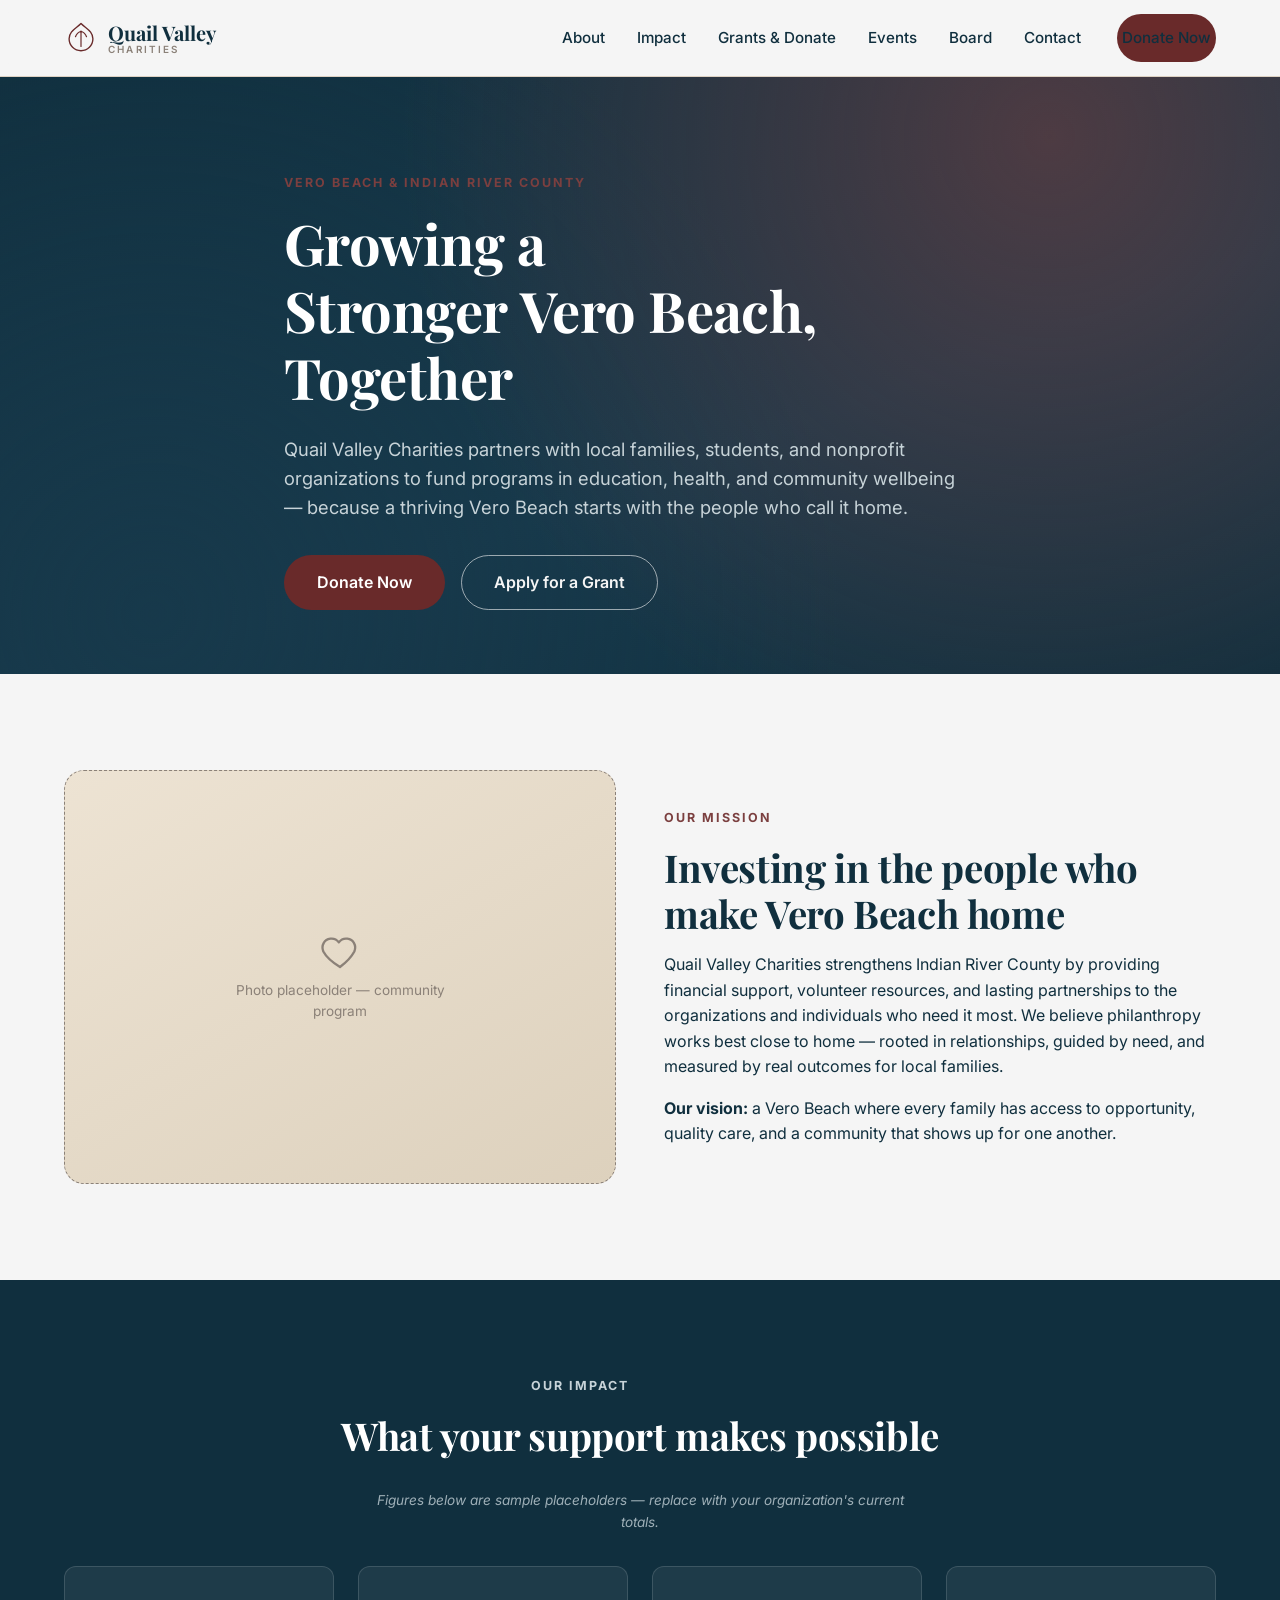
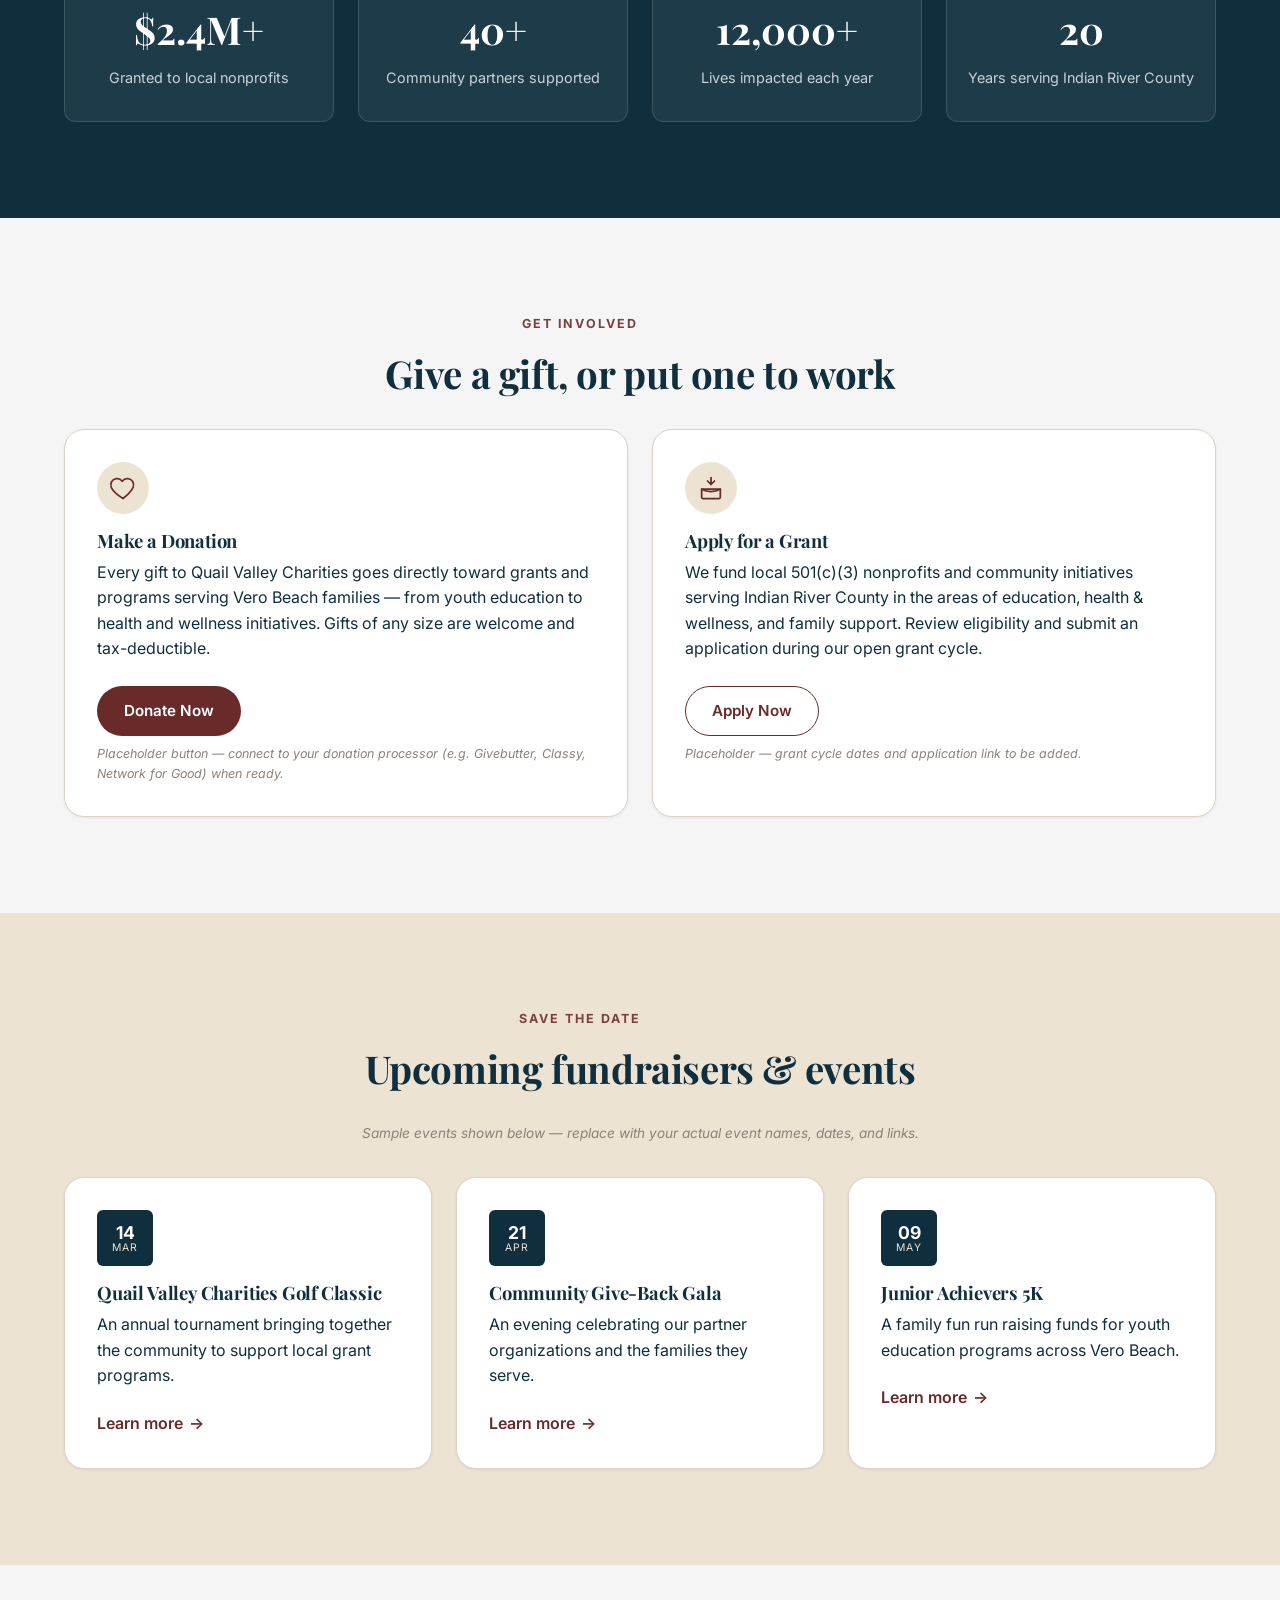
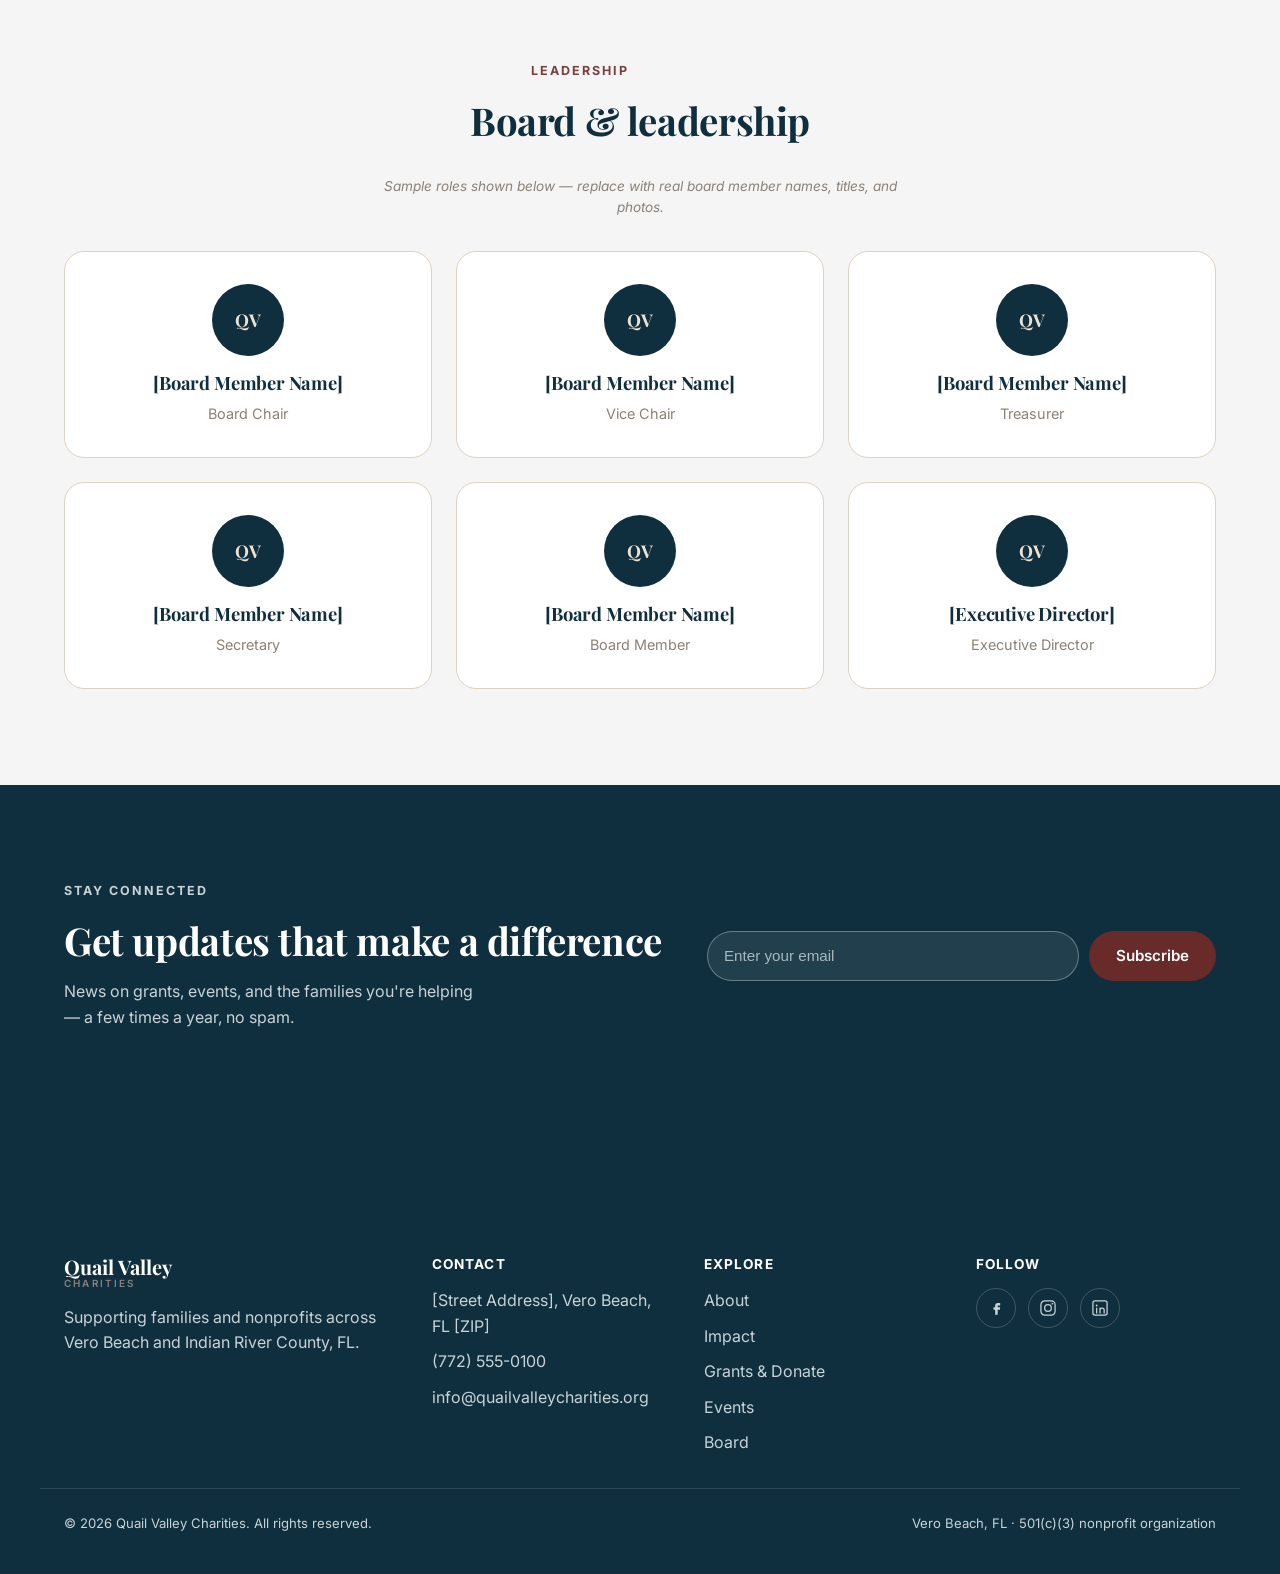
==== index.html @ 6f5a2396 "Add Quail Valley Charities website Static one-page site (hero, mission/vision, impact stats, donate " ====
<!doctype html>
<html lang="en">
<head>
<meta charset="UTF-8">
<meta name="viewport" content="width=device-width, initial-scale=1">
<title>Quail Valley Charities | Vero Beach, FL</title>
<meta name="description" content="Quail Valley Charities partners with families, students, and nonprofits across Vero Beach and Indian River County to fund programs that strengthen our community.">
<link rel="preconnect" href="https://fonts.googleapis.com">
<link rel="preconnect" href="https://fonts.gstatic.com" crossorigin>
<link href="https://fonts.googleapis.com/css2?family=Playfair+Display:ital,wght@0,600;0,700;1,500&family=Inter:wght@400;500;600;700&display=swap" rel="stylesheet">
<link rel="stylesheet" href="css/styles.css">
</head>
<body>
<a class="skip-link" href="#main">Skip to main content</a>

<header class="site-header" id="site-header">
  <div class="wrap header-inner">
    <a class="brand" href="#top" aria-label="Quail Valley Charities home">
      <span class="brand-mark" aria-hidden="true">
        <svg viewBox="0 0 40 40" width="34" height="34"><path d="M20 3c-6 6-14 9-14 18 0 8 6.3 14 14 14s14-6 14-14C34 12 26 9 20 3Z" fill="none" stroke="currentColor" stroke-width="1.6" stroke-linejoin="round"/><path d="M20 12v18M20 12c-3 1-5.5 3.4-6.5 6.5M20 12c3 1 5.5 3.4 6.5 6.5" fill="none" stroke="currentColor" stroke-width="1.4" stroke-linecap="round"/></svg>
      </span>
      <span class="brand-text">
        <span class="brand-name">Quail Valley</span>
        <span class="brand-sub">CHARITIES</span>
      </span>
    </a>

    <button class="nav-toggle" id="navToggle" aria-expanded="false" aria-controls="primaryNav">
      <span class="sr-only">Toggle menu</span>
      <span class="nav-toggle-bar" aria-hidden="true"></span>
    </button>

    <nav class="primary-nav" id="primaryNav" aria-label="Primary">
      <ul>
        <li><a href="#mission">About</a></li>
        <li><a href="#impact">Impact</a></li>
        <li><a href="#grants">Grants &amp; Donate</a></li>
        <li><a href="#events">Events</a></li>
        <li><a href="#board">Board</a></li>
        <li><a href="#contact">Contact</a></li>
      </ul>
      <a class="btn btn-primary nav-cta" href="#donate">Donate Now</a>
    </nav>
  </div>
</header>

<main id="main">

  <!-- HERO -->
  <section class="hero" id="top">
    <div class="hero-bg" aria-hidden="true"></div>
    <div class="wrap hero-inner">
      <p class="eyebrow">Vero Beach &amp; Indian River County</p>
      <h1>Growing a Stronger&nbsp;Vero&nbsp;Beach, Together</h1>
      <p class="hero-lead">
        Quail Valley Charities partners with local families, students, and nonprofit organizations
        to fund programs in education, health, and community wellbeing &mdash; because a thriving
        Vero Beach starts with the people who call it home.
      </p>
      <div class="hero-actions">
        <a class="btn btn-primary btn-lg" href="#donate">Donate Now</a>
        <a class="btn btn-outline-invert btn-lg" href="#grants">Apply for a Grant</a>
      </div>
    </div>
  </section>

  <!-- MISSION & VISION -->
  <section class="section" id="mission">
    <div class="wrap split">
      <div class="split-media">
        <div class="photo-placeholder" role="img" aria-label="Placeholder photo: Quail Valley Charities community program">
          <svg viewBox="0 0 24 24" width="40" height="40" aria-hidden="true"><path d="M12 21s-7.5-4.6-10-9.3C.5 8 2.6 4.5 6.2 4c2-.3 3.9.6 5.1 2.2C12.5 4.6 14.4 3.7 16.4 4c3.6.5 5.7 4 4.2 7.7C18.1 16.4 12 21 12 21Z" fill="none" stroke="currentColor" stroke-width="1.4" stroke-linejoin="round"/></svg>
          <span>Photo placeholder &mdash; community program</span>
        </div>
      </div>
      <div class="split-copy">
        <p class="eyebrow">Our Mission</p>
        <h2>Investing in the people who make Vero Beach home</h2>
        <p>
          Quail Valley Charities strengthens Indian River County by providing financial support,
          volunteer resources, and lasting partnerships to the organizations and individuals who
          need it most. We believe philanthropy works best close to home &mdash; rooted in relationships,
          guided by need, and measured by real outcomes for local families.
        </p>
        <p>
          <strong>Our vision:</strong> a Vero Beach where every family has access to opportunity,
          quality care, and a community that shows up for one another.
        </p>
      </div>
    </div>
  </section>

  <!-- IMPACT STATS -->
  <section class="section section-dark" id="impact">
    <div class="wrap">
      <div class="section-head center">
        <p class="eyebrow eyebrow-invert">Our Impact</p>
        <h2>What your support makes possible</h2>
      </div>
      <p class="placeholder-note center">Figures below are sample placeholders &mdash; replace with your organization's current totals.</p>
      <div class="stats-grid">
        <div class="stat-card">
          <span class="stat-number">$2.4M+</span>
          <span class="stat-label">Granted to local nonprofits</span>
        </div>
        <div class="stat-card">
          <span class="stat-number">40+</span>
          <span class="stat-label">Community partners supported</span>
        </div>
        <div class="stat-card">
          <span class="stat-number">12,000+</span>
          <span class="stat-label">Lives impacted each year</span>
        </div>
        <div class="stat-card">
          <span class="stat-number">20</span>
          <span class="stat-label">Years serving Indian River County</span>
        </div>
      </div>
    </div>
  </section>

  <!-- DONATE + GRANTS -->
  <section class="section" id="grants">
    <div class="wrap">
      <div class="section-head center">
        <p class="eyebrow">Get Involved</p>
        <h2>Give a gift, or put one to work</h2>
      </div>
      <div class="cards-2">
        <article class="action-card" id="donate">
          <span class="action-icon" aria-hidden="true">
            <svg viewBox="0 0 24 24" width="28" height="28"><path d="M12 21s-7.5-4.6-10-9.3C.5 8 2.6 4.5 6.2 4c2-.3 3.9.6 5.1 2.2C12.5 4.6 14.4 3.7 16.4 4c3.6.5 5.7 4 4.2 7.7C18.1 16.4 12 21 12 21Z" fill="none" stroke="currentColor" stroke-width="1.5" stroke-linejoin="round"/></svg>
          </span>
          <h3>Make a Donation</h3>
          <p>
            Every gift to Quail Valley Charities goes directly toward grants and programs serving
            Vero Beach families &mdash; from youth education to health and wellness initiatives.
            Gifts of any size are welcome and tax-deductible.
          </p>
          <a class="btn btn-primary" href="#" data-placeholder-link>Donate Now</a>
          <p class="fine-print">Placeholder button &mdash; connect to your donation processor (e.g. Givebutter, Classy, Network for Good) when ready.</p>
        </article>

        <article class="action-card">
          <span class="action-icon" aria-hidden="true">
            <svg viewBox="0 0 24 24" width="28" height="28"><path d="M12 3v6M9 6l3 3 3-3" fill="none" stroke="currentColor" stroke-width="1.5" stroke-linecap="round" stroke-linejoin="round"/><path d="M4 13h16v7a1 1 0 0 1-1 1H5a1 1 0 0 1-1-1v-7Z" fill="none" stroke="currentColor" stroke-width="1.5" stroke-linejoin="round"/><path d="M4 13c2.5 1.4 5.3 2 8 2s5.5-.6 8-2" fill="none" stroke="currentColor" stroke-width="1.5" stroke-linecap="round"/></svg>
          </span>
          <h3>Apply for a Grant</h3>
          <p>
            We fund local 501(c)(3) nonprofits and community initiatives serving Indian River County
            in the areas of education, health &amp; wellness, and family support. Review eligibility
            and submit an application during our open grant cycle.
          </p>
          <a class="btn btn-outline" href="#" data-placeholder-link>Apply Now</a>
          <p class="fine-print">Placeholder &mdash; grant cycle dates and application link to be added.</p>
        </article>
      </div>
    </div>
  </section>

  <!-- EVENTS -->
  <section class="section section-tint" id="events">
    <div class="wrap">
      <div class="section-head center">
        <p class="eyebrow">Save the Date</p>
        <h2>Upcoming fundraisers &amp; events</h2>
      </div>
      <p class="placeholder-note center">Sample events shown below &mdash; replace with your actual event names, dates, and links.</p>
      <div class="cards-3">
        <article class="event-card">
          <div class="event-date"><span class="event-day">14</span><span class="event-month">MAR</span></div>
          <h3>Quail Valley Charities Golf Classic</h3>
          <p>An annual tournament bringing together the community to support local grant programs.</p>
          <a class="link-arrow" href="#" data-placeholder-link>Learn more <span aria-hidden="true">&rarr;</span></a>
        </article>
        <article class="event-card">
          <div class="event-date"><span class="event-day">21</span><span class="event-month">APR</span></div>
          <h3>Community Give-Back Gala</h3>
          <p>An evening celebrating our partner organizations and the families they serve.</p>
          <a class="link-arrow" href="#" data-placeholder-link>Learn more <span aria-hidden="true">&rarr;</span></a>
        </article>
        <article class="event-card">
          <div class="event-date"><span class="event-day">09</span><span class="event-month">MAY</span></div>
          <h3>Junior Achievers 5K</h3>
          <p>A family fun run raising funds for youth education programs across Vero Beach.</p>
          <a class="link-arrow" href="#" data-placeholder-link>Learn more <span aria-hidden="true">&rarr;</span></a>
        </article>
      </div>
    </div>
  </section>

  <!-- BOARD / LEADERSHIP -->
  <section class="section" id="board">
    <div class="wrap">
      <div class="section-head center">
        <p class="eyebrow">Leadership</p>
        <h2>Board &amp; leadership</h2>
      </div>
      <p class="placeholder-note center">Sample roles shown below &mdash; replace with real board member names, titles, and photos.</p>
      <div class="people-grid">
        <div class="person-card"><span class="person-avatar" aria-hidden="true">QV</span><h3>[Board Member Name]</h3><p>Board Chair</p></div>
        <div class="person-card"><span class="person-avatar" aria-hidden="true">QV</span><h3>[Board Member Name]</h3><p>Vice Chair</p></div>
        <div class="person-card"><span class="person-avatar" aria-hidden="true">QV</span><h3>[Board Member Name]</h3><p>Treasurer</p></div>
        <div class="person-card"><span class="person-avatar" aria-hidden="true">QV</span><h3>[Board Member Name]</h3><p>Secretary</p></div>
        <div class="person-card"><span class="person-avatar" aria-hidden="true">QV</span><h3>[Board Member Name]</h3><p>Board Member</p></div>
        <div class="person-card"><span class="person-avatar" aria-hidden="true">QV</span><h3>[Executive Director]</h3><p>Executive Director</p></div>
      </div>
    </div>
  </section>

  <!-- NEWSLETTER -->
  <section class="section section-dark newsletter" id="newsletter">
    <div class="wrap newsletter-inner">
      <div>
        <p class="eyebrow eyebrow-invert">Stay Connected</p>
        <h2>Get updates that make a difference</h2>
        <p class="newsletter-lead">News on grants, events, and the families you're helping &mdash; a few times a year, no spam.</p>
      </div>
      <form class="newsletter-form" id="newsletterForm" novalidate>
        <label class="sr-only" for="newsletterEmail">Email address</label>
        <input type="email" id="newsletterEmail" name="email" placeholder="Enter your email" autocomplete="email" required>
        <button type="submit" class="btn btn-primary">Subscribe</button>
      </form>
      <p class="form-status" id="newsletterStatus" role="status" aria-live="polite"></p>
    </div>
  </section>

</main>

<footer class="site-footer" id="contact">
  <div class="wrap footer-grid">
    <div class="footer-brand">
      <span class="brand-text">
        <span class="brand-name">Quail Valley</span>
        <span class="brand-sub">CHARITIES</span>
      </span>
      <p>Supporting families and nonprofits across Vero Beach and Indian River County, FL.</p>
    </div>
    <div class="footer-col">
      <h3>Contact</h3>
      <ul>
        <li>[Street Address], Vero Beach, FL [ZIP]</li>
        <li><a href="tel:+17725550100">(772) 555-0100</a></li>
        <li><a href="mailto:info@quailvalleycharities.org">info@quailvalleycharities.org</a></li>
      </ul>
    </div>
    <div class="footer-col">
      <h3>Explore</h3>
      <ul>
        <li><a href="#mission">About</a></li>
        <li><a href="#impact">Impact</a></li>
        <li><a href="#grants">Grants &amp; Donate</a></li>
        <li><a href="#events">Events</a></li>
        <li><a href="#board">Board</a></li>
      </ul>
    </div>
    <div class="footer-col">
      <h3>Follow</h3>
      <ul class="social-list">
        <li><a href="#" data-placeholder-link aria-label="Quail Valley Charities on Facebook"><svg viewBox="0 0 24 24" width="20" height="20" aria-hidden="true"><path d="M14 9h3V6h-3c-1.7 0-3 1.3-3 3v2H9v3h2v6h3v-6h2.6l.4-3H14V9.5c0-.3.2-.5.5-.5Z" fill="currentColor"/></svg></a></li>
        <li><a href="#" data-placeholder-link aria-label="Quail Valley Charities on Instagram"><svg viewBox="0 0 24 24" width="20" height="20" aria-hidden="true"><rect x="3.5" y="3.5" width="17" height="17" rx="4.5" fill="none" stroke="currentColor" stroke-width="1.5"/><circle cx="12" cy="12" r="4" fill="none" stroke="currentColor" stroke-width="1.5"/><circle cx="17.2" cy="6.8" r="1" fill="currentColor"/></svg></a></li>
        <li><a href="#" data-placeholder-link aria-label="Quail Valley Charities on LinkedIn"><svg viewBox="0 0 24 24" width="20" height="20" aria-hidden="true"><rect x="3.5" y="3.5" width="17" height="17" rx="2.5" fill="none" stroke="currentColor" stroke-width="1.5"/><circle cx="8" cy="9" r="1.1" fill="currentColor"/><path d="M8 12v6M12 12v6M12 14.5c0-1.4 1-2.5 2.5-2.5s2.5 1.1 2.5 2.5V18" fill="none" stroke="currentColor" stroke-width="1.5" stroke-linecap="round"/></svg></a></li>
      </ul>
    </div>
  </div>
  <div class="wrap footer-bottom">
    <p>&copy; <span id="year"></span> Quail Valley Charities. All rights reserved.</p>
    <p class="footer-fine">Vero Beach, FL &middot; 501(c)(3) nonprofit organization</p>
  </div>
</footer>

<script src="js/main.js"></script>
</body>
</html>
---- css/styles.css ----
/* ==========================================================================
   Quail Valley Charities — Design Tokens
   ========================================================================== */
:root {
  /* Brand colors (client-supplied) */
  --navy-900: #102f3e;
  --navy-700: #17394b;
  --maroon-700: #692a2a;
  --maroon-500: #7b3f3f;
  --taupe: #8b8178;
  --cream: #ede3d3;
  --offwhite: #f5f5f5;
  --white: #ffffff;

  /* Semantic tokens */
  --color-bg: var(--offwhite);
  --color-bg-tint: var(--cream);
  --color-bg-dark: var(--navy-900);
  --color-surface: var(--white);
  --color-text: var(--navy-900);
  --color-text-muted: #4b5b63;
  --color-text-invert: var(--offwhite);
  --color-text-invert-muted: #c7d3d8;
  --color-border: #ded2c3;
  --color-primary: var(--maroon-700);
  --color-primary-hover: var(--maroon-500);
  --color-accent: var(--navy-700);

  --font-display: "Playfair Display", Georgia, serif;
  --font-body: "Inter", -apple-system, BlinkMacSystemFont, "Segoe UI", sans-serif;

  --space-1: 8px;
  --space-2: 16px;
  --space-3: 24px;
  --space-4: 32px;
  --space-5: 48px;
  --space-6: 64px;
  --space-7: 96px;

  --radius-sm: 6px;
  --radius-md: 12px;
  --radius-lg: 20px;

  --shadow-sm: 0 1px 3px rgba(16, 47, 62, 0.08);
  --shadow-md: 0 8px 24px rgba(16, 47, 62, 0.12);

  --transition: 200ms ease;
  --header-h: 76px;
}

/* ==========================================================================
   Reset & base
   ========================================================================== */
*, *::before, *::after { box-sizing: border-box; }
html { scroll-behavior: smooth; }
@media (prefers-reduced-motion: reduce) {
  html { scroll-behavior: auto; }
  *, *::before, *::after {
    animation-duration: 0.01ms !important;
    animation-iteration-count: 1 !important;
    transition-duration: 0.01ms !important;
    scroll-behavior: auto !important;
  }
}

body {
  margin: 0;
  min-height: 100dvh;
  font-family: var(--font-body);
  font-size: 16px;
  line-height: 1.6;
  color: var(--color-text);
  background: var(--color-bg);
  -webkit-font-smoothing: antialiased;
}

h1, h2, h3, h4 {
  font-family: var(--font-display);
  font-weight: 700;
  line-height: 1.2;
  margin: 0 0 var(--space-2);
  color: var(--navy-900);
  letter-spacing: -0.01em;
}
h1 { font-size: clamp(2.25rem, 4.5vw, 3.5rem); }
h2 { font-size: clamp(1.75rem, 3vw, 2.5rem); }
h3 { font-size: 1.15rem; margin-bottom: var(--space-1); }

p { margin: 0 0 var(--space-2); max-width: 65ch; }
p:last-child { margin-bottom: 0; }

a { color: inherit; }
img { max-width: 100%; display: block; }
button { font: inherit; }

.wrap {
  width: 100%;
  max-width: 1200px;
  margin-inline: auto;
  padding-inline: var(--space-3);
}

.sr-only {
  position: absolute;
  width: 1px; height: 1px;
  padding: 0; margin: -1px;
  overflow: hidden;
  clip: rect(0,0,0,0);
  white-space: nowrap;
  border: 0;
}

.skip-link {
  position: absolute;
  left: var(--space-2);
  top: -60px;
  background: var(--navy-900);
  color: var(--white);
  padding: var(--space-1) var(--space-2);
  border-radius: var(--radius-sm);
  z-index: 1000;
  transition: top var(--transition);
}
.skip-link:focus { top: var(--space-2); }

:focus-visible {
  outline: 3px solid var(--maroon-500);
  outline-offset: 2px;
  border-radius: 4px;
}

/* ==========================================================================
   Buttons
   ========================================================================== */
.btn {
  display: inline-flex;
  align-items: center;
  justify-content: center;
  gap: 8px;
  min-height: 48px;
  padding: 12px 26px;
  border-radius: 999px;
  font-weight: 600;
  font-size: 0.95rem;
  text-decoration: none;
  border: 1.5px solid transparent;
  cursor: pointer;
  transition: background-color var(--transition), border-color var(--transition), color var(--transition), transform var(--transition);
}
.btn:active { transform: translateY(1px); }

.btn-primary {
  background: var(--color-primary);
  color: var(--white);
}
.btn-primary:hover { background: var(--color-primary-hover); }

.btn-outline {
  background: transparent;
  border-color: var(--maroon-700);
  color: var(--maroon-700);
}
.btn-outline:hover { background: var(--maroon-700); color: var(--white); }

.btn-outline-invert {
  background: transparent;
  border-color: rgba(245, 245, 245, 0.6);
  color: var(--offwhite);
}
.btn-outline-invert:hover { background: rgba(245, 245, 245, 0.12); border-color: var(--offwhite); }

.btn-lg { padding: 14px 32px; font-size: 1rem; }

/* ==========================================================================
   Header
   ========================================================================== */
.site-header {
  position: sticky;
  top: 0;
  z-index: 100;
  border-bottom: 1px solid var(--color-border);
}
/* Blur lives on a pseudo-element (not .site-header itself) so the header
   doesn't become the containing block for its fixed-position mobile nav —
   backdrop-filter on an ancestor otherwise traps fixed descendants inside it. */
.site-header::before {
  content: "";
  position: absolute;
  inset: 0;
  z-index: -1;
  background: rgba(245, 245, 245, 0.92);
  backdrop-filter: saturate(160%) blur(10px);
}
.header-inner {
  display: flex;
  align-items: center;
  justify-content: space-between;
  min-height: var(--header-h);
  gap: var(--space-3);
}

.brand {
  display: inline-flex;
  align-items: center;
  gap: 10px;
  text-decoration: none;
  color: var(--navy-900);
}
.brand-mark { color: var(--maroon-700); display: inline-flex; }
.brand-text { display: flex; flex-direction: column; line-height: 1.1; }
.brand-name { font-family: var(--font-display); font-weight: 700; font-size: 1.25rem; }
.brand-sub { font-size: 0.62rem; letter-spacing: 0.22em; color: var(--taupe); font-weight: 600; }

.primary-nav {
  display: flex;
  align-items: center;
  gap: var(--space-4);
}
.primary-nav ul {
  list-style: none;
  display: flex;
  gap: var(--space-3);
  margin: 0;
  padding: 0;
}
.primary-nav a {
  text-decoration: none;
  font-weight: 500;
  font-size: 0.95rem;
  color: var(--navy-900);
  padding: 8px 4px;
  position: relative;
}
.primary-nav a::after {
  content: "";
  position: absolute;
  left: 0; right: 0; bottom: 0;
  height: 2px;
  background: var(--maroon-700);
  transform: scaleX(0);
  transition: transform var(--transition);
}
.primary-nav a:hover::after { transform: scaleX(1); }
.nav-cta { white-space: nowrap; }

.nav-toggle {
  display: none;
  width: 44px;
  height: 44px;
  align-items: center;
  justify-content: center;
  background: transparent;
  border: 1px solid var(--color-border);
  border-radius: var(--radius-sm);
  cursor: pointer;
}
.nav-toggle-bar,
.nav-toggle-bar::before,
.nav-toggle-bar::after {
  content: "";
  display: block;
  width: 20px;
  height: 2px;
  background: var(--navy-900);
  position: relative;
  transition: transform var(--transition), opacity var(--transition);
}
.nav-toggle-bar::before { position: absolute; top: -6px; }
.nav-toggle-bar::after { position: absolute; top: 6px; }
.nav-toggle[aria-expanded="true"] .nav-toggle-bar { background: transparent; }
.nav-toggle[aria-expanded="true"] .nav-toggle-bar::before { transform: translateY(6px) rotate(45deg); }
.nav-toggle[aria-expanded="true"] .nav-toggle-bar::after { transform: translateY(-6px) rotate(-45deg); }

/* ==========================================================================
   Hero
   ========================================================================== */
.hero {
  position: relative;
  overflow: hidden;
  color: var(--offwhite);
  padding-block: var(--space-7) var(--space-6);
}
.hero-bg {
  position: absolute;
  inset: 0;
  background:
    radial-gradient(circle at 82% 10%, rgba(123, 63, 63, 0.55), transparent 55%),
    radial-gradient(circle at 12% 90%, rgba(23, 57, 75, 0.7), transparent 55%),
    linear-gradient(160deg, var(--navy-900) 0%, var(--navy-700) 60%, var(--navy-900) 100%);
}
.hero-inner { position: relative; max-width: 760px; }
.eyebrow {
  text-transform: uppercase;
  letter-spacing: 0.16em;
  font-size: 0.78rem;
  font-weight: 700;
  color: var(--maroon-500);
  margin: 0 0 var(--space-2);
}
.eyebrow-invert { color: var(--cream); }
.hero h1 { color: var(--white); margin-bottom: var(--space-3); }
.hero-lead {
  font-size: 1.15rem;
  color: var(--color-text-invert-muted);
  max-width: 56ch;
  margin-bottom: var(--space-4);
}
.hero-actions {
  display: flex;
  flex-wrap: wrap;
  gap: var(--space-2);
}

/* ==========================================================================
   Sections
   ========================================================================== */
.section {
  padding-block: var(--space-7);
}
.section-tint { background: var(--color-bg-tint); }
.section-dark {
  background: var(--color-bg-dark);
  color: var(--color-text-invert);
}
.section-dark h2 { color: var(--white); }
.section-dark p { color: var(--color-text-invert-muted); }

.section-head { max-width: 640px; margin-bottom: var(--space-4); }
.section-head.center { margin-inline: auto; text-align: center; }

.placeholder-note {
  font-size: 0.85rem;
  color: var(--taupe);
  font-style: italic;
  max-width: 560px;
  margin-bottom: var(--space-4);
}
.section-dark .placeholder-note { color: #9fb0b8; }
.placeholder-note.center { margin-inline: auto; text-align: center; }

/* Split (mission) */
.split {
  display: grid;
  grid-template-columns: 1fr 1fr;
  gap: var(--space-5);
  align-items: center;
}
.photo-placeholder {
  aspect-ratio: 4 / 3;
  border-radius: var(--radius-lg);
  background: linear-gradient(150deg, var(--cream), #ddd1bd);
  border: 1px dashed var(--taupe);
  display: flex;
  flex-direction: column;
  align-items: center;
  justify-content: center;
  gap: var(--space-1);
  color: var(--taupe);
  text-align: center;
  padding: var(--space-3);
}
.photo-placeholder span { font-size: 0.85rem; max-width: 220px; }

/* Stats */
.stats-grid {
  display: grid;
  grid-template-columns: repeat(4, 1fr);
  gap: var(--space-3);
}
.stat-card {
  background: rgba(245, 245, 245, 0.06);
  border: 1px solid rgba(245, 245, 245, 0.14);
  border-radius: var(--radius-md);
  padding: var(--space-4) var(--space-2);
  text-align: center;
}
.stat-number {
  display: block;
  font-family: var(--font-display);
  font-size: clamp(1.75rem, 3vw, 2.4rem);
  font-weight: 700;
  color: var(--white);
  font-variant-numeric: tabular-nums;
}
.stat-label {
  display: block;
  margin-top: 6px;
  font-size: 0.9rem;
  color: var(--color-text-invert-muted);
}

/* Cards: donate/grants */
.cards-2 {
  display: grid;
  grid-template-columns: 1fr 1fr;
  gap: var(--space-3);
}
.action-card {
  background: var(--color-surface);
  border: 1px solid var(--color-border);
  border-radius: var(--radius-lg);
  padding: var(--space-4);
  box-shadow: var(--shadow-sm);
}
.action-icon {
  display: inline-flex;
  align-items: center;
  justify-content: center;
  width: 52px;
  height: 52px;
  border-radius: 50%;
  background: var(--cream);
  color: var(--maroon-700);
  margin-bottom: var(--space-2);
}
.action-card .btn { margin-top: var(--space-1); }
.fine-print {
  font-size: 0.78rem;
  color: var(--taupe);
  font-style: italic;
  margin-top: var(--space-1);
}

/* Cards: events */
.cards-3 {
  display: grid;
  grid-template-columns: repeat(3, 1fr);
  gap: var(--space-3);
}
.event-card {
  background: var(--color-surface);
  border: 1px solid var(--color-border);
  border-radius: var(--radius-lg);
  padding: var(--space-4);
  box-shadow: var(--shadow-sm);
}
.event-date {
  display: inline-flex;
  flex-direction: column;
  align-items: center;
  justify-content: center;
  width: 56px;
  height: 56px;
  border-radius: var(--radius-sm);
  background: var(--navy-900);
  color: var(--white);
  margin-bottom: var(--space-2);
  line-height: 1.1;
}
.event-day { font-weight: 700; font-size: 1.1rem; }
.event-month { font-size: 0.65rem; letter-spacing: 0.1em; color: var(--cream); }
.link-arrow {
  display: inline-flex;
  align-items: center;
  gap: 6px;
  text-decoration: none;
  font-weight: 600;
  color: var(--maroon-700);
  margin-top: 6px;
}
.link-arrow span { transition: transform var(--transition); }
.link-arrow:hover span { transform: translateX(3px); }

/* People / board */
.people-grid {
  display: grid;
  grid-template-columns: repeat(3, 1fr);
  gap: var(--space-3);
}
.person-card {
  text-align: center;
  background: var(--color-surface);
  border: 1px solid var(--color-border);
  border-radius: var(--radius-lg);
  padding: var(--space-4) var(--space-2);
}
.person-avatar {
  display: inline-flex;
  align-items: center;
  justify-content: center;
  width: 72px;
  height: 72px;
  border-radius: 50%;
  background: var(--navy-900);
  color: var(--cream);
  font-family: var(--font-display);
  font-weight: 700;
  font-size: 1.1rem;
  margin-bottom: var(--space-2);
}
.person-card p { color: var(--taupe); font-size: 0.9rem; }

/* Newsletter */
.newsletter-inner {
  display: grid;
  grid-template-columns: 1.2fr 1fr;
  gap: var(--space-4);
  align-items: center;
}
.newsletter-lead { max-width: 42ch; }
.newsletter-form {
  display: flex;
  gap: 10px;
  flex-wrap: wrap;
}
.newsletter-form input[type="email"] {
  flex: 1 1 220px;
  min-height: 48px;
  padding: 0 var(--space-2);
  border-radius: 999px;
  border: 1.5px solid rgba(245, 245, 245, 0.35);
  background: rgba(245, 245, 245, 0.08);
  color: var(--white);
  font-size: 0.95rem;
}
.newsletter-form input[type="email"]::placeholder { color: #a9b7bd; }
.newsletter-form input[type="email"]:focus-visible { outline-color: var(--cream); }
.form-status {
  grid-column: 1 / -1;
  min-height: 1.2em;
  font-size: 0.9rem;
  color: var(--cream);
  margin: var(--space-2) 0 0;
}

/* ==========================================================================
   Footer
   ========================================================================== */
.site-footer {
  background: var(--navy-900);
  color: var(--color-text-invert-muted);
  padding-block: var(--space-6) var(--space-3);
}
.footer-grid {
  display: grid;
  grid-template-columns: 1.4fr 1fr 1fr 1fr;
  gap: var(--space-4);
  padding-bottom: var(--space-4);
  border-bottom: 1px solid rgba(245, 245, 245, 0.12);
}
.footer-brand .brand-name { color: var(--white); }
.footer-brand .brand-sub { color: var(--taupe); }
.footer-brand p { margin-top: var(--space-2); max-width: 32ch; }
.footer-col h3 {
  color: var(--white);
  font-family: var(--font-body);
  font-size: 0.85rem;
  text-transform: uppercase;
  letter-spacing: 0.08em;
  margin-bottom: var(--space-2);
}
.footer-col ul { list-style: none; margin: 0; padding: 0; display: flex; flex-direction: column; gap: 10px; }
.footer-col a { text-decoration: none; }
.footer-col a:hover { color: var(--white); }
.social-list { flex-direction: row !important; gap: 12px !important; }
.social-list a {
  display: inline-flex;
  align-items: center;
  justify-content: center;
  width: 40px;
  height: 40px;
  border-radius: 50%;
  border: 1px solid rgba(245, 245, 245, 0.2);
  color: var(--color-text-invert-muted);
}
.social-list a:hover { border-color: var(--white); color: var(--white); }

.footer-bottom {
  display: flex;
  justify-content: space-between;
  flex-wrap: wrap;
  gap: var(--space-1);
  padding-top: var(--space-3);
  font-size: 0.82rem;
}

/* ==========================================================================
   Responsive
   ========================================================================== */
@media (max-width: 1023px) {
  .stats-grid { grid-template-columns: repeat(2, 1fr); }
  .cards-3 { grid-template-columns: 1fr 1fr; }
  .people-grid { grid-template-columns: 1fr 1fr; }
  .footer-grid { grid-template-columns: 1fr 1fr; }
}

@media (max-width: 767px) {
  :root { --header-h: 64px; }

  .nav-toggle { display: inline-flex; }
  .primary-nav {
    position: fixed;
    inset: var(--header-h) 0 0 0;
    flex-direction: column;
    align-items: stretch;
    background: var(--offwhite);
    padding: var(--space-3);
    gap: var(--space-3);
    overflow-y: auto;
    transform: translateY(-8px);
    opacity: 0;
    pointer-events: none;
    transition: transform var(--transition), opacity var(--transition);
  }
  .primary-nav.is-open {
    transform: translateY(0);
    opacity: 1;
    pointer-events: auto;
  }
  body.nav-open { overflow: hidden; }
  .primary-nav ul { flex-direction: column; gap: var(--space-1); }
  .primary-nav a { display: block; padding: 12px 4px; }
  .nav-cta { align-self: flex-start; }

  .split { grid-template-columns: 1fr; }
  .split-media { order: -1; }

  .stats-grid { grid-template-columns: 1fr 1fr; }
  .cards-2 { grid-template-columns: 1fr; }
  .cards-3 { grid-template-columns: 1fr; }
  .people-grid { grid-template-columns: 1fr; }

  .newsletter-inner { grid-template-columns: 1fr; }
  .footer-grid { grid-template-columns: 1fr; }
  .footer-bottom { flex-direction: column; }
}

@media (max-width: 400px) {
  .stats-grid { grid-template-columns: 1fr; }
}

/* ==========================================================================
   Motion (respects prefers-reduced-motion via global rule above)
   ========================================================================== */
.reveal {
  opacity: 0;
  transform: translateY(16px);
  transition: opacity 500ms ease, transform 500ms ease;
}
.reveal.is-visible {
  opacity: 1;
  transform: translateY(0);
}
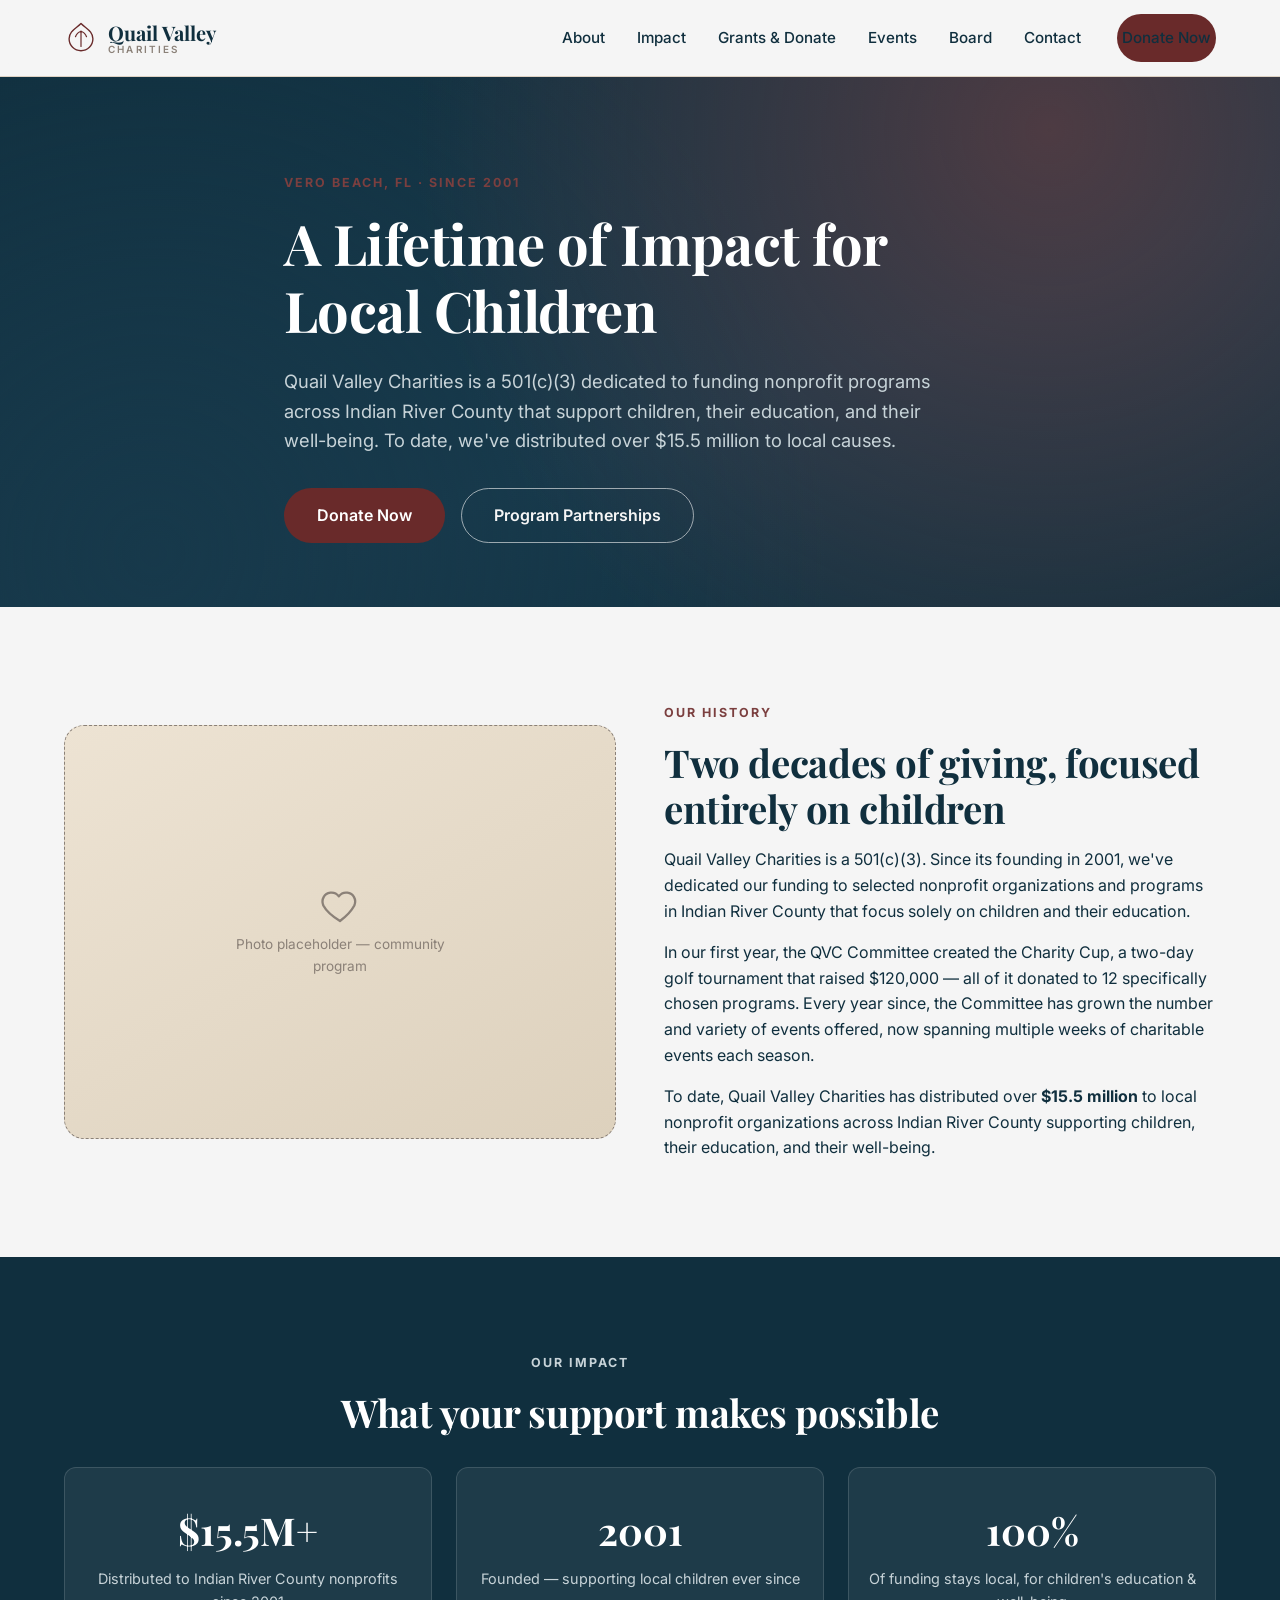
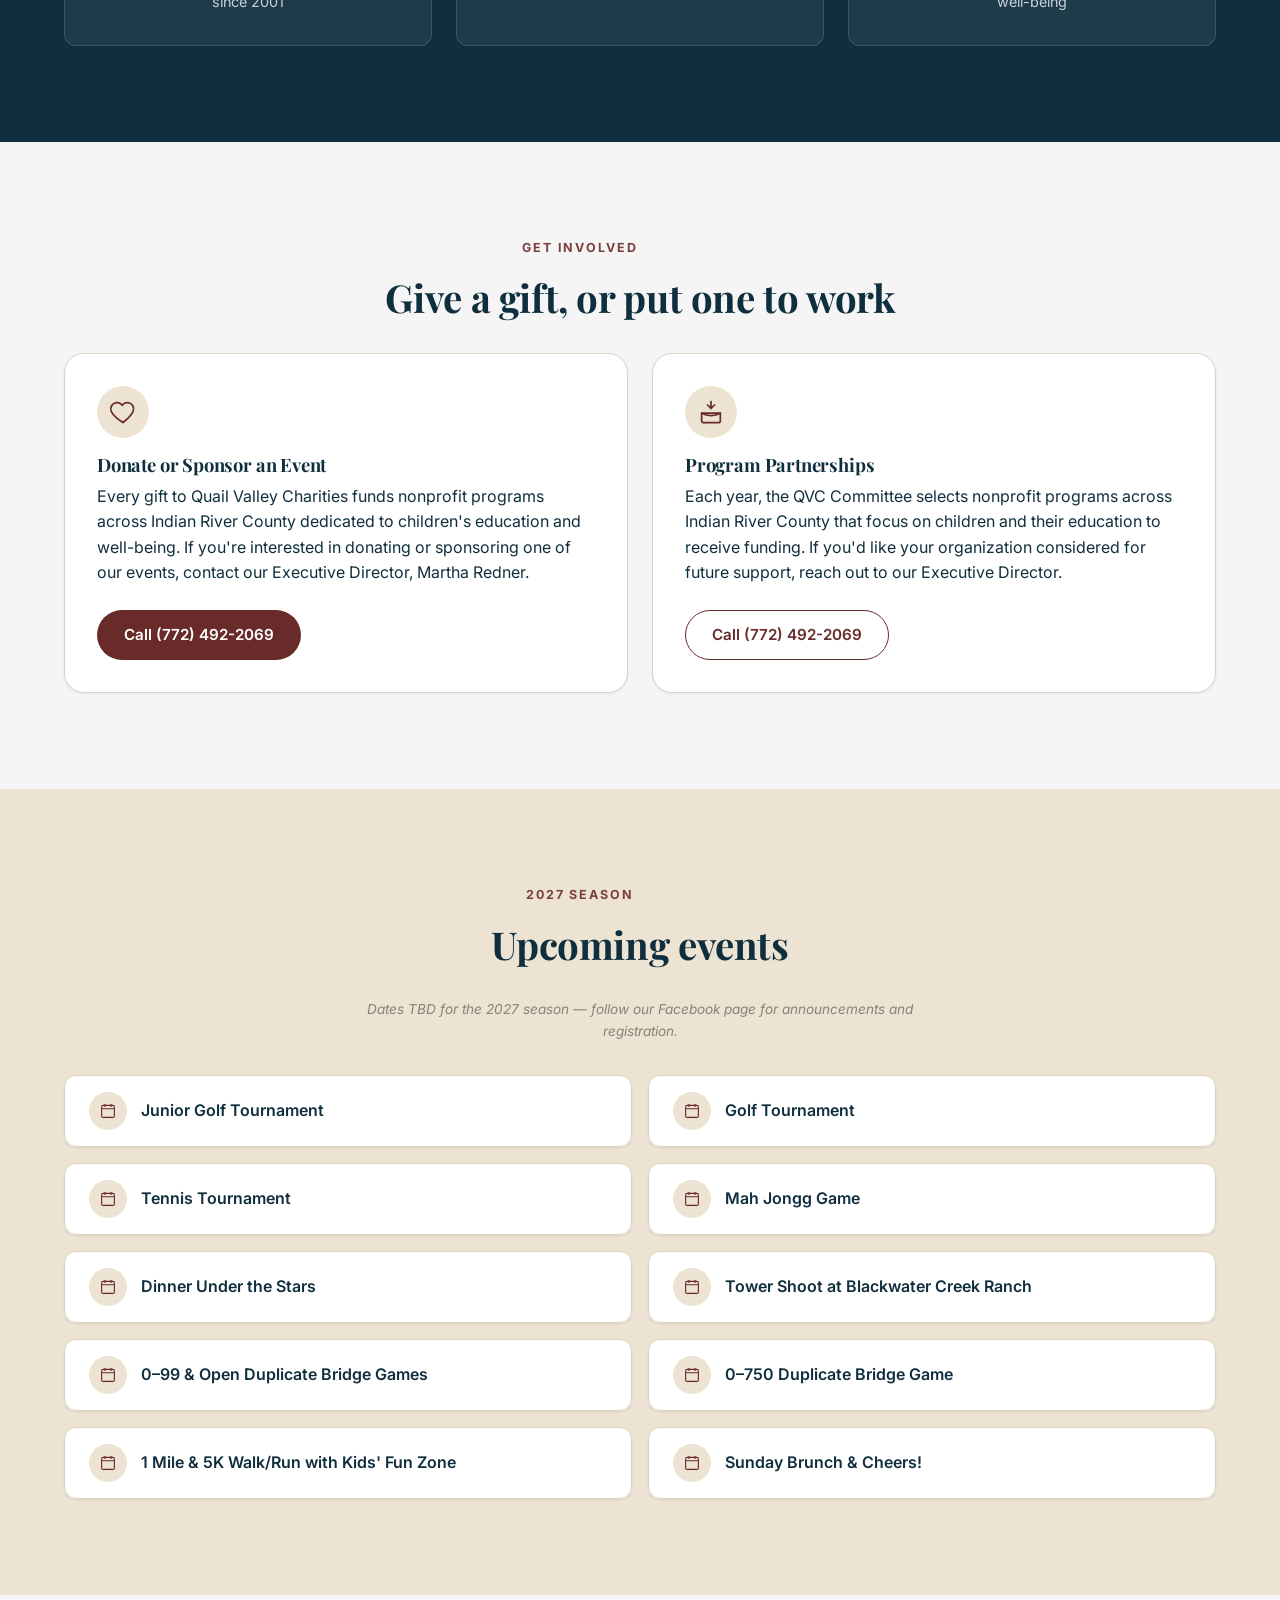
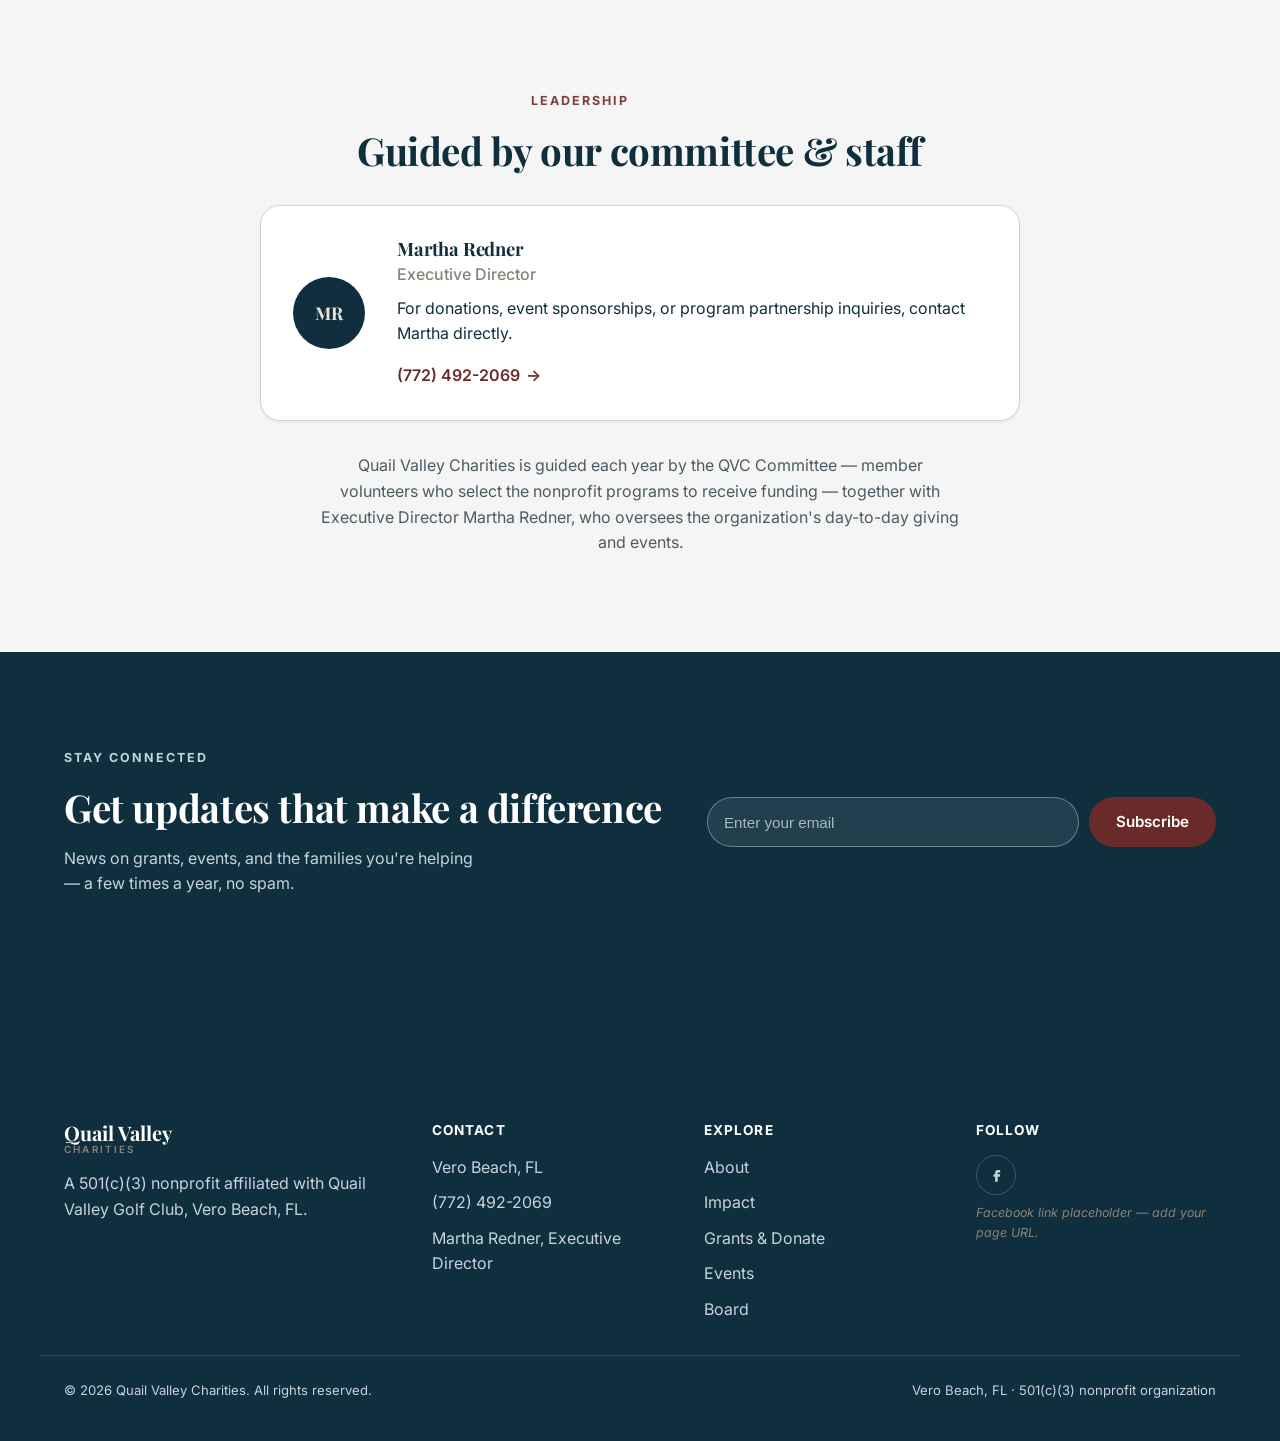
==== commit 805c79e4: "Replace placeholder content with real Quail Valley Charities info Pulled from the org's existing cha" ====
--- a/index.html
+++ b/index.html
@@ -4,7 +4,7 @@
 <meta charset="UTF-8">
 <meta name="viewport" content="width=device-width, initial-scale=1">
 <title>Quail Valley Charities | Vero Beach, FL</title>
-<meta name="description" content="Quail Valley Charities partners with families, students, and nonprofits across Vero Beach and Indian River County to fund programs that strengthen our community.">
+<meta name="description" content="Quail Valley Charities is a 501(c)(3) that has distributed over $15.5 million since 2001 to nonprofit programs across Indian River County supporting children, their education, and their well-being.">
 <link rel="preconnect" href="https://fonts.googleapis.com">
 <link rel="preconnect" href="https://fonts.gstatic.com" crossorigin>
 <link href="https://fonts.googleapis.com/css2?family=Playfair+Display:ital,wght@0,600;0,700;1,500&family=Inter:wght@400;500;600;700&display=swap" rel="stylesheet">
@@ -39,7 +39,7 @@
         <li><a href="#board">Board</a></li>
         <li><a href="#contact">Contact</a></li>
       </ul>
-      <a class="btn btn-primary nav-cta" href="#donate">Donate Now</a>
+      <a class="btn btn-primary nav-cta" href="tel:+17724922069">Donate Now</a>
     </nav>
   </div>
 </header>
@@ -50,16 +50,16 @@
   <section class="hero" id="top">
     <div class="hero-bg" aria-hidden="true"></div>
     <div class="wrap hero-inner">
-      <p class="eyebrow">Vero Beach &amp; Indian River County</p>
-      <h1>Growing a Stronger&nbsp;Vero&nbsp;Beach, Together</h1>
+      <p class="eyebrow">Vero Beach, FL &middot; Since 2001</p>
+      <h1>A Lifetime of Impact for Local Children</h1>
       <p class="hero-lead">
-        Quail Valley Charities partners with local families, students, and nonprofit organizations
-        to fund programs in education, health, and community wellbeing &mdash; because a thriving
-        Vero Beach starts with the people who call it home.
+        Quail Valley Charities is a 501(c)(3) dedicated to funding nonprofit programs across
+        Indian River County that support children, their education, and their well-being.
+        To date, we've distributed over $15.5 million to local causes.
       </p>
       <div class="hero-actions">
-        <a class="btn btn-primary btn-lg" href="#donate">Donate Now</a>
-        <a class="btn btn-outline-invert btn-lg" href="#grants">Apply for a Grant</a>
+        <a class="btn btn-primary btn-lg" href="tel:+17724922069">Donate Now</a>
+        <a class="btn btn-outline-invert btn-lg" href="#grants">Program Partnerships</a>
       </div>
     </div>
   </section>
@@ -74,17 +74,23 @@
         </div>
       </div>
       <div class="split-copy">
-        <p class="eyebrow">Our Mission</p>
-        <h2>Investing in the people who make Vero Beach home</h2>
+        <p class="eyebrow">Our History</p>
+        <h2>Two decades of giving, focused entirely on children</h2>
         <p>
-          Quail Valley Charities strengthens Indian River County by providing financial support,
-          volunteer resources, and lasting partnerships to the organizations and individuals who
-          need it most. We believe philanthropy works best close to home &mdash; rooted in relationships,
-          guided by need, and measured by real outcomes for local families.
+          Quail Valley Charities is a 501(c)(3). Since its founding in 2001, we've dedicated our
+          funding to selected nonprofit organizations and programs in Indian River County that
+          focus solely on children and their education.
         </p>
         <p>
-          <strong>Our vision:</strong> a Vero Beach where every family has access to opportunity,
-          quality care, and a community that shows up for one another.
+          In our first year, the QVC Committee created the Charity Cup, a two-day golf tournament
+          that raised $120,000 &mdash; all of it donated to 12 specifically chosen programs. Every
+          year since, the Committee has grown the number and variety of events offered, now
+          spanning multiple weeks of charitable events each season.
+        </p>
+        <p>
+          To date, Quail Valley Charities has distributed over <strong>$15.5 million</strong> to
+          local nonprofit organizations across Indian River County supporting children, their
+          education, and their well-being.
         </p>
       </div>
     </div>
@@ -97,23 +103,18 @@
         <p class="eyebrow eyebrow-invert">Our Impact</p>
         <h2>What your support makes possible</h2>
       </div>
-      <p class="placeholder-note center">Figures below are sample placeholders &mdash; replace with your organization's current totals.</p>
       <div class="stats-grid">
         <div class="stat-card">
-          <span class="stat-number">$2.4M+</span>
-          <span class="stat-label">Granted to local nonprofits</span>
+          <span class="stat-number">$15.5M+</span>
+          <span class="stat-label">Distributed to Indian River County nonprofits since 2001</span>
         </div>
         <div class="stat-card">
-          <span class="stat-number">40+</span>
-          <span class="stat-label">Community partners supported</span>
+          <span class="stat-number">2001</span>
+          <span class="stat-label">Founded &mdash; supporting local children ever since</span>
         </div>
         <div class="stat-card">
-          <span class="stat-number">12,000+</span>
-          <span class="stat-label">Lives impacted each year</span>
-        </div>
-        <div class="stat-card">
-          <span class="stat-number">20</span>
-          <span class="stat-label">Years serving Indian River County</span>
+          <span class="stat-number">100%</span>
+          <span class="stat-label">Of funding stays local, for children's education &amp; well-being</span>
         </div>
       </div>
     </div>
@@ -131,28 +132,26 @@
           <span class="action-icon" aria-hidden="true">
             <svg viewBox="0 0 24 24" width="28" height="28"><path d="M12 21s-7.5-4.6-10-9.3C.5 8 2.6 4.5 6.2 4c2-.3 3.9.6 5.1 2.2C12.5 4.6 14.4 3.7 16.4 4c3.6.5 5.7 4 4.2 7.7C18.1 16.4 12 21 12 21Z" fill="none" stroke="currentColor" stroke-width="1.5" stroke-linejoin="round"/></svg>
           </span>
-          <h3>Make a Donation</h3>
+          <h3>Donate or Sponsor an Event</h3>
           <p>
-            Every gift to Quail Valley Charities goes directly toward grants and programs serving
-            Vero Beach families &mdash; from youth education to health and wellness initiatives.
-            Gifts of any size are welcome and tax-deductible.
+            Every gift to Quail Valley Charities funds nonprofit programs across Indian River County
+            dedicated to children's education and well-being. If you're interested in donating or
+            sponsoring one of our events, contact our Executive Director, Martha Redner.
           </p>
-          <a class="btn btn-primary" href="#" data-placeholder-link>Donate Now</a>
-          <p class="fine-print">Placeholder button &mdash; connect to your donation processor (e.g. Givebutter, Classy, Network for Good) when ready.</p>
+          <a class="btn btn-primary" href="tel:+17724922069">Call (772) 492-2069</a>
         </article>
 
         <article class="action-card">
           <span class="action-icon" aria-hidden="true">
             <svg viewBox="0 0 24 24" width="28" height="28"><path d="M12 3v6M9 6l3 3 3-3" fill="none" stroke="currentColor" stroke-width="1.5" stroke-linecap="round" stroke-linejoin="round"/><path d="M4 13h16v7a1 1 0 0 1-1 1H5a1 1 0 0 1-1-1v-7Z" fill="none" stroke="currentColor" stroke-width="1.5" stroke-linejoin="round"/><path d="M4 13c2.5 1.4 5.3 2 8 2s5.5-.6 8-2" fill="none" stroke="currentColor" stroke-width="1.5" stroke-linecap="round"/></svg>
           </span>
-          <h3>Apply for a Grant</h3>
+          <h3>Program Partnerships</h3>
           <p>
-            We fund local 501(c)(3) nonprofits and community initiatives serving Indian River County
-            in the areas of education, health &amp; wellness, and family support. Review eligibility
-            and submit an application during our open grant cycle.
+            Each year, the QVC Committee selects nonprofit programs across Indian River County that
+            focus on children and their education to receive funding. If you'd like your
+            organization considered for future support, reach out to our Executive Director.
           </p>
-          <a class="btn btn-outline" href="#" data-placeholder-link>Apply Now</a>
-          <p class="fine-print">Placeholder &mdash; grant cycle dates and application link to be added.</p>
+          <a class="btn btn-outline" href="tel:+17724922069">Call (772) 492-2069</a>
         </article>
       </div>
     </div>
@@ -162,30 +161,22 @@
   <section class="section section-tint" id="events">
     <div class="wrap">
       <div class="section-head center">
-        <p class="eyebrow">Save the Date</p>
-        <h2>Upcoming fundraisers &amp; events</h2>
-      </div>
-      <p class="placeholder-note center">Sample events shown below &mdash; replace with your actual event names, dates, and links.</p>
-      <div class="cards-3">
-        <article class="event-card">
-          <div class="event-date"><span class="event-day">14</span><span class="event-month">MAR</span></div>
-          <h3>Quail Valley Charities Golf Classic</h3>
-          <p>An annual tournament bringing together the community to support local grant programs.</p>
-          <a class="link-arrow" href="#" data-placeholder-link>Learn more <span aria-hidden="true">&rarr;</span></a>
-        </article>
-        <article class="event-card">
-          <div class="event-date"><span class="event-day">21</span><span class="event-month">APR</span></div>
-          <h3>Community Give-Back Gala</h3>
-          <p>An evening celebrating our partner organizations and the families they serve.</p>
-          <a class="link-arrow" href="#" data-placeholder-link>Learn more <span aria-hidden="true">&rarr;</span></a>
-        </article>
-        <article class="event-card">
-          <div class="event-date"><span class="event-day">09</span><span class="event-month">MAY</span></div>
-          <h3>Junior Achievers 5K</h3>
-          <p>A family fun run raising funds for youth education programs across Vero Beach.</p>
-          <a class="link-arrow" href="#" data-placeholder-link>Learn more <span aria-hidden="true">&rarr;</span></a>
-        </article>
-      </div>
+        <p class="eyebrow">2027 Season</p>
+        <h2>Upcoming events</h2>
+      </div>
+      <p class="placeholder-note center">Dates TBD for the 2027 season &mdash; follow our Facebook page for announcements and registration.</p>
+      <ul class="event-list">
+        <li><span class="event-icon" aria-hidden="true"><svg viewBox="0 0 24 24" width="18" height="18"><rect x="3.5" y="4.5" width="17" height="16" rx="2" fill="none" stroke="currentColor" stroke-width="1.5"/><path d="M3.5 9h17M8 3v3M16 3v3" stroke="currentColor" stroke-width="1.5" stroke-linecap="round"/></svg></span><span>Junior Golf Tournament</span></li>
+        <li><span class="event-icon" aria-hidden="true"><svg viewBox="0 0 24 24" width="18" height="18"><rect x="3.5" y="4.5" width="17" height="16" rx="2" fill="none" stroke="currentColor" stroke-width="1.5"/><path d="M3.5 9h17M8 3v3M16 3v3" stroke="currentColor" stroke-width="1.5" stroke-linecap="round"/></svg></span><span>Golf Tournament</span></li>
+        <li><span class="event-icon" aria-hidden="true"><svg viewBox="0 0 24 24" width="18" height="18"><rect x="3.5" y="4.5" width="17" height="16" rx="2" fill="none" stroke="currentColor" stroke-width="1.5"/><path d="M3.5 9h17M8 3v3M16 3v3" stroke="currentColor" stroke-width="1.5" stroke-linecap="round"/></svg></span><span>Tennis Tournament</span></li>
+        <li><span class="event-icon" aria-hidden="true"><svg viewBox="0 0 24 24" width="18" height="18"><rect x="3.5" y="4.5" width="17" height="16" rx="2" fill="none" stroke="currentColor" stroke-width="1.5"/><path d="M3.5 9h17M8 3v3M16 3v3" stroke="currentColor" stroke-width="1.5" stroke-linecap="round"/></svg></span><span>Mah Jongg Game</span></li>
+        <li><span class="event-icon" aria-hidden="true"><svg viewBox="0 0 24 24" width="18" height="18"><rect x="3.5" y="4.5" width="17" height="16" rx="2" fill="none" stroke="currentColor" stroke-width="1.5"/><path d="M3.5 9h17M8 3v3M16 3v3" stroke="currentColor" stroke-width="1.5" stroke-linecap="round"/></svg></span><span>Dinner Under the Stars</span></li>
+        <li><span class="event-icon" aria-hidden="true"><svg viewBox="0 0 24 24" width="18" height="18"><rect x="3.5" y="4.5" width="17" height="16" rx="2" fill="none" stroke="currentColor" stroke-width="1.5"/><path d="M3.5 9h17M8 3v3M16 3v3" stroke="currentColor" stroke-width="1.5" stroke-linecap="round"/></svg></span><span>Tower Shoot at Blackwater Creek Ranch</span></li>
+        <li><span class="event-icon" aria-hidden="true"><svg viewBox="0 0 24 24" width="18" height="18"><rect x="3.5" y="4.5" width="17" height="16" rx="2" fill="none" stroke="currentColor" stroke-width="1.5"/><path d="M3.5 9h17M8 3v3M16 3v3" stroke="currentColor" stroke-width="1.5" stroke-linecap="round"/></svg></span><span>0&ndash;99 &amp; Open Duplicate Bridge Games</span></li>
+        <li><span class="event-icon" aria-hidden="true"><svg viewBox="0 0 24 24" width="18" height="18"><rect x="3.5" y="4.5" width="17" height="16" rx="2" fill="none" stroke="currentColor" stroke-width="1.5"/><path d="M3.5 9h17M8 3v3M16 3v3" stroke="currentColor" stroke-width="1.5" stroke-linecap="round"/></svg></span><span>0&ndash;750 Duplicate Bridge Game</span></li>
+        <li><span class="event-icon" aria-hidden="true"><svg viewBox="0 0 24 24" width="18" height="18"><rect x="3.5" y="4.5" width="17" height="16" rx="2" fill="none" stroke="currentColor" stroke-width="1.5"/><path d="M3.5 9h17M8 3v3M16 3v3" stroke="currentColor" stroke-width="1.5" stroke-linecap="round"/></svg></span><span>1 Mile &amp; 5K Walk/Run with Kids' Fun Zone</span></li>
+        <li><span class="event-icon" aria-hidden="true"><svg viewBox="0 0 24 24" width="18" height="18"><rect x="3.5" y="4.5" width="17" height="16" rx="2" fill="none" stroke="currentColor" stroke-width="1.5"/><path d="M3.5 9h17M8 3v3M16 3v3" stroke="currentColor" stroke-width="1.5" stroke-linecap="round"/></svg></span><span>Sunday Brunch &amp; Cheers!</span></li>
+      </ul>
     </div>
   </section>
 
@@ -194,17 +185,22 @@
     <div class="wrap">
       <div class="section-head center">
         <p class="eyebrow">Leadership</p>
-        <h2>Board &amp; leadership</h2>
-      </div>
-      <p class="placeholder-note center">Sample roles shown below &mdash; replace with real board member names, titles, and photos.</p>
-      <div class="people-grid">
-        <div class="person-card"><span class="person-avatar" aria-hidden="true">QV</span><h3>[Board Member Name]</h3><p>Board Chair</p></div>
-        <div class="person-card"><span class="person-avatar" aria-hidden="true">QV</span><h3>[Board Member Name]</h3><p>Vice Chair</p></div>
-        <div class="person-card"><span class="person-avatar" aria-hidden="true">QV</span><h3>[Board Member Name]</h3><p>Treasurer</p></div>
-        <div class="person-card"><span class="person-avatar" aria-hidden="true">QV</span><h3>[Board Member Name]</h3><p>Secretary</p></div>
-        <div class="person-card"><span class="person-avatar" aria-hidden="true">QV</span><h3>[Board Member Name]</h3><p>Board Member</p></div>
-        <div class="person-card"><span class="person-avatar" aria-hidden="true">QV</span><h3>[Executive Director]</h3><p>Executive Director</p></div>
-      </div>
+        <h2>Guided by our committee &amp; staff</h2>
+      </div>
+      <div class="leadership">
+        <span class="person-avatar" aria-hidden="true">MR</span>
+        <div>
+          <h3>Martha Redner</h3>
+          <p class="role">Executive Director</p>
+          <p>For donations, event sponsorships, or program partnership inquiries, contact Martha directly.</p>
+          <a class="link-arrow" href="tel:+17724922069">(772) 492-2069 <span aria-hidden="true">&rarr;</span></a>
+        </div>
+      </div>
+      <p class="committee-note">
+        Quail Valley Charities is guided each year by the QVC Committee &mdash; member volunteers
+        who select the nonprofit programs to receive funding &mdash; together with Executive
+        Director Martha Redner, who oversees the organization's day-to-day giving and events.
+      </p>
     </div>
   </section>
 
@@ -234,14 +230,14 @@
         <span class="brand-name">Quail Valley</span>
         <span class="brand-sub">CHARITIES</span>
       </span>
-      <p>Supporting families and nonprofits across Vero Beach and Indian River County, FL.</p>
+      <p>A 501(c)(3) nonprofit affiliated with Quail Valley Golf Club, Vero Beach, FL.</p>
     </div>
     <div class="footer-col">
       <h3>Contact</h3>
       <ul>
-        <li>[Street Address], Vero Beach, FL [ZIP]</li>
-        <li><a href="tel:+17725550100">(772) 555-0100</a></li>
-        <li><a href="mailto:info@quailvalleycharities.org">info@quailvalleycharities.org</a></li>
+        <li>Vero Beach, FL</li>
+        <li><a href="tel:+17724922069">(772) 492-2069</a></li>
+        <li>Martha Redner, Executive Director</li>
       </ul>
     </div>
     <div class="footer-col">
@@ -258,9 +254,8 @@
       <h3>Follow</h3>
       <ul class="social-list">
         <li><a href="#" data-placeholder-link aria-label="Quail Valley Charities on Facebook"><svg viewBox="0 0 24 24" width="20" height="20" aria-hidden="true"><path d="M14 9h3V6h-3c-1.7 0-3 1.3-3 3v2H9v3h2v6h3v-6h2.6l.4-3H14V9.5c0-.3.2-.5.5-.5Z" fill="currentColor"/></svg></a></li>
-        <li><a href="#" data-placeholder-link aria-label="Quail Valley Charities on Instagram"><svg viewBox="0 0 24 24" width="20" height="20" aria-hidden="true"><rect x="3.5" y="3.5" width="17" height="17" rx="4.5" fill="none" stroke="currentColor" stroke-width="1.5"/><circle cx="12" cy="12" r="4" fill="none" stroke="currentColor" stroke-width="1.5"/><circle cx="17.2" cy="6.8" r="1" fill="currentColor"/></svg></a></li>
-        <li><a href="#" data-placeholder-link aria-label="Quail Valley Charities on LinkedIn"><svg viewBox="0 0 24 24" width="20" height="20" aria-hidden="true"><rect x="3.5" y="3.5" width="17" height="17" rx="2.5" fill="none" stroke="currentColor" stroke-width="1.5"/><circle cx="8" cy="9" r="1.1" fill="currentColor"/><path d="M8 12v6M12 12v6M12 14.5c0-1.4 1-2.5 2.5-2.5s2.5 1.1 2.5 2.5V18" fill="none" stroke="currentColor" stroke-width="1.5" stroke-linecap="round"/></svg></a></li>
-      </ul>
+      </ul>
+      <p class="fine-print">Facebook link placeholder &mdash; add your page URL.</p>
     </div>
   </div>
   <div class="wrap footer-bottom">
--- a/css/styles.css
+++ b/css/styles.css
@@ -364,7 +364,7 @@
 /* Stats */
 .stats-grid {
   display: grid;
-  grid-template-columns: repeat(4, 1fr);
+  grid-template-columns: repeat(auto-fit, minmax(220px, 1fr));
   gap: var(--space-3);
 }
 .stat-card {
@@ -421,58 +421,51 @@
   margin-top: var(--space-1);
 }
 
-/* Cards: events */
-.cards-3 {
+/* Events list (names only — dates announced closer to each event) */
+.event-list {
+  list-style: none;
+  margin: 0;
+  padding: 0;
   display: grid;
-  grid-template-columns: repeat(3, 1fr);
-  gap: var(--space-3);
-}
-.event-card {
+  grid-template-columns: repeat(2, 1fr);
+  gap: var(--space-2);
+}
+.event-list li {
+  display: flex;
+  align-items: center;
+  gap: 14px;
+  background: var(--color-surface);
+  border: 1px solid var(--color-border);
+  border-radius: var(--radius-md);
+  padding: var(--space-2) var(--space-3);
+  box-shadow: var(--shadow-sm);
+}
+.event-list .event-icon {
+  flex: none;
+  display: inline-flex;
+  align-items: center;
+  justify-content: center;
+  width: 38px;
+  height: 38px;
+  border-radius: 50%;
+  background: var(--cream);
+  color: var(--maroon-700);
+}
+.event-list span:last-child { font-weight: 600; color: var(--navy-900); }
+
+/* Leadership */
+.leadership {
+  display: grid;
+  grid-template-columns: auto 1fr;
+  gap: var(--space-4);
+  align-items: center;
+  max-width: 760px;
+  margin-inline: auto;
   background: var(--color-surface);
   border: 1px solid var(--color-border);
   border-radius: var(--radius-lg);
   padding: var(--space-4);
   box-shadow: var(--shadow-sm);
-}
-.event-date {
-  display: inline-flex;
-  flex-direction: column;
-  align-items: center;
-  justify-content: center;
-  width: 56px;
-  height: 56px;
-  border-radius: var(--radius-sm);
-  background: var(--navy-900);
-  color: var(--white);
-  margin-bottom: var(--space-2);
-  line-height: 1.1;
-}
-.event-day { font-weight: 700; font-size: 1.1rem; }
-.event-month { font-size: 0.65rem; letter-spacing: 0.1em; color: var(--cream); }
-.link-arrow {
-  display: inline-flex;
-  align-items: center;
-  gap: 6px;
-  text-decoration: none;
-  font-weight: 600;
-  color: var(--maroon-700);
-  margin-top: 6px;
-}
-.link-arrow span { transition: transform var(--transition); }
-.link-arrow:hover span { transform: translateX(3px); }
-
-/* People / board */
-.people-grid {
-  display: grid;
-  grid-template-columns: repeat(3, 1fr);
-  gap: var(--space-3);
-}
-.person-card {
-  text-align: center;
-  background: var(--color-surface);
-  border: 1px solid var(--color-border);
-  border-radius: var(--radius-lg);
-  padding: var(--space-4) var(--space-2);
 }
 .person-avatar {
   display: inline-flex;
@@ -486,9 +479,26 @@
   font-family: var(--font-display);
   font-weight: 700;
   font-size: 1.1rem;
-  margin-bottom: var(--space-2);
-}
-.person-card p { color: var(--taupe); font-size: 0.9rem; }
+  flex: none;
+}
+.leadership h3 { margin-bottom: 2px; }
+.leadership .role { color: var(--taupe); font-weight: 500; margin-bottom: 8px; }
+.link-arrow {
+  display: inline-flex;
+  align-items: center;
+  gap: 6px;
+  text-decoration: none;
+  font-weight: 600;
+  color: var(--maroon-700);
+}
+.link-arrow span { transition: transform var(--transition); }
+.link-arrow:hover span { transform: translateX(3px); }
+.committee-note {
+  max-width: 640px;
+  margin: var(--space-4) auto 0;
+  text-align: center;
+  color: var(--color-text-muted);
+}
 
 /* Newsletter */
 .newsletter-inner {
@@ -578,9 +588,6 @@
    Responsive
    ========================================================================== */
 @media (max-width: 1023px) {
-  .stats-grid { grid-template-columns: repeat(2, 1fr); }
-  .cards-3 { grid-template-columns: 1fr 1fr; }
-  .people-grid { grid-template-columns: 1fr 1fr; }
   .footer-grid { grid-template-columns: 1fr 1fr; }
 }
 
@@ -615,18 +622,13 @@
   .split { grid-template-columns: 1fr; }
   .split-media { order: -1; }
 
-  .stats-grid { grid-template-columns: 1fr 1fr; }
   .cards-2 { grid-template-columns: 1fr; }
-  .cards-3 { grid-template-columns: 1fr; }
-  .people-grid { grid-template-columns: 1fr; }
+  .event-list { grid-template-columns: 1fr; }
+  .leadership { grid-template-columns: 1fr; text-align: center; justify-items: center; }
 
   .newsletter-inner { grid-template-columns: 1fr; }
   .footer-grid { grid-template-columns: 1fr; }
   .footer-bottom { flex-direction: column; }
-}
-
-@media (max-width: 400px) {
-  .stats-grid { grid-template-columns: 1fr; }
 }
 
 /* ==========================================================================
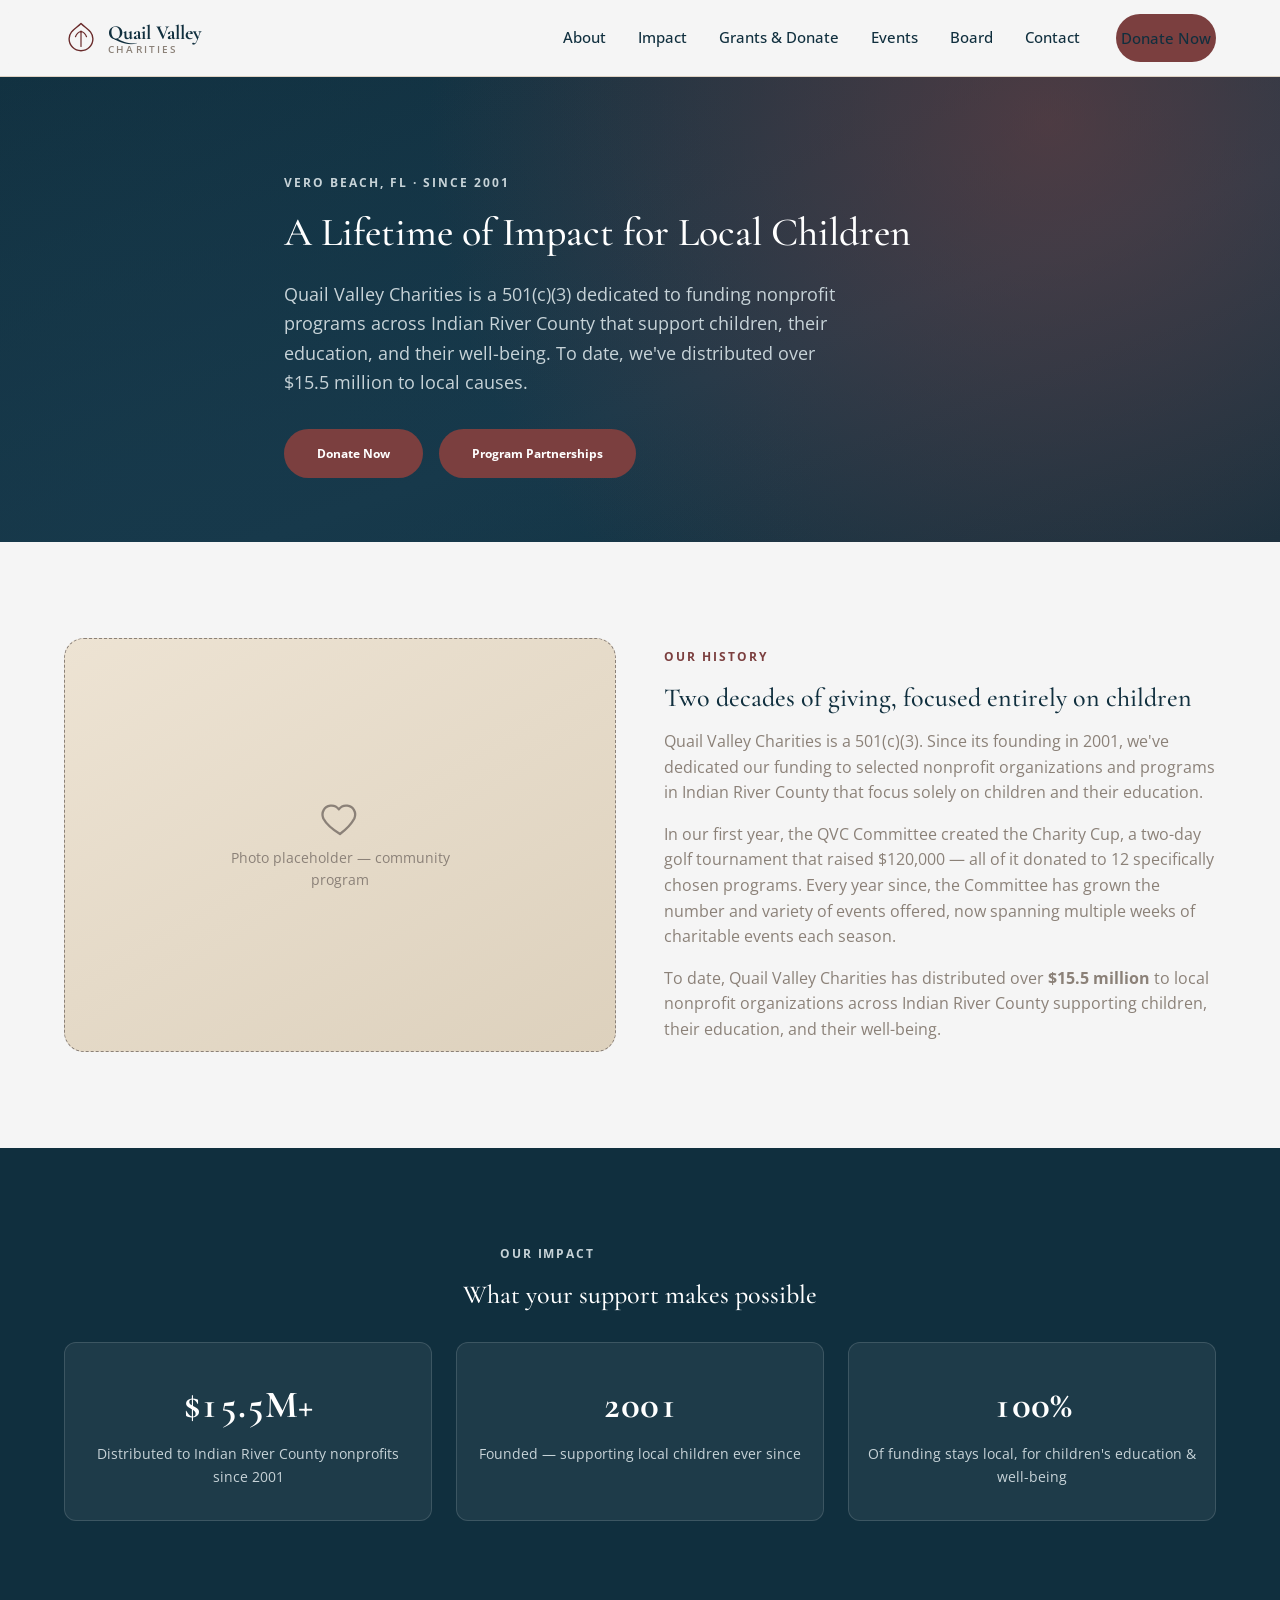
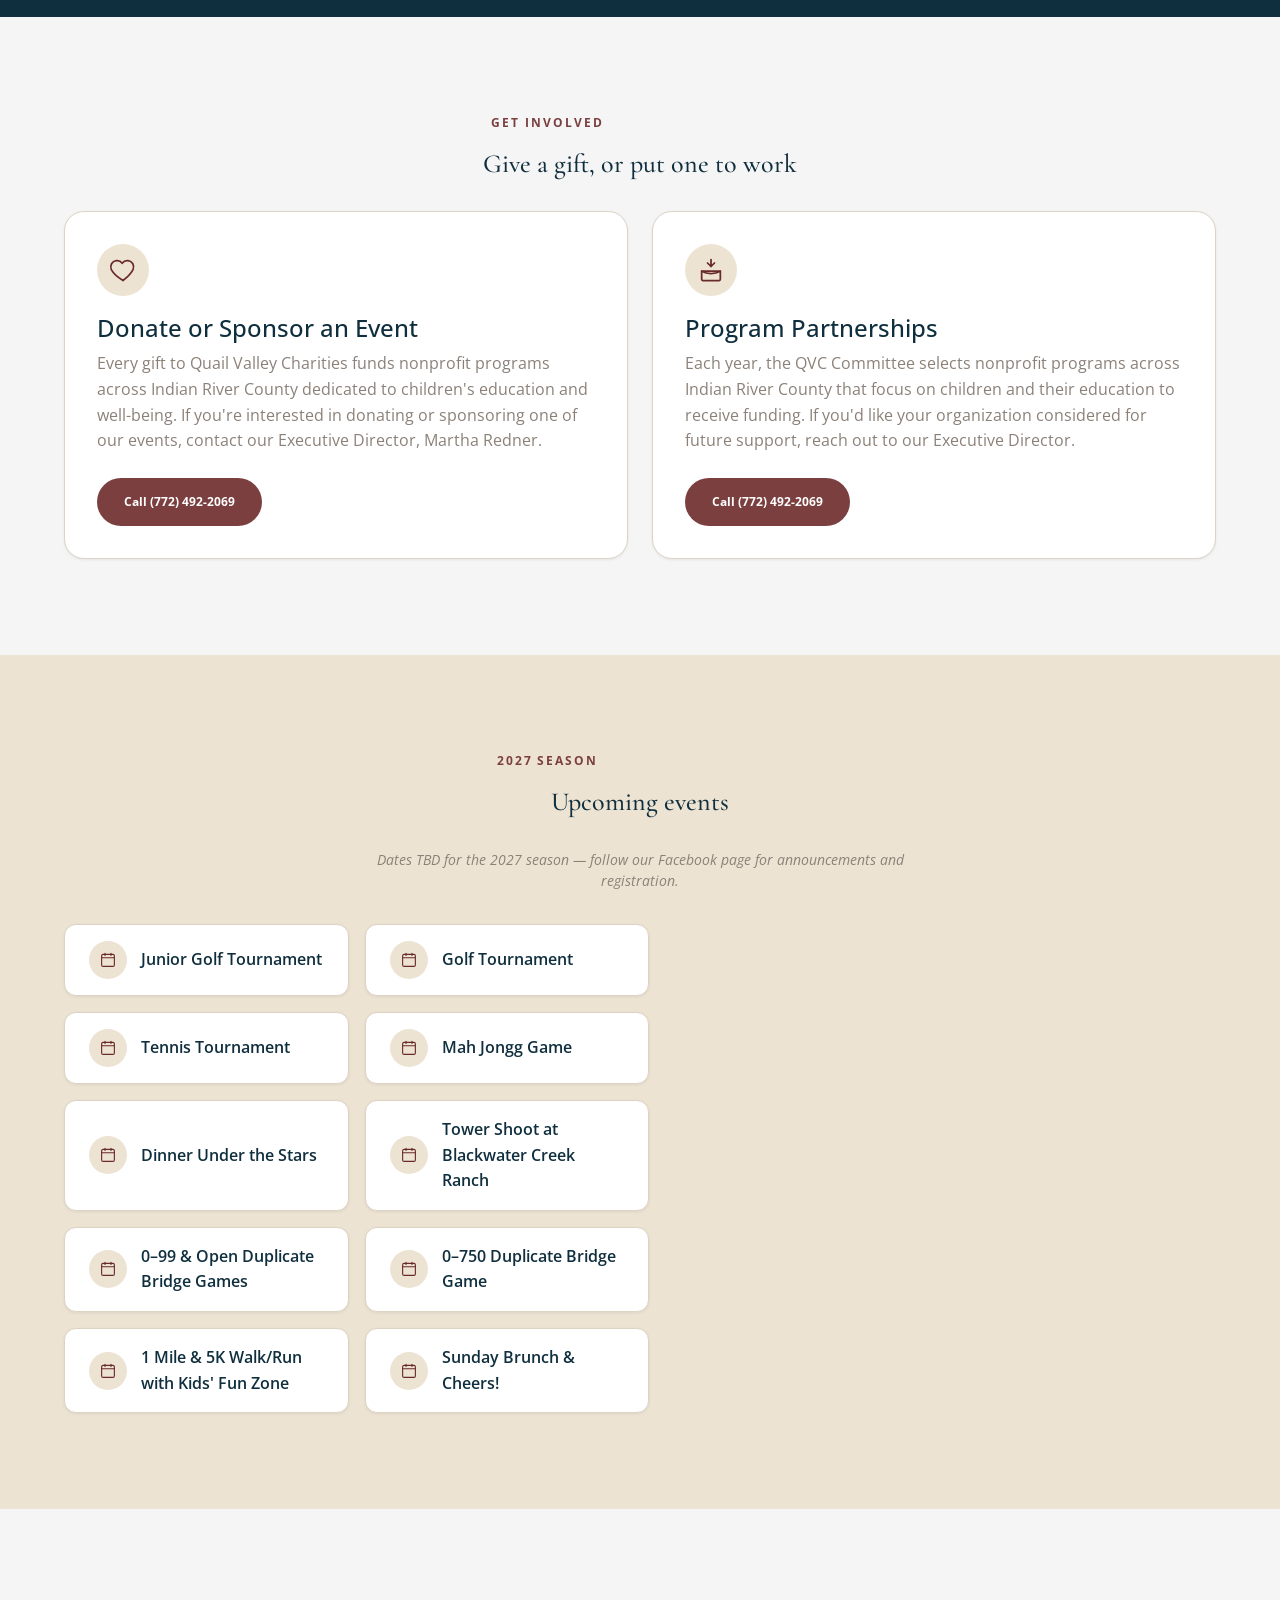
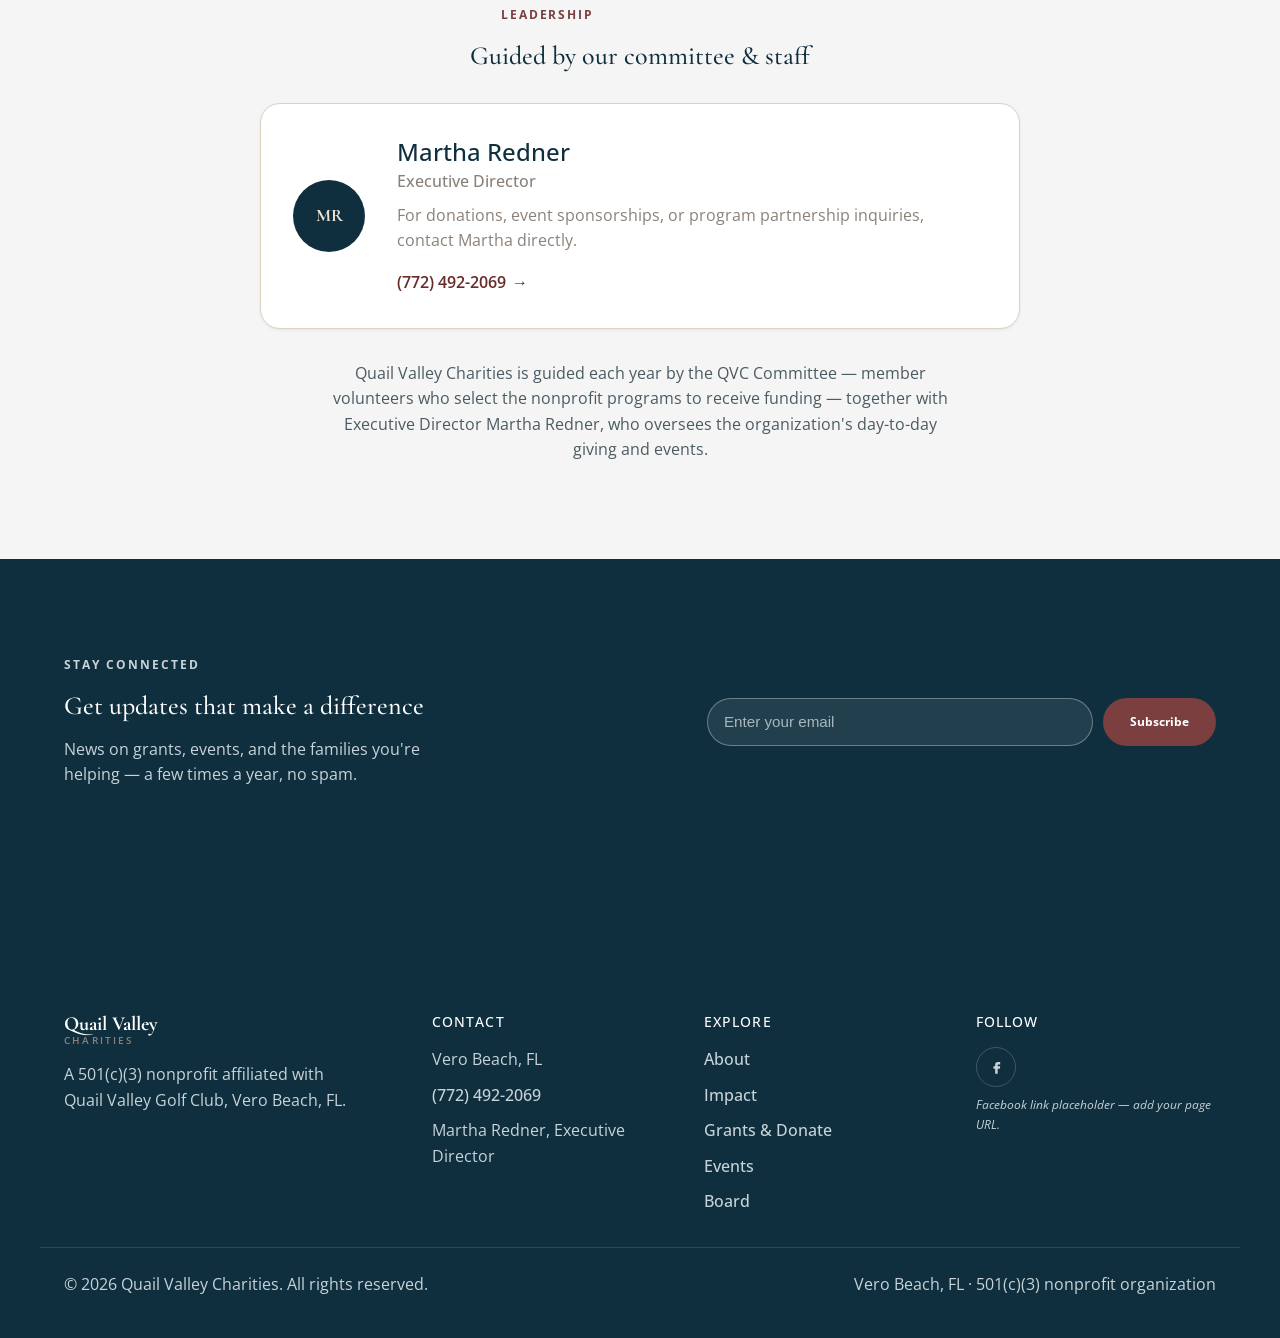
==== commit 9c838329: "Apply sitewide typography, color, and button style guide - Fonts: Cormorant Garamond (H1/H2) + Open " ====
--- a/index.html
+++ b/index.html
@@ -7,7 +7,7 @@
 <meta name="description" content="Quail Valley Charities is a 501(c)(3) that has distributed over $15.5 million since 2001 to nonprofit programs across Indian River County supporting children, their education, and their well-being.">
 <link rel="preconnect" href="https://fonts.googleapis.com">
 <link rel="preconnect" href="https://fonts.gstatic.com" crossorigin>
-<link href="https://fonts.googleapis.com/css2?family=Playfair+Display:ital,wght@0,600;0,700;1,500&family=Inter:wght@400;500;600;700&display=swap" rel="stylesheet">
+<link href="https://fonts.googleapis.com/css2?family=Cormorant+Garamond:wght@500;600&family=Open+Sans:wght@400;500;600;700&display=swap" rel="stylesheet">
 <link rel="stylesheet" href="css/styles.css">
 </head>
 <body>
@@ -59,7 +59,7 @@
       </p>
       <div class="hero-actions">
         <a class="btn btn-primary btn-lg" href="tel:+17724922069">Donate Now</a>
-        <a class="btn btn-outline-invert btn-lg" href="#grants">Program Partnerships</a>
+        <a class="btn btn-secondary btn-lg" href="#grants">Program Partnerships</a>
       </div>
     </div>
   </section>
@@ -151,7 +151,7 @@
             focus on children and their education to receive funding. If you'd like your
             organization considered for future support, reach out to our Executive Director.
           </p>
-          <a class="btn btn-outline" href="tel:+17724922069">Call (772) 492-2069</a>
+          <a class="btn btn-secondary" href="tel:+17724922069">Call (772) 492-2069</a>
         </article>
       </div>
     </div>
--- a/css/styles.css
+++ b/css/styles.css
@@ -22,12 +22,12 @@
   --color-text-invert: var(--offwhite);
   --color-text-invert-muted: #c7d3d8;
   --color-border: #ded2c3;
-  --color-primary: var(--maroon-700);
-  --color-primary-hover: var(--maroon-500);
+  --color-primary: var(--maroon-500);
+  --color-primary-hover: var(--maroon-700);
   --color-accent: var(--navy-700);
 
-  --font-display: "Playfair Display", Georgia, serif;
-  --font-body: "Inter", -apple-system, BlinkMacSystemFont, "Segoe UI", sans-serif;
+  --font-display: "Cormorant Garamond", Georgia, serif;
+  --font-body: "Open Sans", -apple-system, BlinkMacSystemFont, "Segoe UI", sans-serif;
 
   --space-1: 8px;
   --space-2: 16px;
@@ -74,24 +74,61 @@
   -webkit-font-smoothing: antialiased;
 }
 
-h1, h2, h3, h4 {
+/* Sitewide type styles (per brand style guide) */
+h1, h2 {
   font-family: var(--font-display);
-  font-weight: 700;
-  line-height: 1.2;
+  font-weight: 500;
+  line-height: 1.15;
   margin: 0 0 var(--space-2);
   color: var(--navy-900);
-  letter-spacing: -0.01em;
-}
-h1 { font-size: clamp(2.25rem, 4.5vw, 3.5rem); }
-h2 { font-size: clamp(1.75rem, 3vw, 2.5rem); }
-h3 { font-size: 1.15rem; margin-bottom: var(--space-1); }
-
-p { margin: 0 0 var(--space-2); max-width: 65ch; }
-p:last-child { margin-bottom: 0; }
-
-a { color: inherit; }
+}
+h3, h4, h5, h6 {
+  font-family: var(--font-body);
+  line-height: 1.3;
+  margin: 0 0 var(--space-1);
+  color: var(--navy-900);
+}
+h1 { font-size: 40px; }
+h2 { font-size: 26px; }
+h3 { font-size: 24px; font-weight: 500; }
+h4 { font-size: 23px; font-weight: 600; color: var(--cream); }
+h5 { font-size: 14px; font-weight: 600; color: var(--maroon-500); }
+h6 { font-size: 16px; font-weight: 500; }
+
+p, ul, ol {
+  font-size: 16px;
+  font-weight: 400;
+  color: var(--taupe);
+  margin: 0 0 var(--space-2);
+  max-width: 65ch;
+}
+p:last-child, ul:last-child, ol:last-child { margin-bottom: 0; }
+
+a {
+  font-size: 16px;
+  font-weight: 500;
+  color: var(--taupe);
+  text-decoration: none;
+  transition: color var(--transition);
+}
+a:hover { color: var(--navy-900); }
+
 img { max-width: 100%; display: block; }
 button { font: inherit; }
+
+/* Dark-background sections keep light text/links — the sitewide defaults
+   above (taupe body copy, navy links) assume a light surface. */
+.section-dark p, .section-dark ul, .section-dark ol,
+.site-footer p, .site-footer ul, .site-footer ol,
+.hero p, .hero ul, .hero ol {
+  color: var(--color-text-invert-muted);
+}
+.section-dark a:not(.btn), .site-footer a:not(.btn), .hero a:not(.btn) {
+  color: var(--color-text-invert-muted);
+}
+.section-dark a:not(.btn):hover, .site-footer a:not(.btn):hover, .hero a:not(.btn):hover {
+  color: var(--white);
+}
 
 .wrap {
   width: 100%;
@@ -140,8 +177,9 @@
   min-height: 48px;
   padding: 12px 26px;
   border-radius: 999px;
-  font-weight: 600;
-  font-size: 0.95rem;
+  font-family: var(--font-body);
+  font-weight: 700;
+  font-size: 12px;
   text-decoration: none;
   border: 1.5px solid transparent;
   cursor: pointer;
@@ -155,21 +193,13 @@
 }
 .btn-primary:hover { background: var(--color-primary-hover); }
 
-.btn-outline {
-  background: transparent;
-  border-color: var(--maroon-700);
-  color: var(--maroon-700);
-}
-.btn-outline:hover { background: var(--maroon-700); color: var(--white); }
-
-.btn-outline-invert {
-  background: transparent;
-  border-color: rgba(245, 245, 245, 0.6);
-  color: var(--offwhite);
-}
-.btn-outline-invert:hover { background: rgba(245, 245, 245, 0.12); border-color: var(--offwhite); }
-
-.btn-lg { padding: 14px 32px; font-size: 1rem; }
+.btn-secondary {
+  background: var(--maroon-500);
+  color: var(--white);
+}
+.btn-secondary:hover { background: var(--maroon-500); }
+
+.btn-lg { padding: 14px 32px; }
 
 /* ==========================================================================
    Header
@@ -323,7 +353,6 @@
   color: var(--color-text-invert);
 }
 .section-dark h2 { color: var(--white); }
-.section-dark p { color: var(--color-text-invert-muted); }
 
 .section-head { max-width: 640px; margin-bottom: var(--space-4); }
 .section-head.center { margin-inline: auto; text-align: center; }
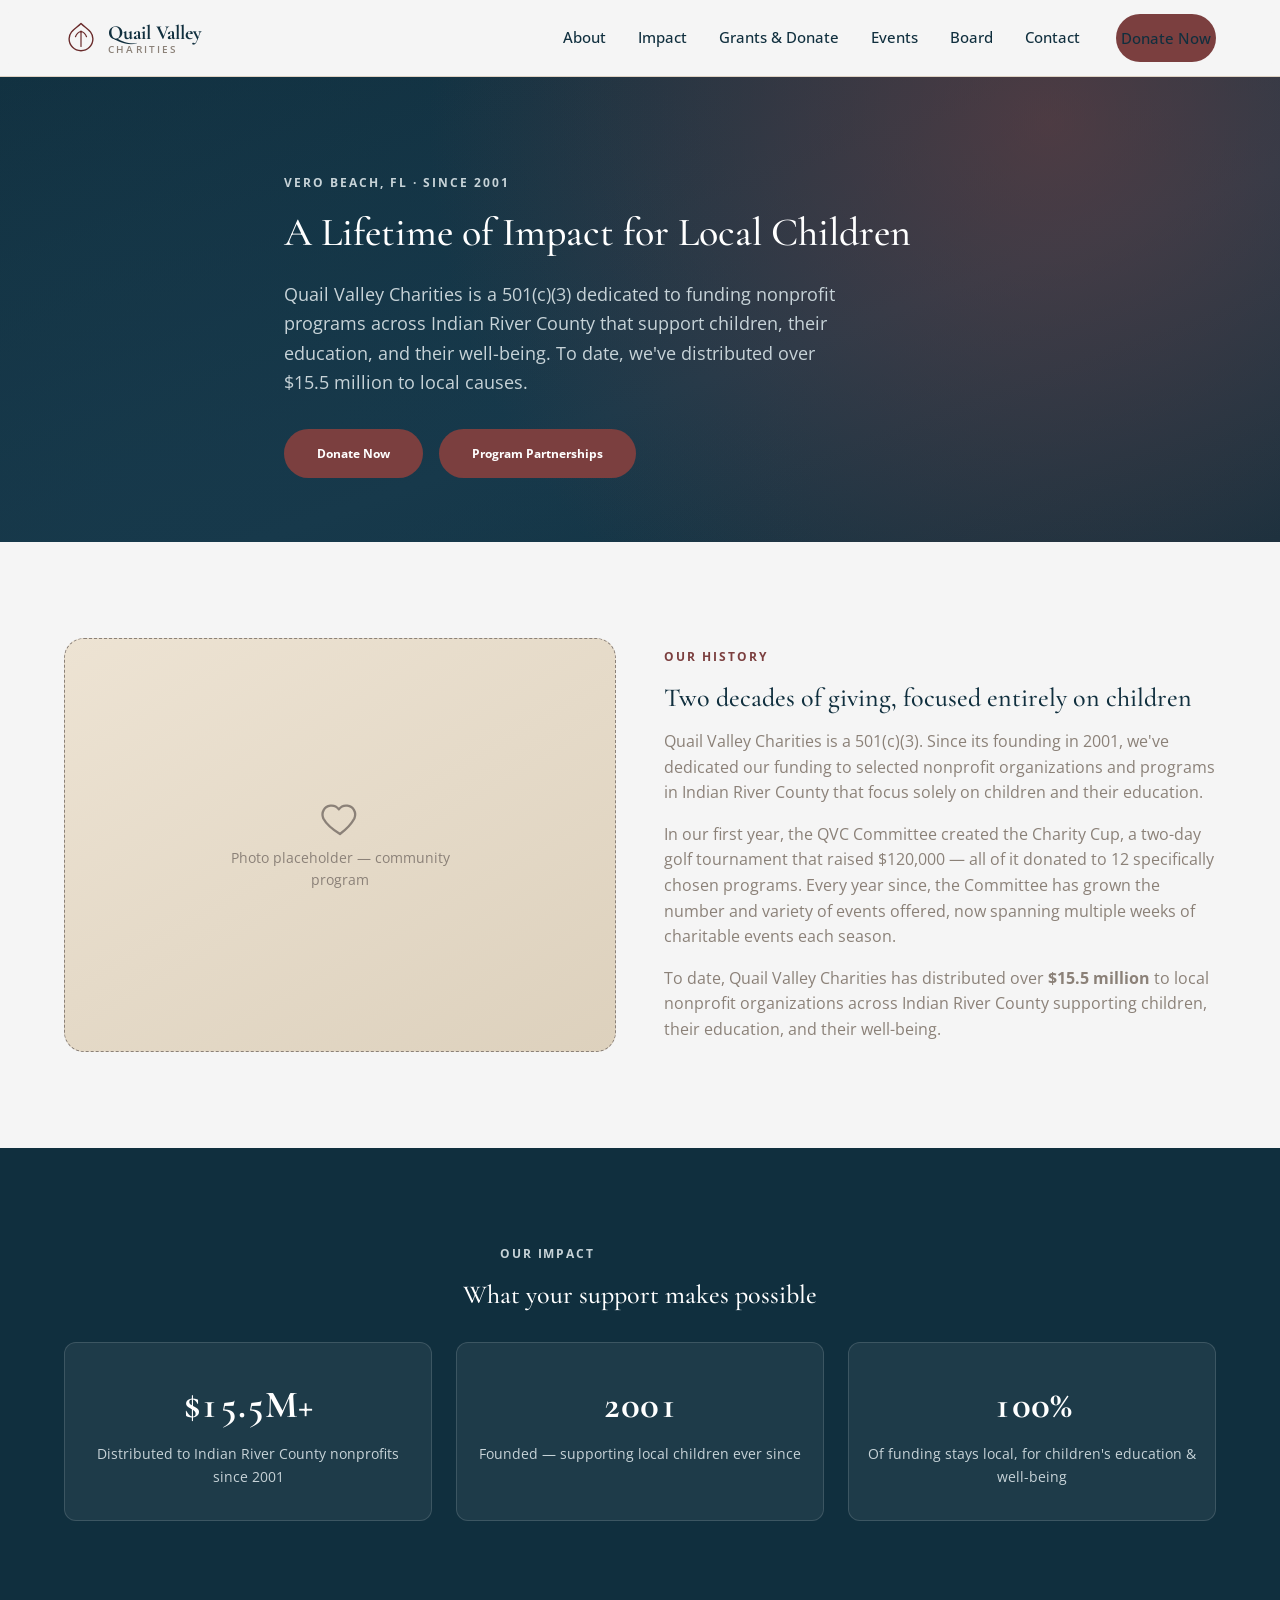
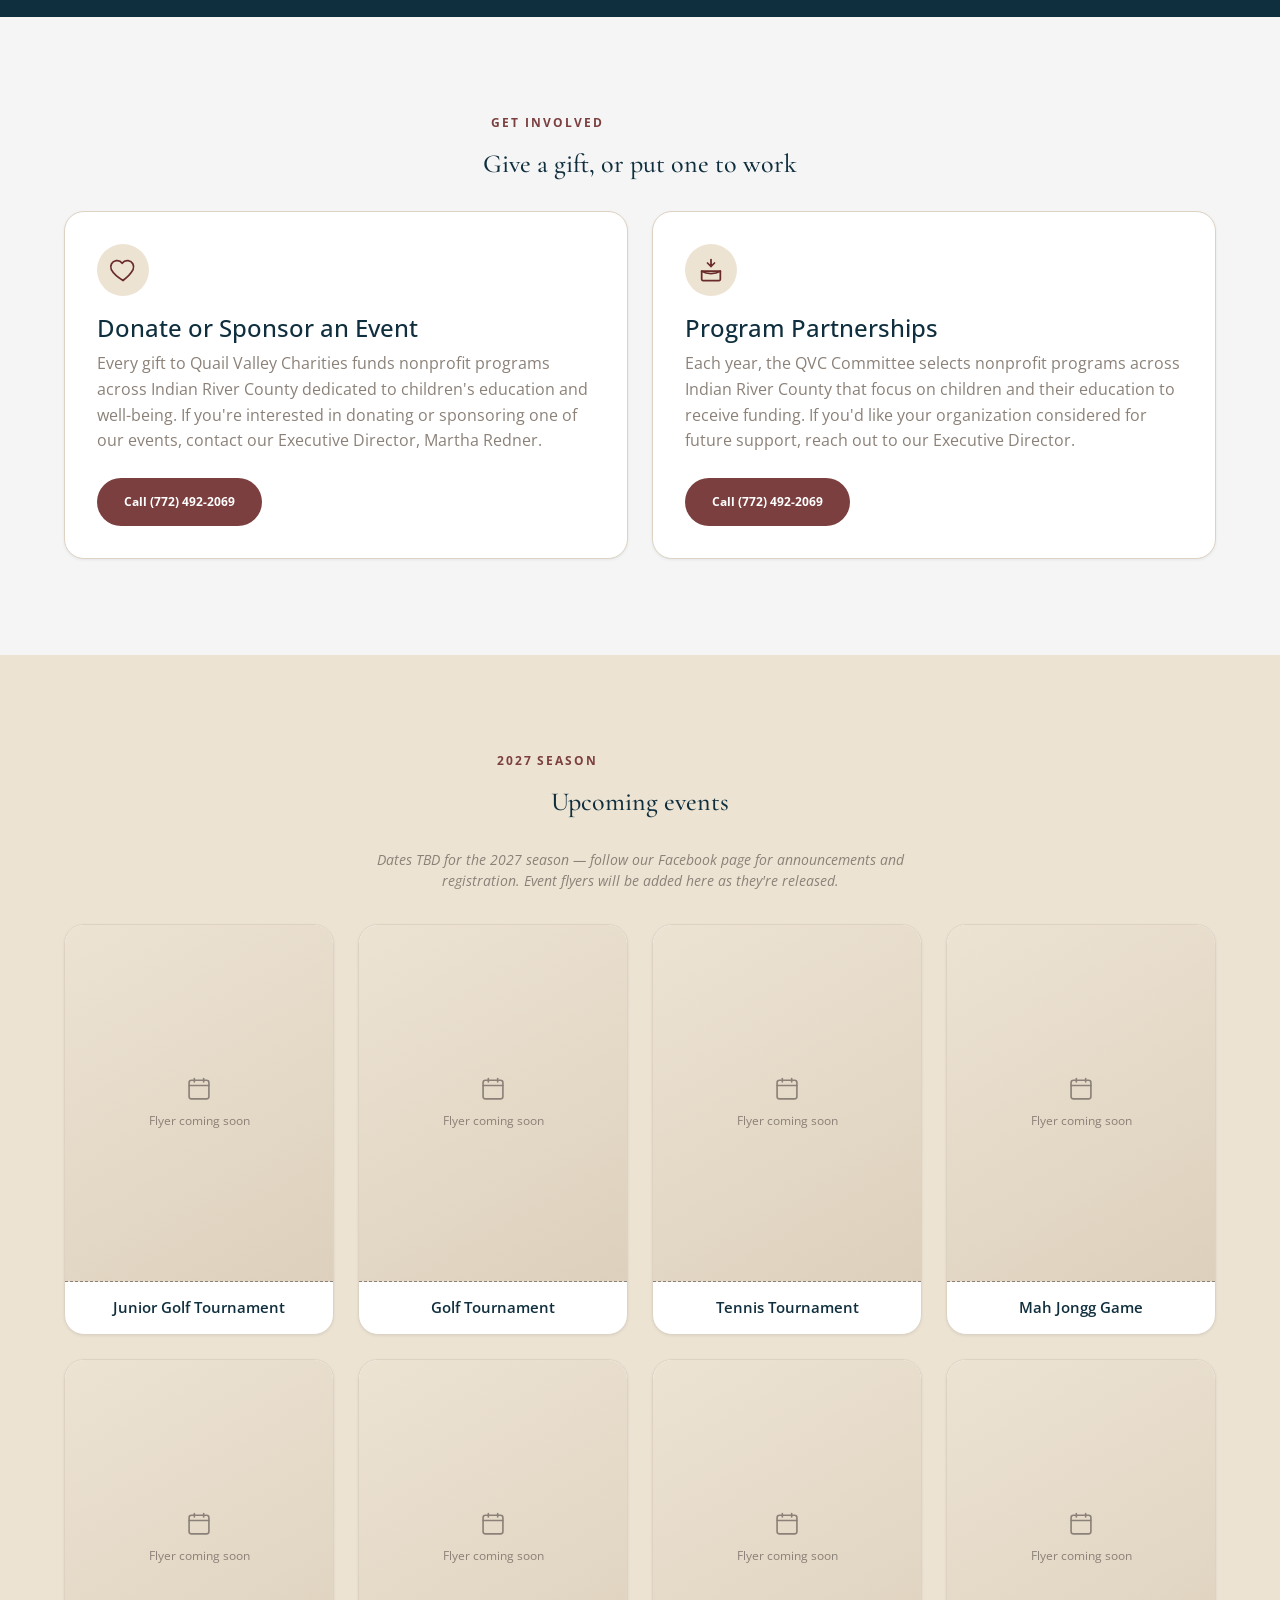
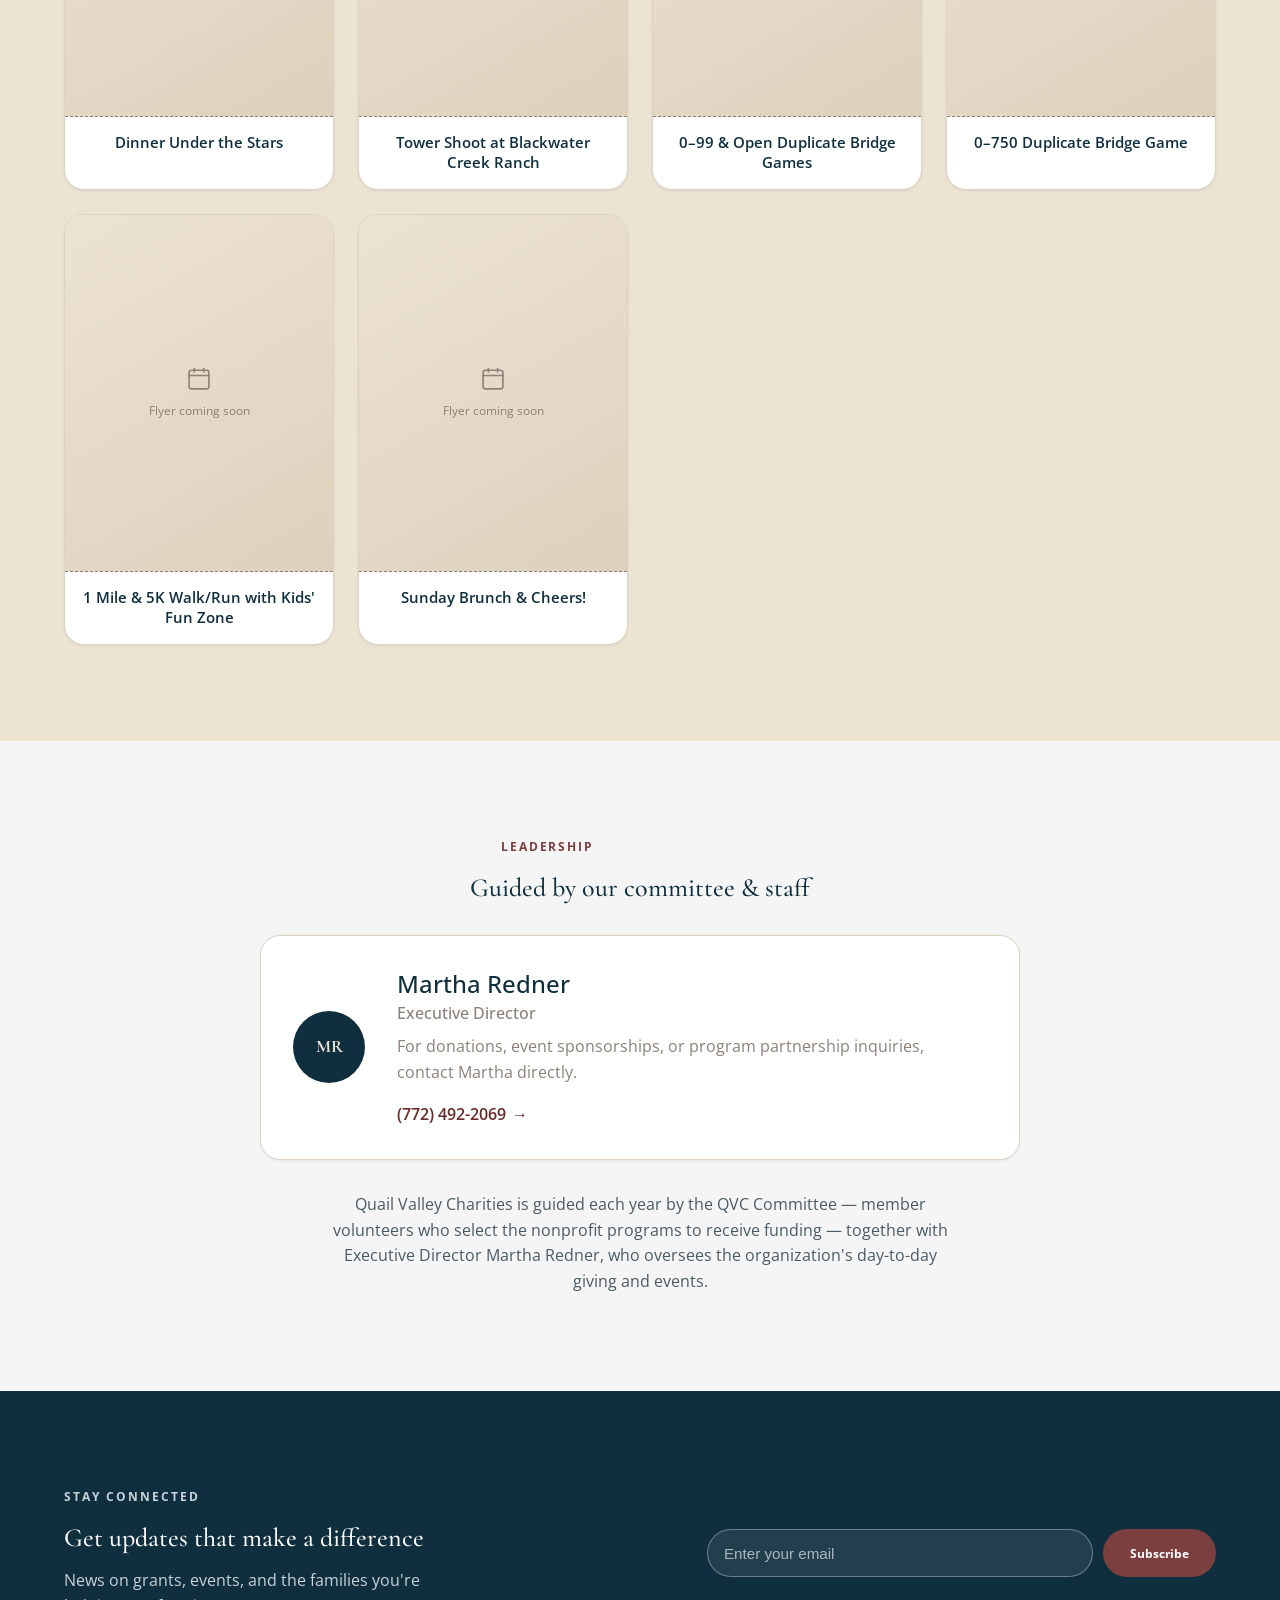
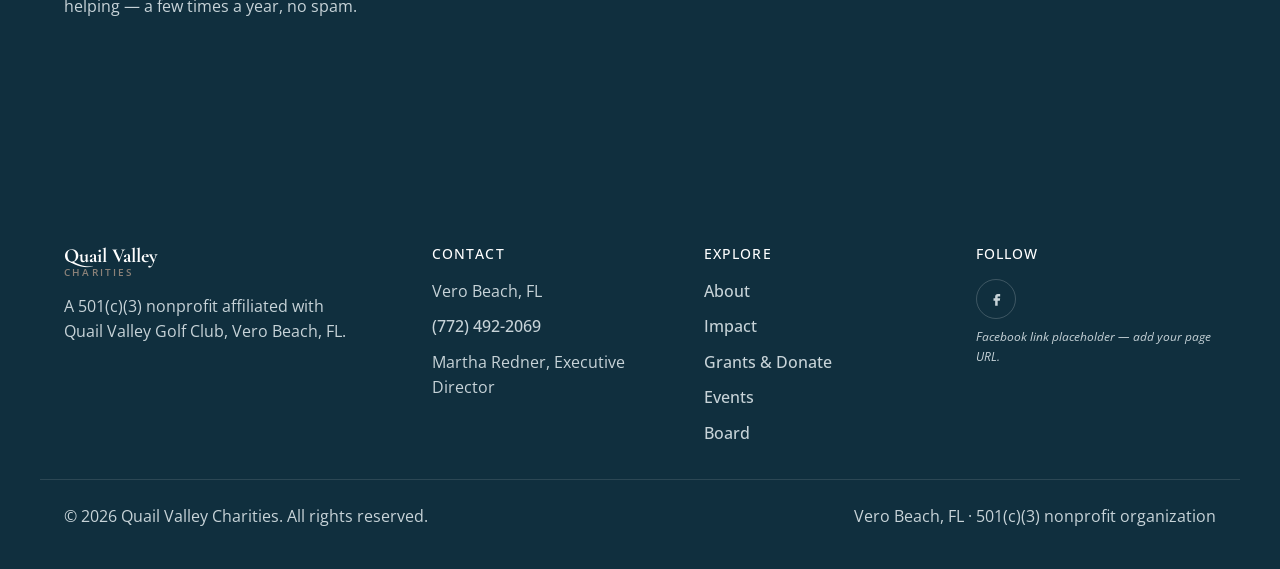
==== commit 7a5fdf78: "Redesign events section as a flyer-ready card grid Replace the flat two-column event list with a res" ====
--- a/index.html
+++ b/index.html
@@ -164,19 +164,79 @@
         <p class="eyebrow">2027 Season</p>
         <h2>Upcoming events</h2>
       </div>
-      <p class="placeholder-note center">Dates TBD for the 2027 season &mdash; follow our Facebook page for announcements and registration.</p>
-      <ul class="event-list">
-        <li><span class="event-icon" aria-hidden="true"><svg viewBox="0 0 24 24" width="18" height="18"><rect x="3.5" y="4.5" width="17" height="16" rx="2" fill="none" stroke="currentColor" stroke-width="1.5"/><path d="M3.5 9h17M8 3v3M16 3v3" stroke="currentColor" stroke-width="1.5" stroke-linecap="round"/></svg></span><span>Junior Golf Tournament</span></li>
-        <li><span class="event-icon" aria-hidden="true"><svg viewBox="0 0 24 24" width="18" height="18"><rect x="3.5" y="4.5" width="17" height="16" rx="2" fill="none" stroke="currentColor" stroke-width="1.5"/><path d="M3.5 9h17M8 3v3M16 3v3" stroke="currentColor" stroke-width="1.5" stroke-linecap="round"/></svg></span><span>Golf Tournament</span></li>
-        <li><span class="event-icon" aria-hidden="true"><svg viewBox="0 0 24 24" width="18" height="18"><rect x="3.5" y="4.5" width="17" height="16" rx="2" fill="none" stroke="currentColor" stroke-width="1.5"/><path d="M3.5 9h17M8 3v3M16 3v3" stroke="currentColor" stroke-width="1.5" stroke-linecap="round"/></svg></span><span>Tennis Tournament</span></li>
-        <li><span class="event-icon" aria-hidden="true"><svg viewBox="0 0 24 24" width="18" height="18"><rect x="3.5" y="4.5" width="17" height="16" rx="2" fill="none" stroke="currentColor" stroke-width="1.5"/><path d="M3.5 9h17M8 3v3M16 3v3" stroke="currentColor" stroke-width="1.5" stroke-linecap="round"/></svg></span><span>Mah Jongg Game</span></li>
-        <li><span class="event-icon" aria-hidden="true"><svg viewBox="0 0 24 24" width="18" height="18"><rect x="3.5" y="4.5" width="17" height="16" rx="2" fill="none" stroke="currentColor" stroke-width="1.5"/><path d="M3.5 9h17M8 3v3M16 3v3" stroke="currentColor" stroke-width="1.5" stroke-linecap="round"/></svg></span><span>Dinner Under the Stars</span></li>
-        <li><span class="event-icon" aria-hidden="true"><svg viewBox="0 0 24 24" width="18" height="18"><rect x="3.5" y="4.5" width="17" height="16" rx="2" fill="none" stroke="currentColor" stroke-width="1.5"/><path d="M3.5 9h17M8 3v3M16 3v3" stroke="currentColor" stroke-width="1.5" stroke-linecap="round"/></svg></span><span>Tower Shoot at Blackwater Creek Ranch</span></li>
-        <li><span class="event-icon" aria-hidden="true"><svg viewBox="0 0 24 24" width="18" height="18"><rect x="3.5" y="4.5" width="17" height="16" rx="2" fill="none" stroke="currentColor" stroke-width="1.5"/><path d="M3.5 9h17M8 3v3M16 3v3" stroke="currentColor" stroke-width="1.5" stroke-linecap="round"/></svg></span><span>0&ndash;99 &amp; Open Duplicate Bridge Games</span></li>
-        <li><span class="event-icon" aria-hidden="true"><svg viewBox="0 0 24 24" width="18" height="18"><rect x="3.5" y="4.5" width="17" height="16" rx="2" fill="none" stroke="currentColor" stroke-width="1.5"/><path d="M3.5 9h17M8 3v3M16 3v3" stroke="currentColor" stroke-width="1.5" stroke-linecap="round"/></svg></span><span>0&ndash;750 Duplicate Bridge Game</span></li>
-        <li><span class="event-icon" aria-hidden="true"><svg viewBox="0 0 24 24" width="18" height="18"><rect x="3.5" y="4.5" width="17" height="16" rx="2" fill="none" stroke="currentColor" stroke-width="1.5"/><path d="M3.5 9h17M8 3v3M16 3v3" stroke="currentColor" stroke-width="1.5" stroke-linecap="round"/></svg></span><span>1 Mile &amp; 5K Walk/Run with Kids' Fun Zone</span></li>
-        <li><span class="event-icon" aria-hidden="true"><svg viewBox="0 0 24 24" width="18" height="18"><rect x="3.5" y="4.5" width="17" height="16" rx="2" fill="none" stroke="currentColor" stroke-width="1.5"/><path d="M3.5 9h17M8 3v3M16 3v3" stroke="currentColor" stroke-width="1.5" stroke-linecap="round"/></svg></span><span>Sunday Brunch &amp; Cheers!</span></li>
-      </ul>
+      <p class="placeholder-note center">Dates TBD for the 2027 season &mdash; follow our Facebook page for announcements and registration. Event flyers will be added here as they're released.</p>
+      <div class="event-grid">
+        <article class="event-card">
+          <div class="event-card__media" role="img" aria-label="Flyer placeholder: Junior Golf Tournament">
+            <svg viewBox="0 0 24 24" width="28" height="28" aria-hidden="true"><rect x="3.5" y="4.5" width="17" height="16" rx="2" fill="none" stroke="currentColor" stroke-width="1.4"/><path d="M3.5 9h17M8 3v3M16 3v3" stroke="currentColor" stroke-width="1.4" stroke-linecap="round"/></svg>
+            <span>Flyer coming soon</span>
+          </div>
+          <h3 class="event-card__name">Junior Golf Tournament</h3>
+        </article>
+        <article class="event-card">
+          <div class="event-card__media" role="img" aria-label="Flyer placeholder: Golf Tournament">
+            <svg viewBox="0 0 24 24" width="28" height="28" aria-hidden="true"><rect x="3.5" y="4.5" width="17" height="16" rx="2" fill="none" stroke="currentColor" stroke-width="1.4"/><path d="M3.5 9h17M8 3v3M16 3v3" stroke="currentColor" stroke-width="1.4" stroke-linecap="round"/></svg>
+            <span>Flyer coming soon</span>
+          </div>
+          <h3 class="event-card__name">Golf Tournament</h3>
+        </article>
+        <article class="event-card">
+          <div class="event-card__media" role="img" aria-label="Flyer placeholder: Tennis Tournament">
+            <svg viewBox="0 0 24 24" width="28" height="28" aria-hidden="true"><rect x="3.5" y="4.5" width="17" height="16" rx="2" fill="none" stroke="currentColor" stroke-width="1.4"/><path d="M3.5 9h17M8 3v3M16 3v3" stroke="currentColor" stroke-width="1.4" stroke-linecap="round"/></svg>
+            <span>Flyer coming soon</span>
+          </div>
+          <h3 class="event-card__name">Tennis Tournament</h3>
+        </article>
+        <article class="event-card">
+          <div class="event-card__media" role="img" aria-label="Flyer placeholder: Mah Jongg Game">
+            <svg viewBox="0 0 24 24" width="28" height="28" aria-hidden="true"><rect x="3.5" y="4.5" width="17" height="16" rx="2" fill="none" stroke="currentColor" stroke-width="1.4"/><path d="M3.5 9h17M8 3v3M16 3v3" stroke="currentColor" stroke-width="1.4" stroke-linecap="round"/></svg>
+            <span>Flyer coming soon</span>
+          </div>
+          <h3 class="event-card__name">Mah Jongg Game</h3>
+        </article>
+        <article class="event-card">
+          <div class="event-card__media" role="img" aria-label="Flyer placeholder: Dinner Under the Stars">
+            <svg viewBox="0 0 24 24" width="28" height="28" aria-hidden="true"><rect x="3.5" y="4.5" width="17" height="16" rx="2" fill="none" stroke="currentColor" stroke-width="1.4"/><path d="M3.5 9h17M8 3v3M16 3v3" stroke="currentColor" stroke-width="1.4" stroke-linecap="round"/></svg>
+            <span>Flyer coming soon</span>
+          </div>
+          <h3 class="event-card__name">Dinner Under the Stars</h3>
+        </article>
+        <article class="event-card">
+          <div class="event-card__media" role="img" aria-label="Flyer placeholder: Tower Shoot at Blackwater Creek Ranch">
+            <svg viewBox="0 0 24 24" width="28" height="28" aria-hidden="true"><rect x="3.5" y="4.5" width="17" height="16" rx="2" fill="none" stroke="currentColor" stroke-width="1.4"/><path d="M3.5 9h17M8 3v3M16 3v3" stroke="currentColor" stroke-width="1.4" stroke-linecap="round"/></svg>
+            <span>Flyer coming soon</span>
+          </div>
+          <h3 class="event-card__name">Tower Shoot at Blackwater Creek Ranch</h3>
+        </article>
+        <article class="event-card">
+          <div class="event-card__media" role="img" aria-label="Flyer placeholder: 0&ndash;99 and Open Duplicate Bridge Games">
+            <svg viewBox="0 0 24 24" width="28" height="28" aria-hidden="true"><rect x="3.5" y="4.5" width="17" height="16" rx="2" fill="none" stroke="currentColor" stroke-width="1.4"/><path d="M3.5 9h17M8 3v3M16 3v3" stroke="currentColor" stroke-width="1.4" stroke-linecap="round"/></svg>
+            <span>Flyer coming soon</span>
+          </div>
+          <h3 class="event-card__name">0&ndash;99 &amp; Open Duplicate Bridge Games</h3>
+        </article>
+        <article class="event-card">
+          <div class="event-card__media" role="img" aria-label="Flyer placeholder: 0&ndash;750 Duplicate Bridge Game">
+            <svg viewBox="0 0 24 24" width="28" height="28" aria-hidden="true"><rect x="3.5" y="4.5" width="17" height="16" rx="2" fill="none" stroke="currentColor" stroke-width="1.4"/><path d="M3.5 9h17M8 3v3M16 3v3" stroke="currentColor" stroke-width="1.4" stroke-linecap="round"/></svg>
+            <span>Flyer coming soon</span>
+          </div>
+          <h3 class="event-card__name">0&ndash;750 Duplicate Bridge Game</h3>
+        </article>
+        <article class="event-card">
+          <div class="event-card__media" role="img" aria-label="Flyer placeholder: 1 Mile and 5K Walk/Run with Kids' Fun Zone">
+            <svg viewBox="0 0 24 24" width="28" height="28" aria-hidden="true"><rect x="3.5" y="4.5" width="17" height="16" rx="2" fill="none" stroke="currentColor" stroke-width="1.4"/><path d="M3.5 9h17M8 3v3M16 3v3" stroke="currentColor" stroke-width="1.4" stroke-linecap="round"/></svg>
+            <span>Flyer coming soon</span>
+          </div>
+          <h3 class="event-card__name">1 Mile &amp; 5K Walk/Run with Kids' Fun Zone</h3>
+        </article>
+        <article class="event-card">
+          <div class="event-card__media" role="img" aria-label="Flyer placeholder: Sunday Brunch and Cheers">
+            <svg viewBox="0 0 24 24" width="28" height="28" aria-hidden="true"><rect x="3.5" y="4.5" width="17" height="16" rx="2" fill="none" stroke="currentColor" stroke-width="1.4"/><path d="M3.5 9h17M8 3v3M16 3v3" stroke="currentColor" stroke-width="1.4" stroke-linecap="round"/></svg>
+            <span>Flyer coming soon</span>
+          </div>
+          <h3 class="event-card__name">Sunday Brunch &amp; Cheers!</h3>
+        </article>
+      </div>
     </div>
   </section>
 
--- a/css/styles.css
+++ b/css/styles.css
@@ -450,37 +450,50 @@
   margin-top: var(--space-1);
 }
 
-/* Events list (names only — dates announced closer to each event) */
-.event-list {
-  list-style: none;
-  margin: 0;
-  padding: 0;
+/* Events grid — each card reserves a flyer-shaped slot (image goes in
+   .event-card__media once flyers are available; placeholder shows until then) */
+.event-grid {
   display: grid;
-  grid-template-columns: repeat(2, 1fr);
-  gap: var(--space-2);
-}
-.event-list li {
-  display: flex;
-  align-items: center;
-  gap: 14px;
+  grid-template-columns: repeat(auto-fit, minmax(220px, 1fr));
+  gap: var(--space-3);
+}
+.event-card {
   background: var(--color-surface);
   border: 1px solid var(--color-border);
-  border-radius: var(--radius-md);
-  padding: var(--space-2) var(--space-3);
+  border-radius: var(--radius-lg);
   box-shadow: var(--shadow-sm);
-}
-.event-list .event-icon {
-  flex: none;
-  display: inline-flex;
+  overflow: hidden;
+  display: flex;
+  flex-direction: column;
+}
+.event-card__media {
+  aspect-ratio: 3 / 4;
+  background: linear-gradient(150deg, var(--cream), #ddd1bd);
+  border-bottom: 1px dashed var(--taupe);
+  display: flex;
+  flex-direction: column;
   align-items: center;
   justify-content: center;
-  width: 38px;
-  height: 38px;
-  border-radius: 50%;
-  background: var(--cream);
-  color: var(--maroon-700);
-}
-.event-list span:last-child { font-weight: 600; color: var(--navy-900); }
+  gap: var(--space-1);
+  color: var(--taupe);
+  text-align: center;
+  padding: var(--space-2);
+}
+.event-card__media img {
+  width: 100%;
+  height: 100%;
+  object-fit: cover;
+}
+.event-card__media span { font-size: 0.78rem; }
+.event-card__name {
+  font-family: var(--font-body);
+  font-size: 0.95rem;
+  font-weight: 600;
+  color: var(--navy-900);
+  padding: var(--space-2) var(--space-2);
+  margin: 0;
+  text-align: center;
+}
 
 /* Leadership */
 .leadership {
@@ -652,7 +665,7 @@
   .split-media { order: -1; }
 
   .cards-2 { grid-template-columns: 1fr; }
-  .event-list { grid-template-columns: 1fr; }
+  .event-grid { grid-template-columns: repeat(2, 1fr); }
   .leadership { grid-template-columns: 1fr; text-align: center; justify-items: center; }
 
   .newsletter-inner { grid-template-columns: 1fr; }
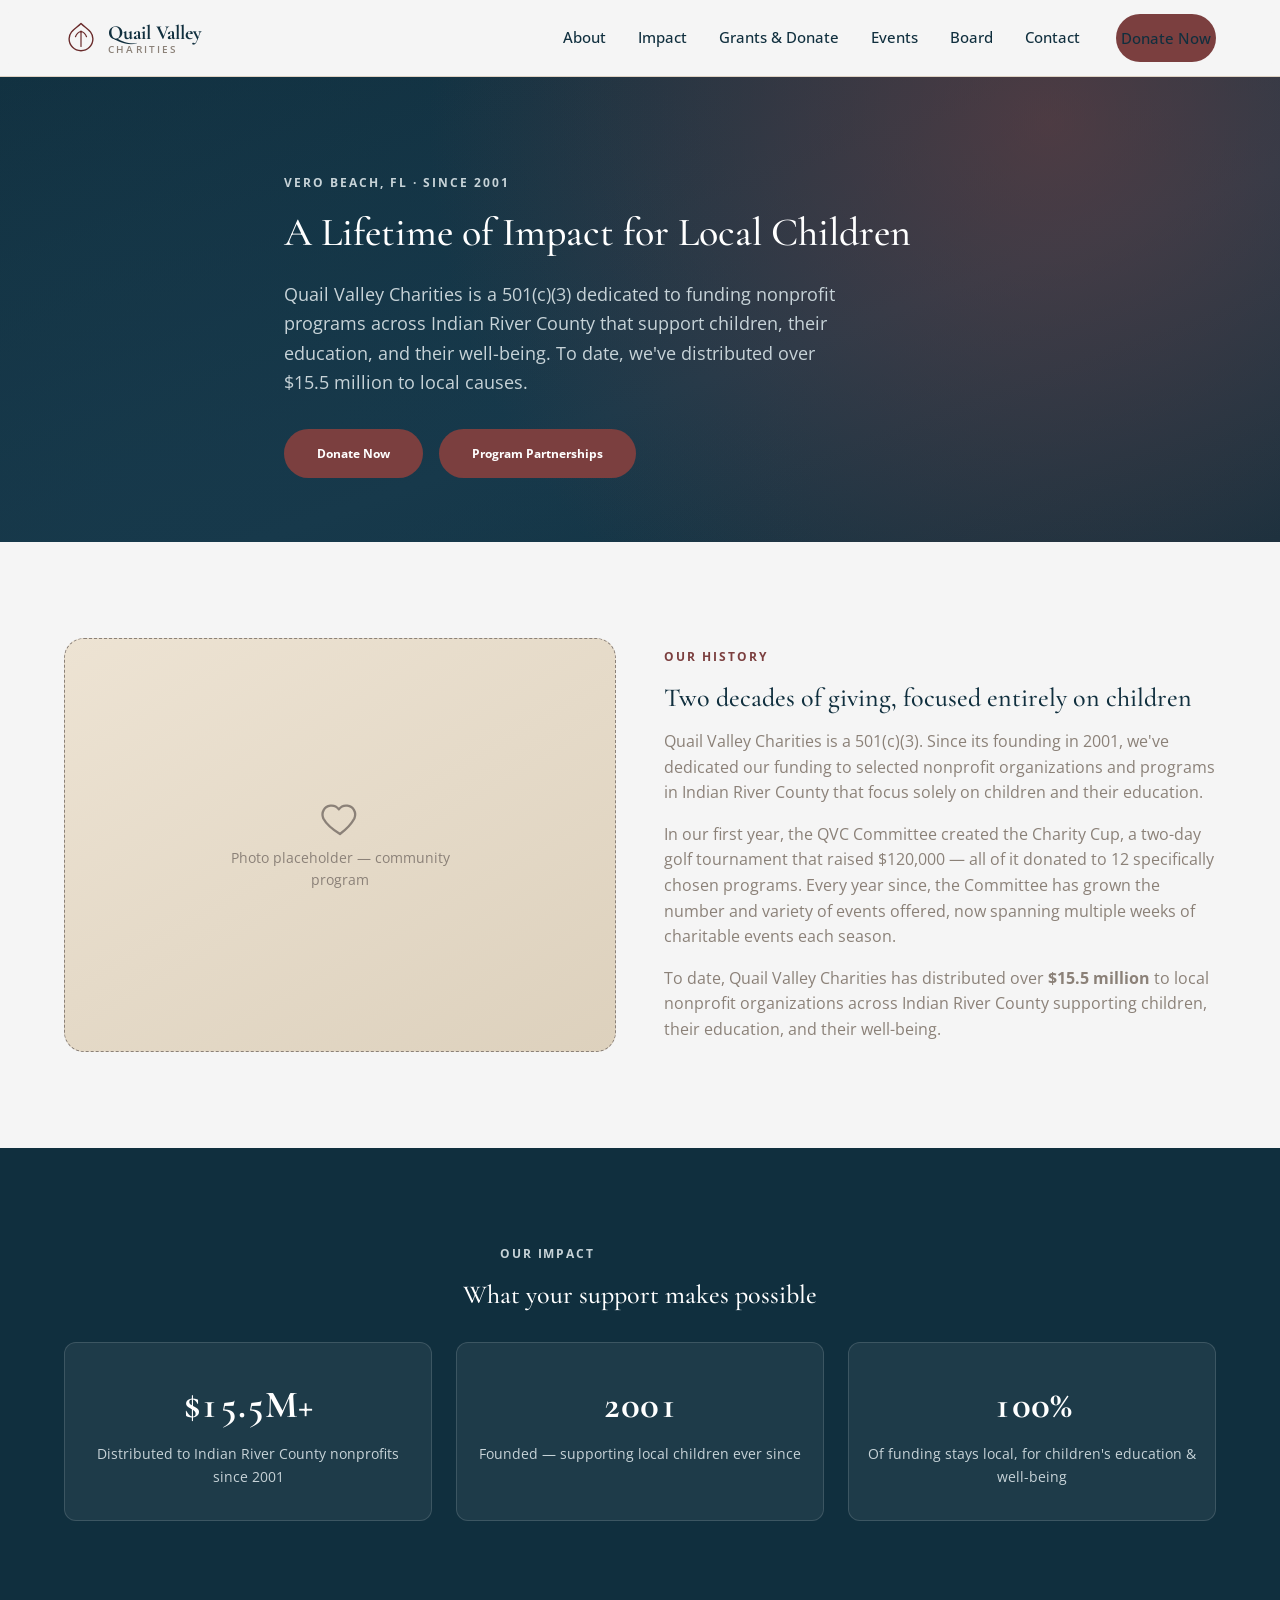
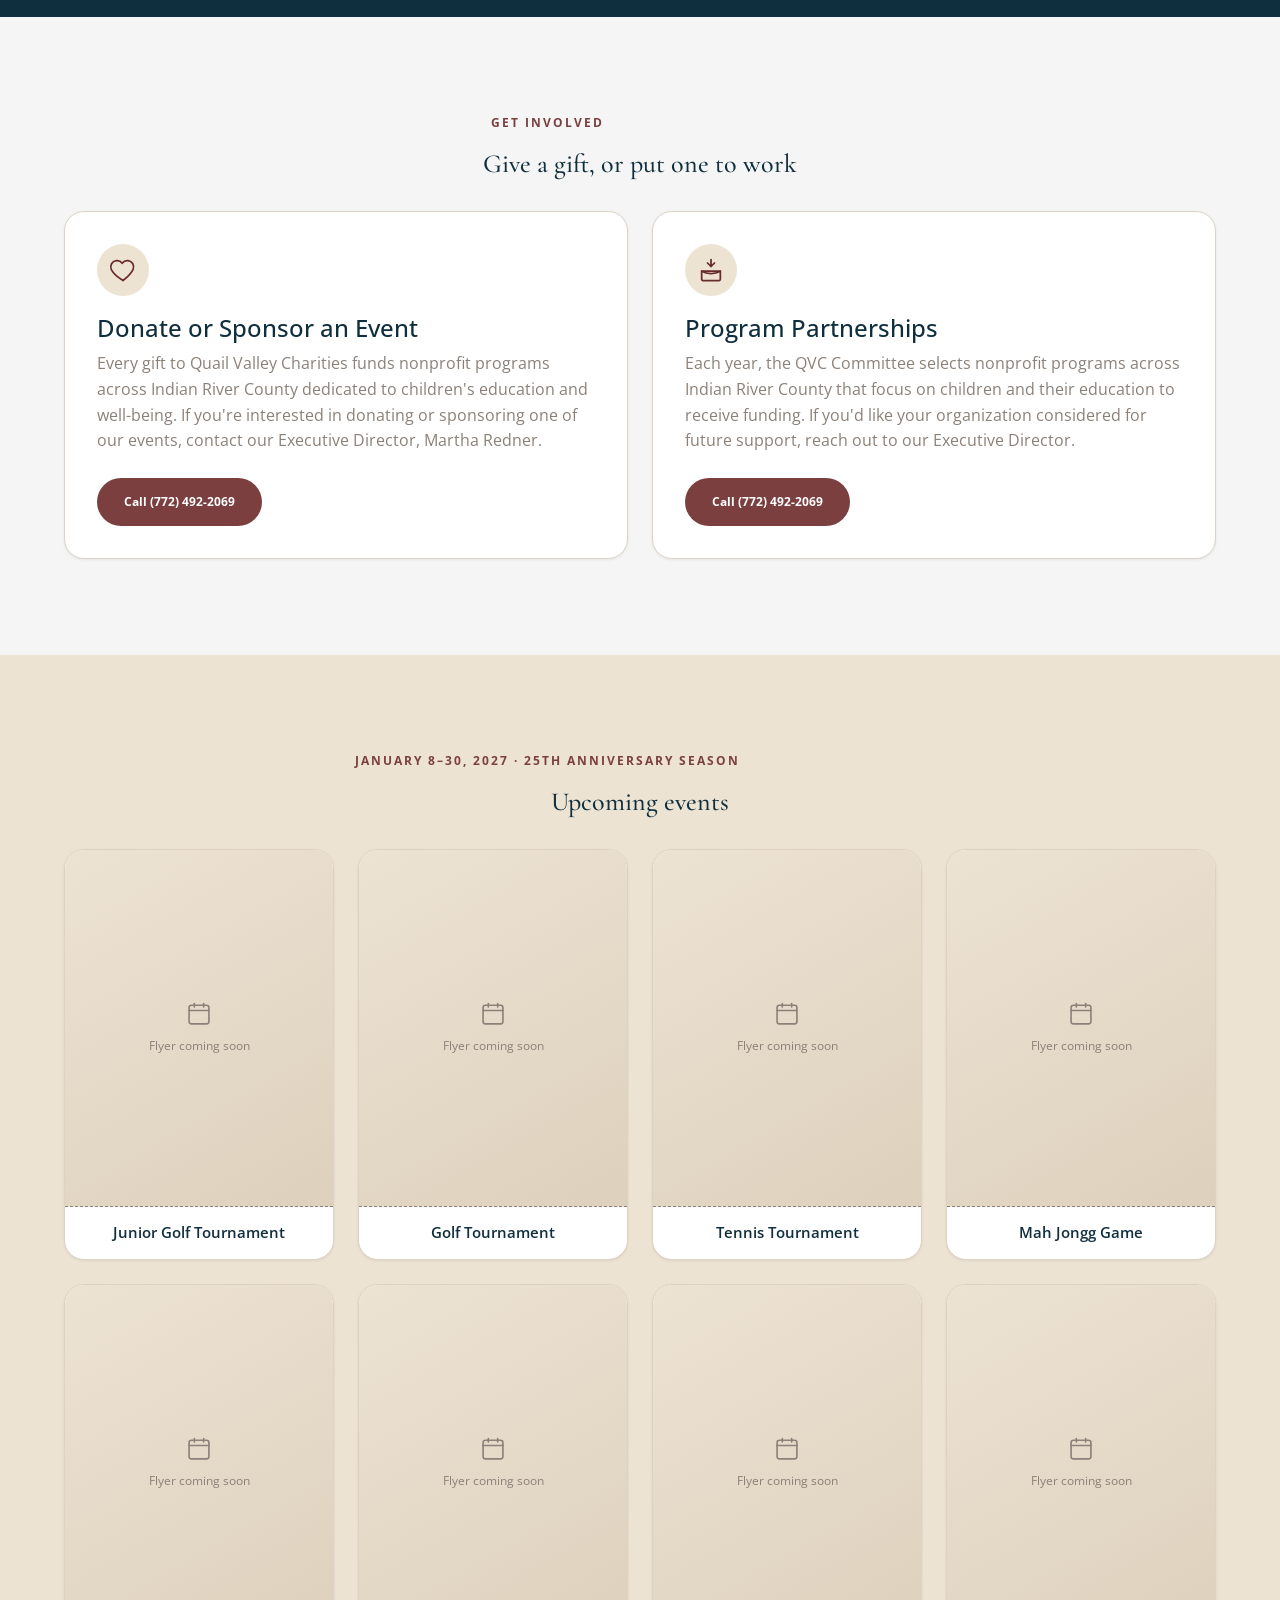
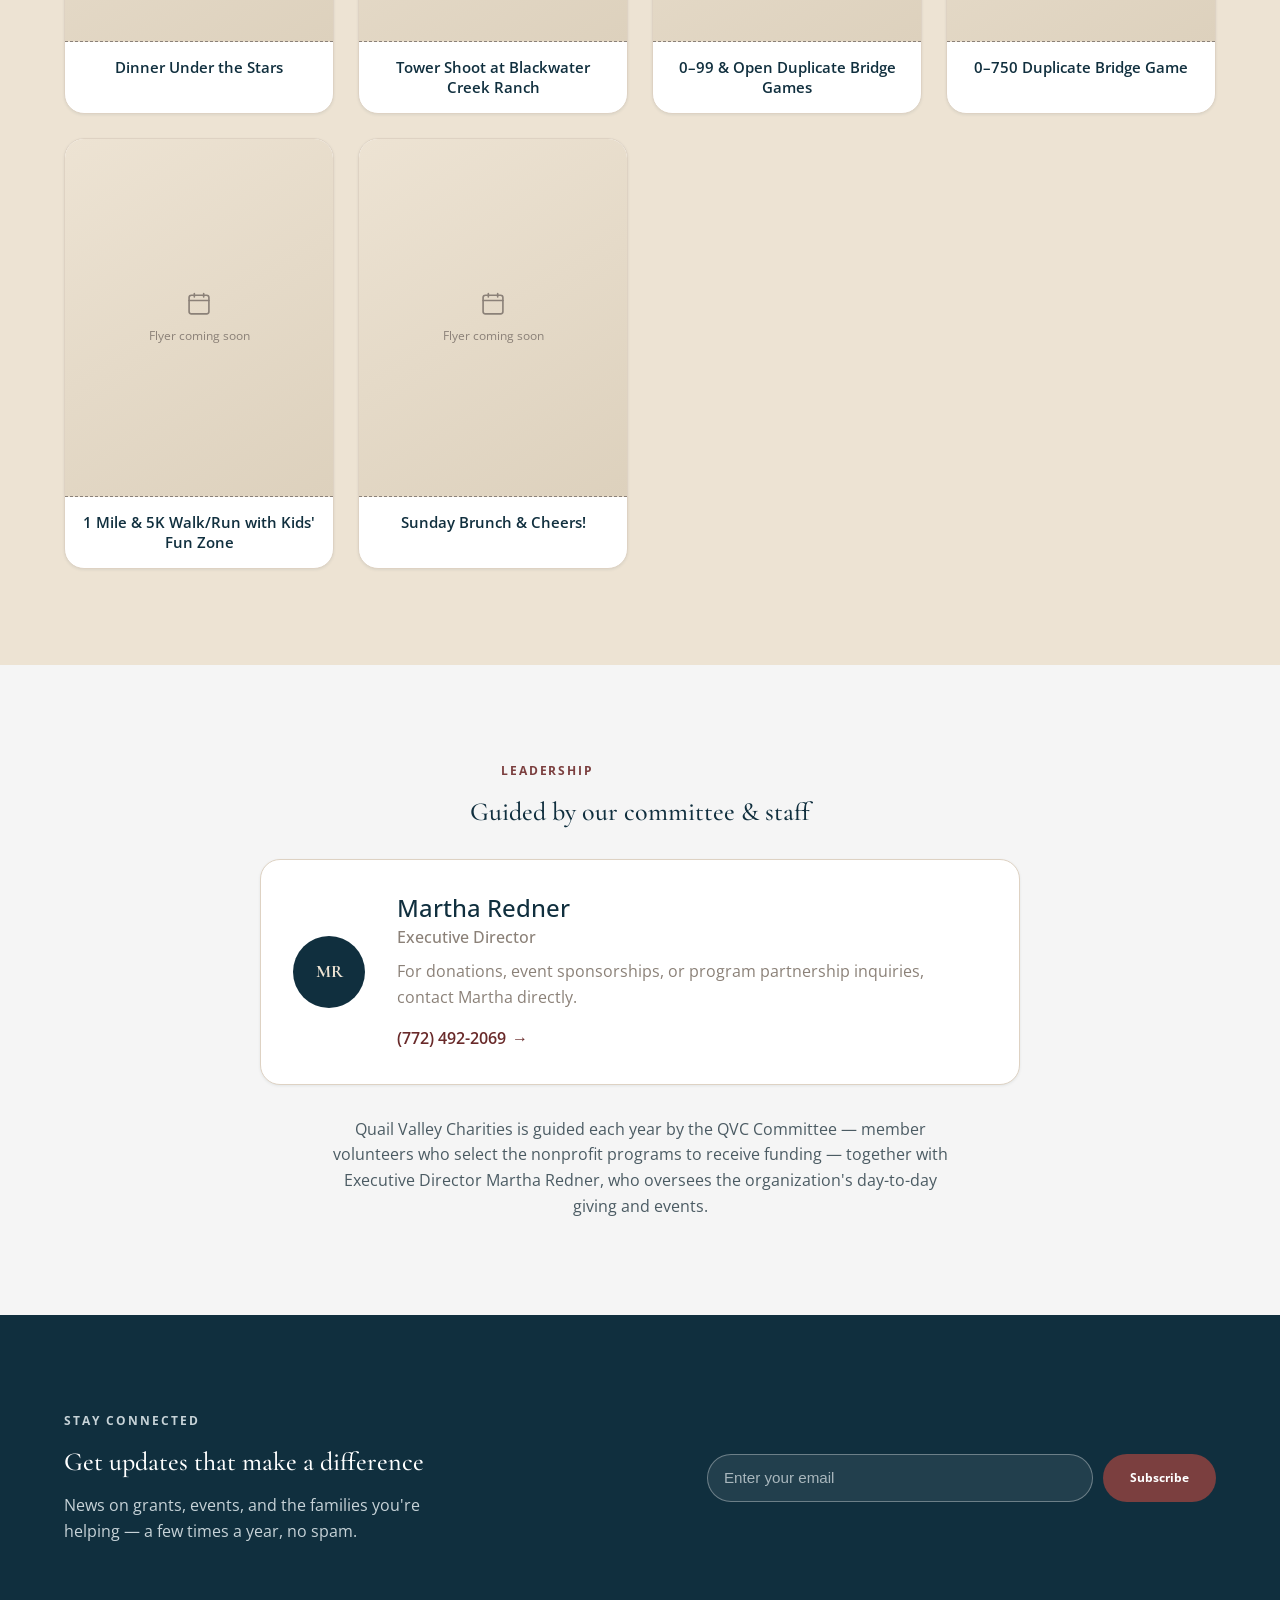
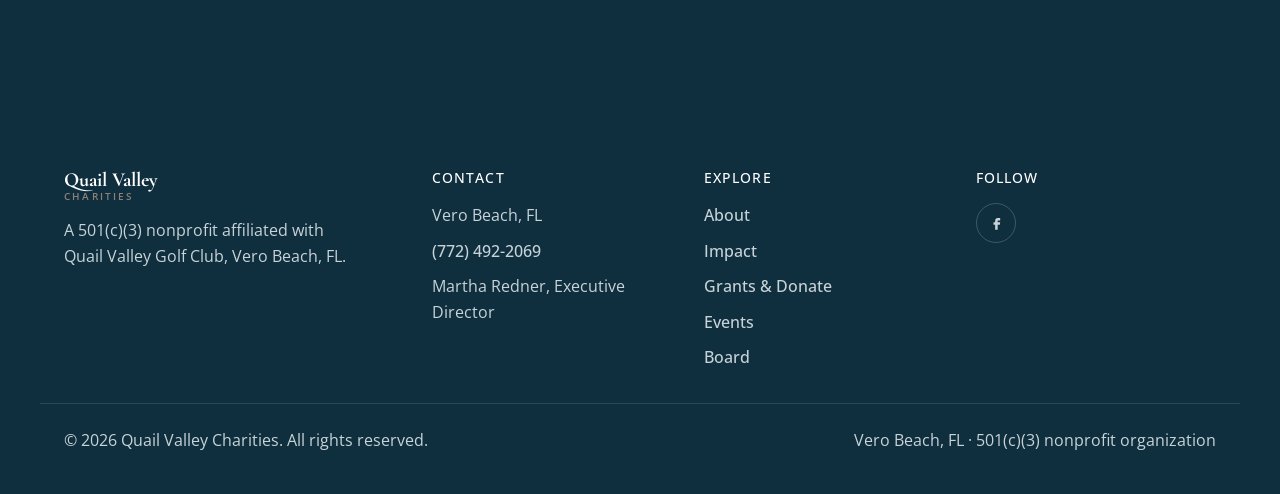
==== commit 94d451d9: "Add 2027 event dates, 25th anniversary, and real Facebook link Events section now shows the actual J" ====
--- a/index.html
+++ b/index.html
@@ -161,10 +161,9 @@
   <section class="section section-tint" id="events">
     <div class="wrap">
       <div class="section-head center">
-        <p class="eyebrow">2027 Season</p>
+        <p class="eyebrow">January 8&ndash;30, 2027 &middot; 25th Anniversary Season</p>
         <h2>Upcoming events</h2>
       </div>
-      <p class="placeholder-note center">Dates TBD for the 2027 season &mdash; follow our Facebook page for announcements and registration. Event flyers will be added here as they're released.</p>
       <div class="event-grid">
         <article class="event-card">
           <div class="event-card__media" role="img" aria-label="Flyer placeholder: Junior Golf Tournament">
@@ -313,9 +312,8 @@
     <div class="footer-col">
       <h3>Follow</h3>
       <ul class="social-list">
-        <li><a href="#" data-placeholder-link aria-label="Quail Valley Charities on Facebook"><svg viewBox="0 0 24 24" width="20" height="20" aria-hidden="true"><path d="M14 9h3V6h-3c-1.7 0-3 1.3-3 3v2H9v3h2v6h3v-6h2.6l.4-3H14V9.5c0-.3.2-.5.5-.5Z" fill="currentColor"/></svg></a></li>
+        <li><a href="https://www.facebook.com/quailvalleycharities" target="_blank" rel="noopener" aria-label="Quail Valley Charities on Facebook"><svg viewBox="0 0 24 24" width="20" height="20" aria-hidden="true"><path d="M14 9h3V6h-3c-1.7 0-3 1.3-3 3v2H9v3h2v6h3v-6h2.6l.4-3H14V9.5c0-.3.2-.5.5-.5Z" fill="currentColor"/></svg></a></li>
       </ul>
-      <p class="fine-print">Facebook link placeholder &mdash; add your page URL.</p>
     </div>
   </div>
   <div class="wrap footer-bottom">
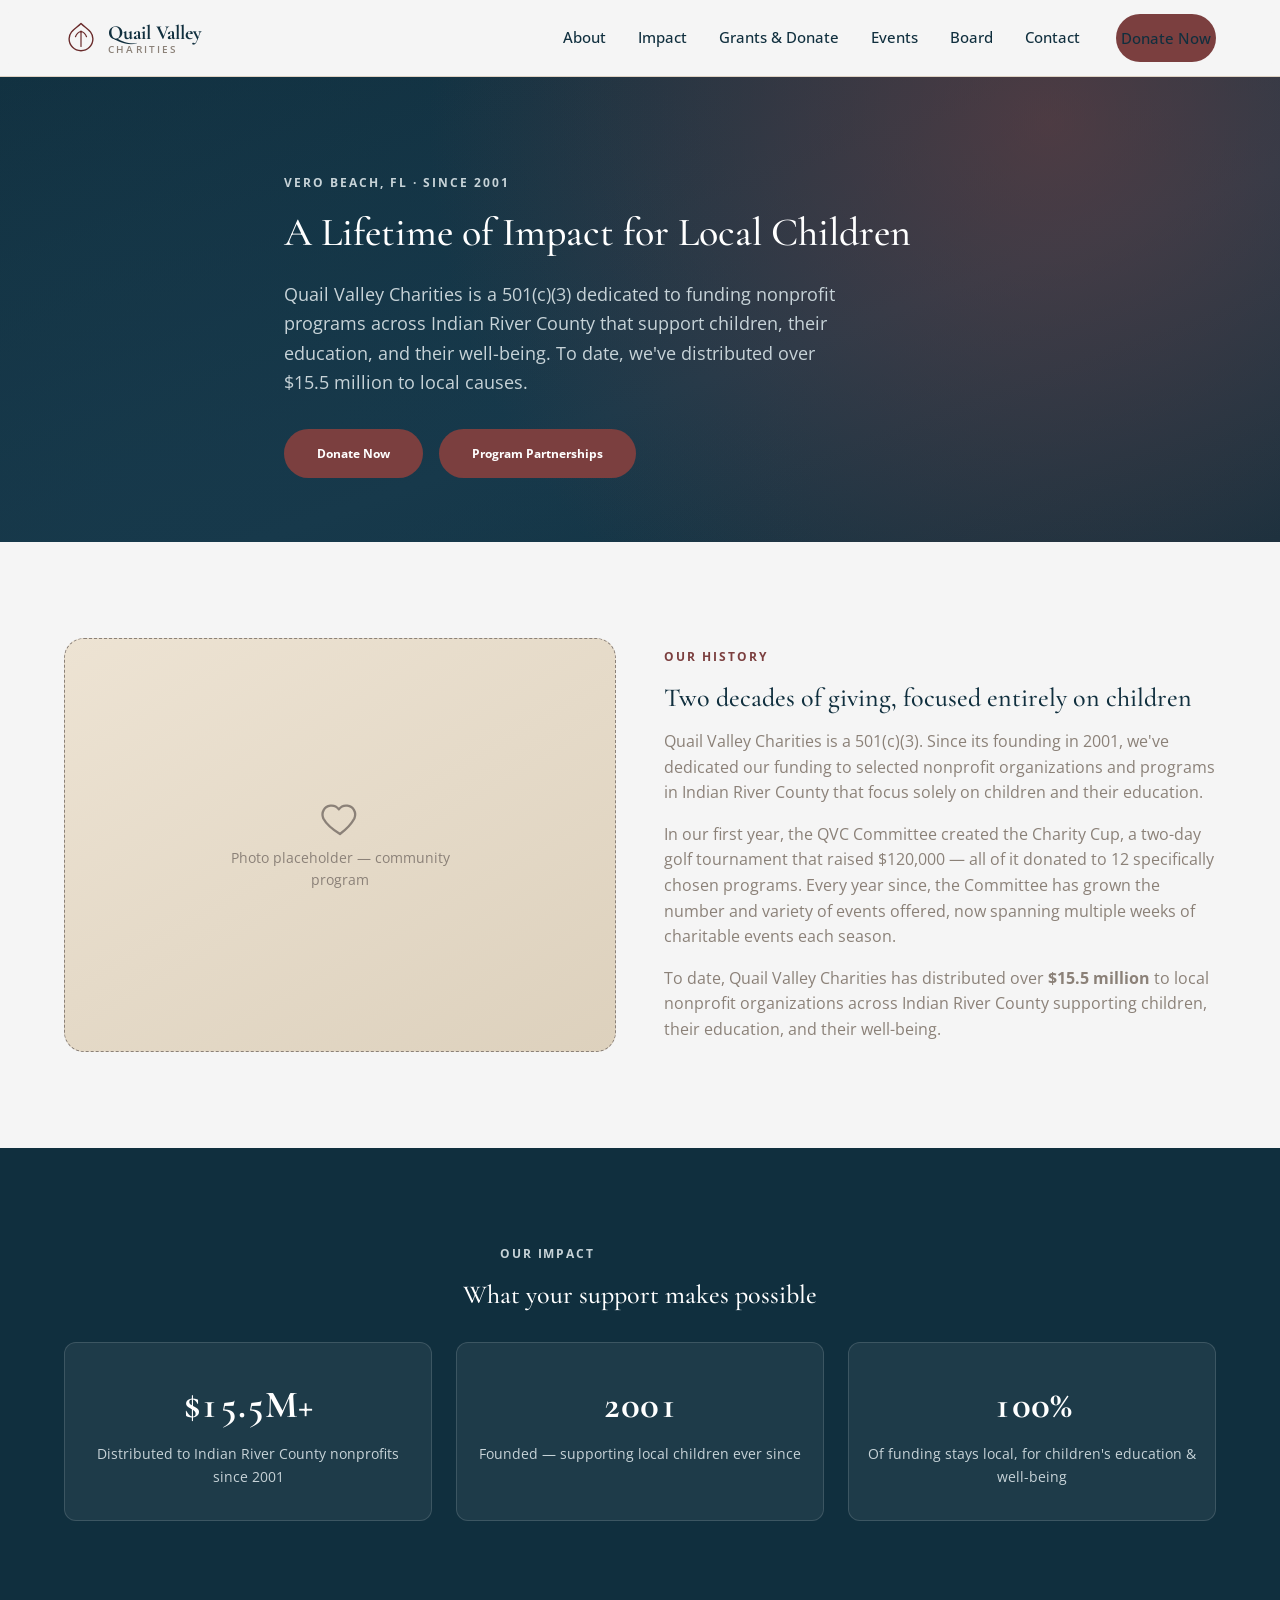
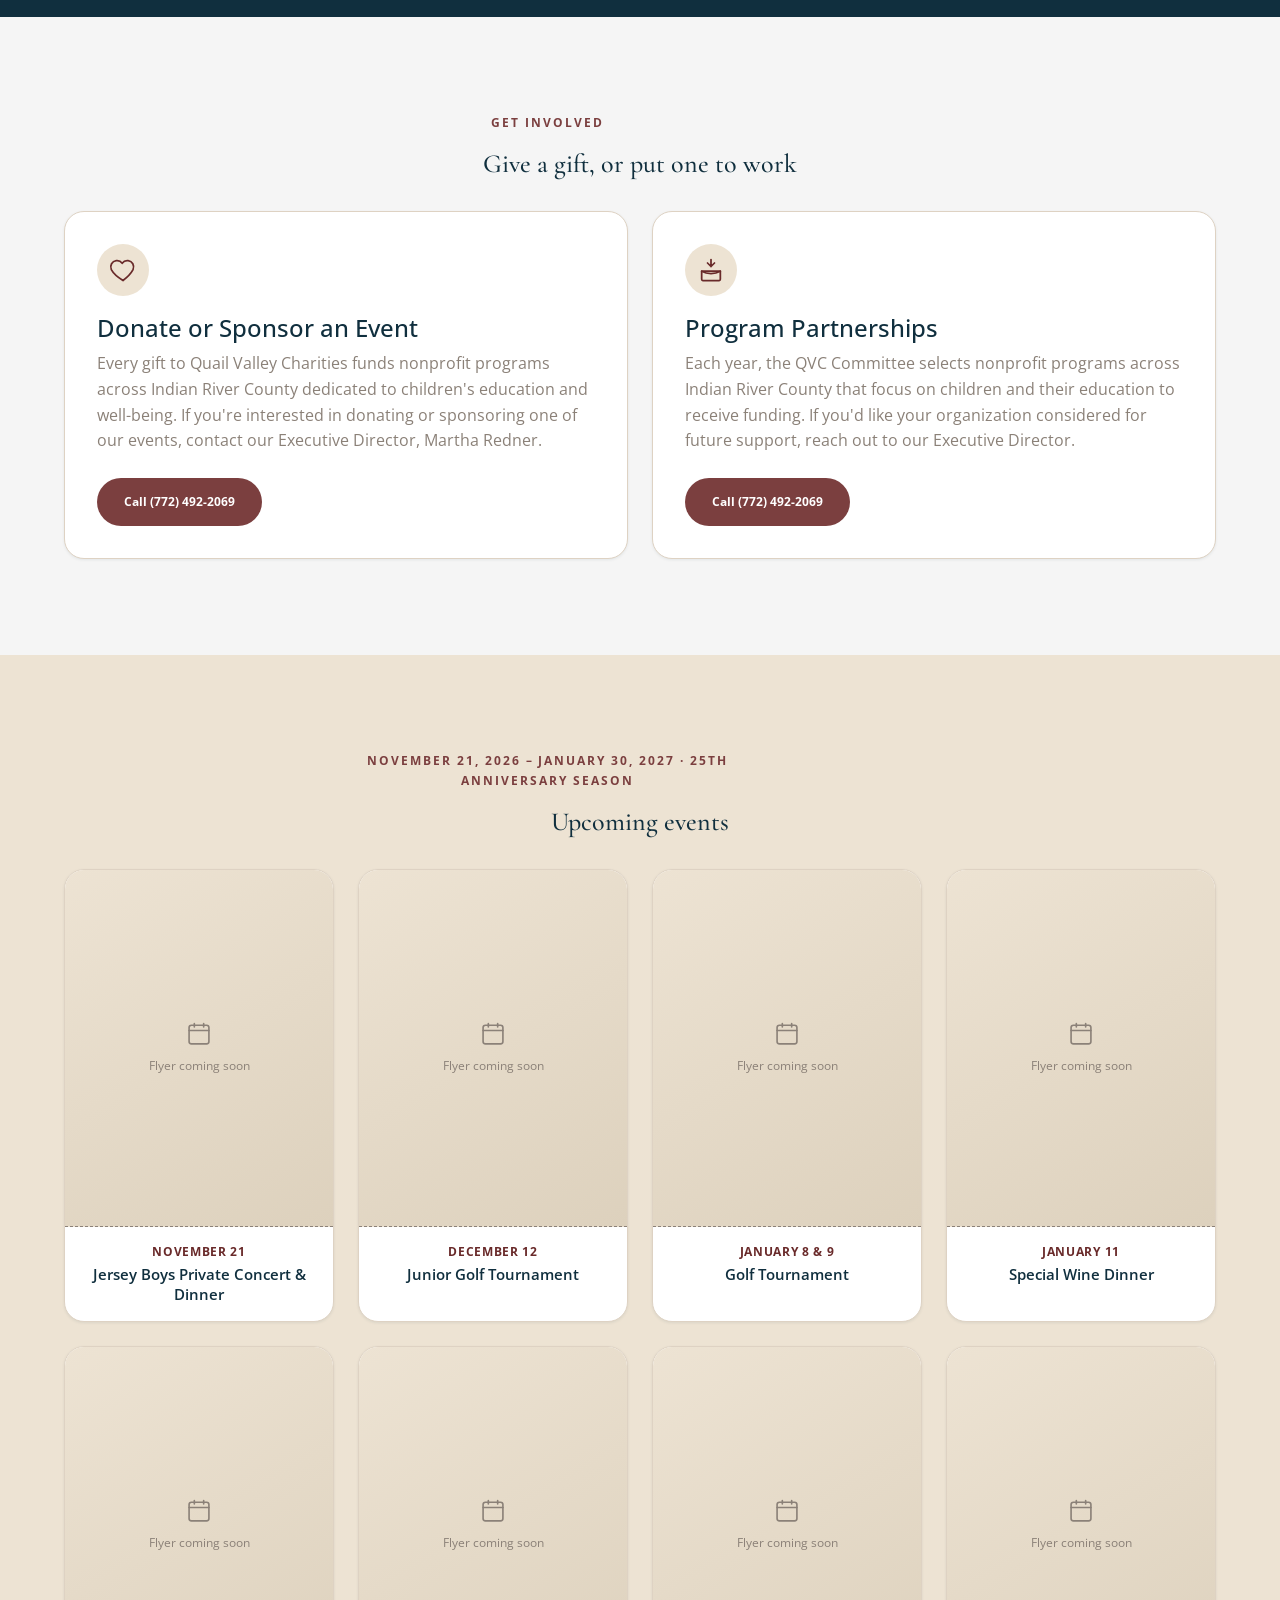
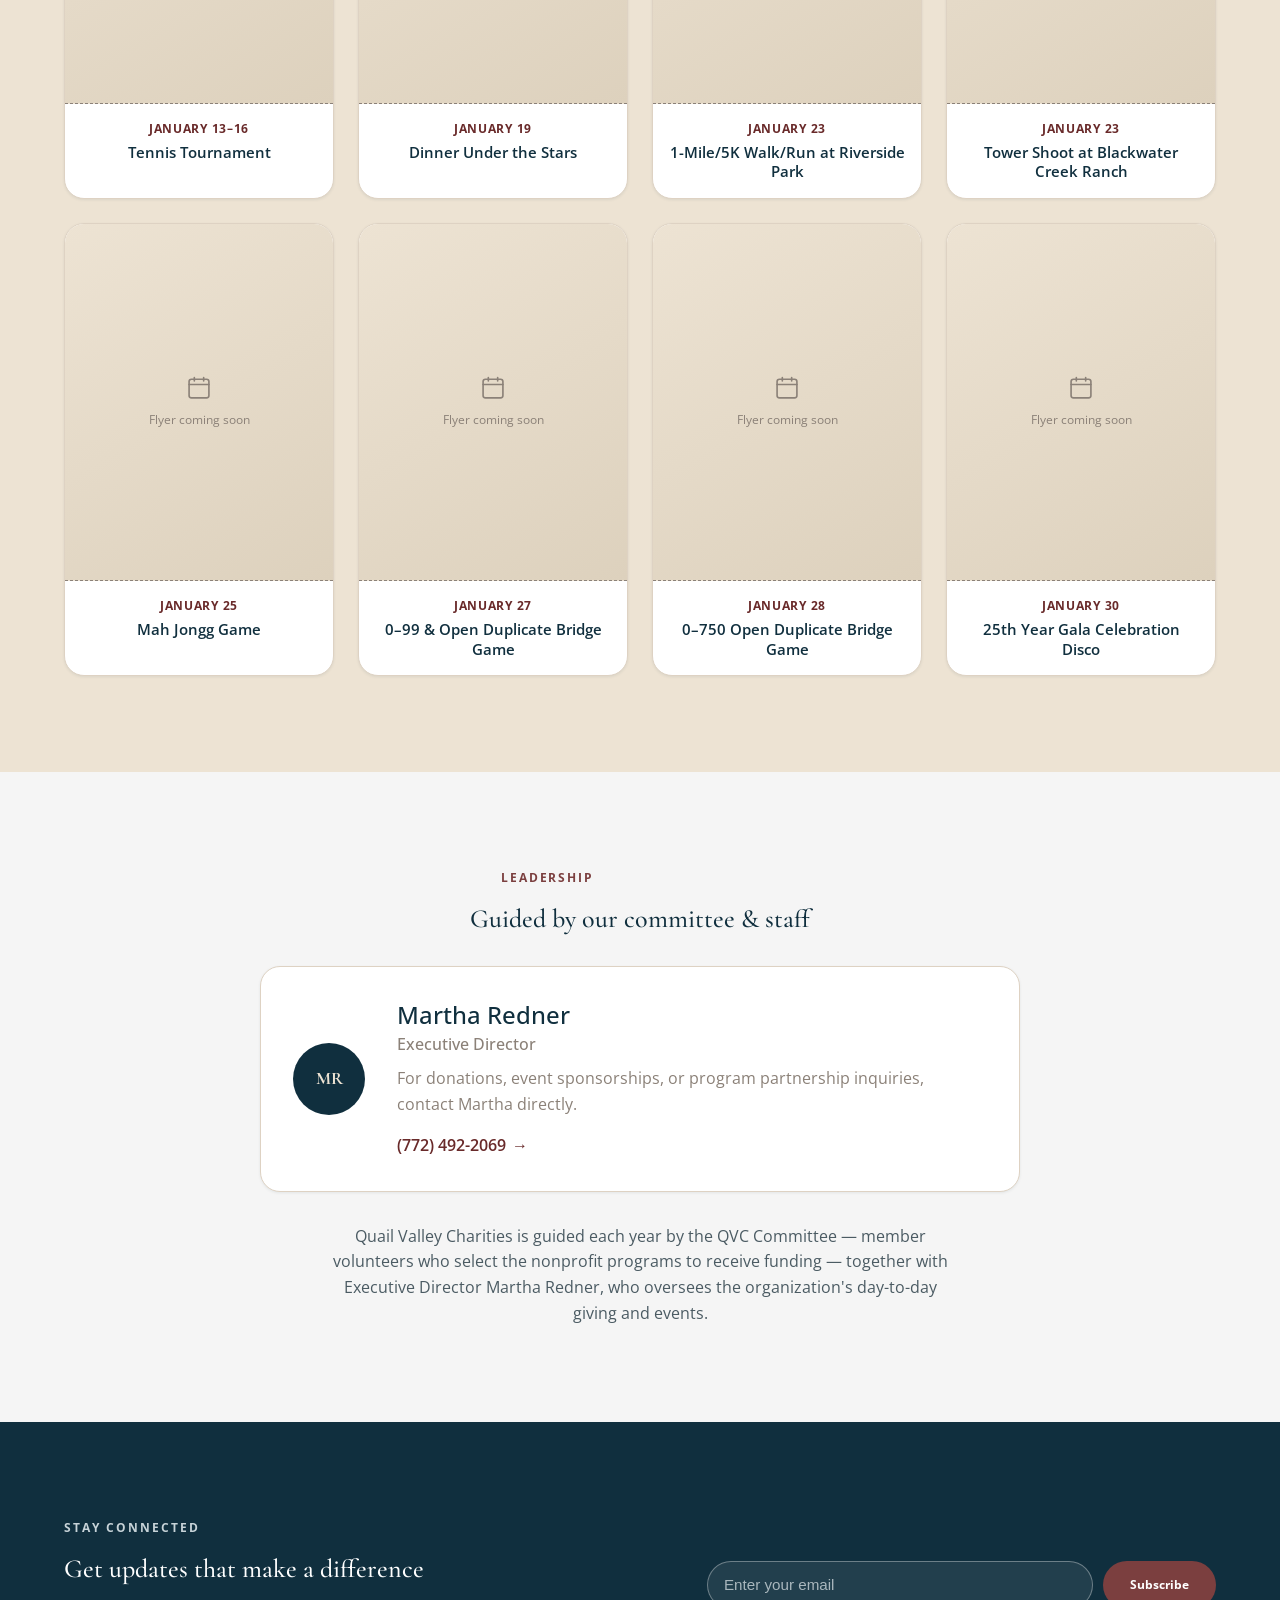
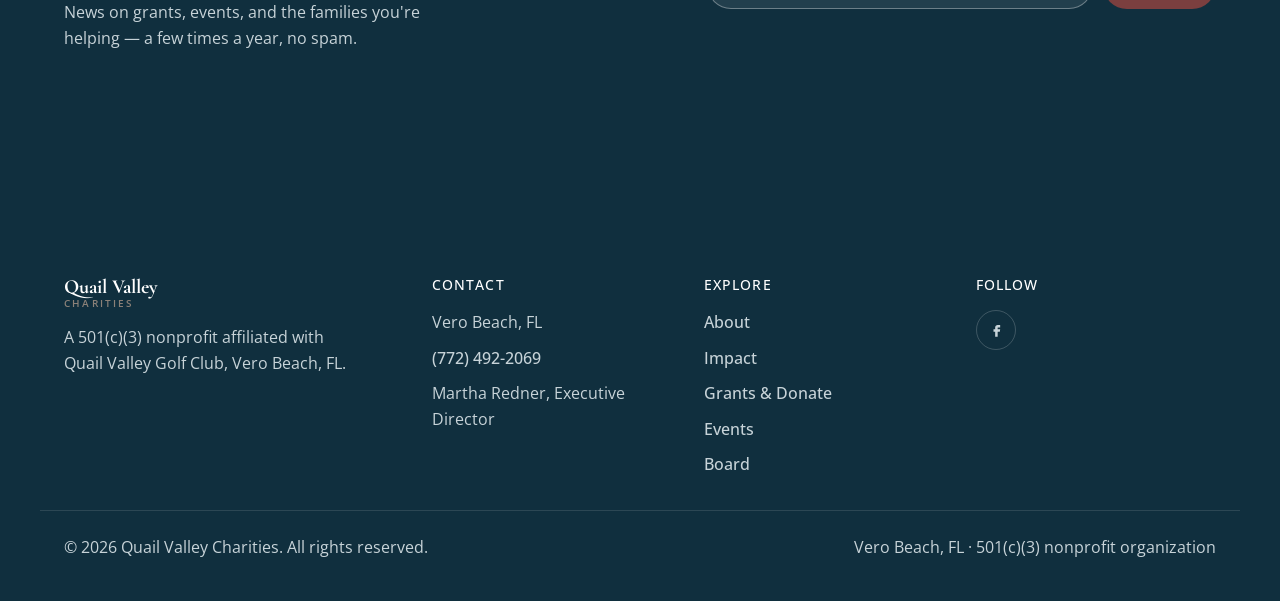
==== commit f2957adb: "Add full 2026-2027 event lineup with per-event dates Replace the placeholder nine-event list with th" ====
--- a/index.html
+++ b/index.html
@@ -161,79 +161,129 @@
   <section class="section section-tint" id="events">
     <div class="wrap">
       <div class="section-head center">
-        <p class="eyebrow">January 8&ndash;30, 2027 &middot; 25th Anniversary Season</p>
+        <p class="eyebrow">November 21, 2026 &ndash; January 30, 2027 &middot; 25th Anniversary Season</p>
         <h2>Upcoming events</h2>
       </div>
       <div class="event-grid">
         <article class="event-card">
+          <div class="event-card__media" role="img" aria-label="Flyer placeholder: Jersey Boys Private Concert &amp; Dinner">
+            <svg viewBox="0 0 24 24" width="28" height="28" aria-hidden="true"><rect x="3.5" y="4.5" width="17" height="16" rx="2" fill="none" stroke="currentColor" stroke-width="1.4"/><path d="M3.5 9h17M8 3v3M16 3v3" stroke="currentColor" stroke-width="1.4" stroke-linecap="round"/></svg>
+            <span>Flyer coming soon</span>
+          </div>
+          <div class="event-card__body">
+            <p class="event-card__date">November 21</p>
+            <h3 class="event-card__name">Jersey Boys Private Concert &amp; Dinner</h3>
+          </div>
+        </article>
+        <article class="event-card">
           <div class="event-card__media" role="img" aria-label="Flyer placeholder: Junior Golf Tournament">
             <svg viewBox="0 0 24 24" width="28" height="28" aria-hidden="true"><rect x="3.5" y="4.5" width="17" height="16" rx="2" fill="none" stroke="currentColor" stroke-width="1.4"/><path d="M3.5 9h17M8 3v3M16 3v3" stroke="currentColor" stroke-width="1.4" stroke-linecap="round"/></svg>
             <span>Flyer coming soon</span>
           </div>
-          <h3 class="event-card__name">Junior Golf Tournament</h3>
+          <div class="event-card__body">
+            <p class="event-card__date">December 12</p>
+            <h3 class="event-card__name">Junior Golf Tournament</h3>
+          </div>
         </article>
         <article class="event-card">
           <div class="event-card__media" role="img" aria-label="Flyer placeholder: Golf Tournament">
             <svg viewBox="0 0 24 24" width="28" height="28" aria-hidden="true"><rect x="3.5" y="4.5" width="17" height="16" rx="2" fill="none" stroke="currentColor" stroke-width="1.4"/><path d="M3.5 9h17M8 3v3M16 3v3" stroke="currentColor" stroke-width="1.4" stroke-linecap="round"/></svg>
             <span>Flyer coming soon</span>
           </div>
-          <h3 class="event-card__name">Golf Tournament</h3>
+          <div class="event-card__body">
+            <p class="event-card__date">January 8 &amp; 9</p>
+            <h3 class="event-card__name">Golf Tournament</h3>
+          </div>
+        </article>
+        <article class="event-card">
+          <div class="event-card__media" role="img" aria-label="Flyer placeholder: Special Wine Dinner">
+            <svg viewBox="0 0 24 24" width="28" height="28" aria-hidden="true"><rect x="3.5" y="4.5" width="17" height="16" rx="2" fill="none" stroke="currentColor" stroke-width="1.4"/><path d="M3.5 9h17M8 3v3M16 3v3" stroke="currentColor" stroke-width="1.4" stroke-linecap="round"/></svg>
+            <span>Flyer coming soon</span>
+          </div>
+          <div class="event-card__body">
+            <p class="event-card__date">January 11</p>
+            <h3 class="event-card__name">Special Wine Dinner</h3>
+          </div>
         </article>
         <article class="event-card">
           <div class="event-card__media" role="img" aria-label="Flyer placeholder: Tennis Tournament">
             <svg viewBox="0 0 24 24" width="28" height="28" aria-hidden="true"><rect x="3.5" y="4.5" width="17" height="16" rx="2" fill="none" stroke="currentColor" stroke-width="1.4"/><path d="M3.5 9h17M8 3v3M16 3v3" stroke="currentColor" stroke-width="1.4" stroke-linecap="round"/></svg>
             <span>Flyer coming soon</span>
           </div>
-          <h3 class="event-card__name">Tennis Tournament</h3>
+          <div class="event-card__body">
+            <p class="event-card__date">January 13&ndash;16</p>
+            <h3 class="event-card__name">Tennis Tournament</h3>
+          </div>
+        </article>
+        <article class="event-card">
+          <div class="event-card__media" role="img" aria-label="Flyer placeholder: Dinner Under the Stars">
+            <svg viewBox="0 0 24 24" width="28" height="28" aria-hidden="true"><rect x="3.5" y="4.5" width="17" height="16" rx="2" fill="none" stroke="currentColor" stroke-width="1.4"/><path d="M3.5 9h17M8 3v3M16 3v3" stroke="currentColor" stroke-width="1.4" stroke-linecap="round"/></svg>
+            <span>Flyer coming soon</span>
+          </div>
+          <div class="event-card__body">
+            <p class="event-card__date">January 19</p>
+            <h3 class="event-card__name">Dinner Under the Stars</h3>
+          </div>
+        </article>
+        <article class="event-card">
+          <div class="event-card__media" role="img" aria-label="Flyer placeholder: 1-Mile/5K Walk/Run at Riverside Park">
+            <svg viewBox="0 0 24 24" width="28" height="28" aria-hidden="true"><rect x="3.5" y="4.5" width="17" height="16" rx="2" fill="none" stroke="currentColor" stroke-width="1.4"/><path d="M3.5 9h17M8 3v3M16 3v3" stroke="currentColor" stroke-width="1.4" stroke-linecap="round"/></svg>
+            <span>Flyer coming soon</span>
+          </div>
+          <div class="event-card__body">
+            <p class="event-card__date">January 23</p>
+            <h3 class="event-card__name">1-Mile/5K Walk/Run at Riverside Park</h3>
+          </div>
+        </article>
+        <article class="event-card">
+          <div class="event-card__media" role="img" aria-label="Flyer placeholder: Tower Shoot at Blackwater Creek Ranch">
+            <svg viewBox="0 0 24 24" width="28" height="28" aria-hidden="true"><rect x="3.5" y="4.5" width="17" height="16" rx="2" fill="none" stroke="currentColor" stroke-width="1.4"/><path d="M3.5 9h17M8 3v3M16 3v3" stroke="currentColor" stroke-width="1.4" stroke-linecap="round"/></svg>
+            <span>Flyer coming soon</span>
+          </div>
+          <div class="event-card__body">
+            <p class="event-card__date">January 23</p>
+            <h3 class="event-card__name">Tower Shoot at Blackwater Creek Ranch</h3>
+          </div>
         </article>
         <article class="event-card">
           <div class="event-card__media" role="img" aria-label="Flyer placeholder: Mah Jongg Game">
             <svg viewBox="0 0 24 24" width="28" height="28" aria-hidden="true"><rect x="3.5" y="4.5" width="17" height="16" rx="2" fill="none" stroke="currentColor" stroke-width="1.4"/><path d="M3.5 9h17M8 3v3M16 3v3" stroke="currentColor" stroke-width="1.4" stroke-linecap="round"/></svg>
             <span>Flyer coming soon</span>
           </div>
-          <h3 class="event-card__name">Mah Jongg Game</h3>
-        </article>
-        <article class="event-card">
-          <div class="event-card__media" role="img" aria-label="Flyer placeholder: Dinner Under the Stars">
-            <svg viewBox="0 0 24 24" width="28" height="28" aria-hidden="true"><rect x="3.5" y="4.5" width="17" height="16" rx="2" fill="none" stroke="currentColor" stroke-width="1.4"/><path d="M3.5 9h17M8 3v3M16 3v3" stroke="currentColor" stroke-width="1.4" stroke-linecap="round"/></svg>
-            <span>Flyer coming soon</span>
-          </div>
-          <h3 class="event-card__name">Dinner Under the Stars</h3>
-        </article>
-        <article class="event-card">
-          <div class="event-card__media" role="img" aria-label="Flyer placeholder: Tower Shoot at Blackwater Creek Ranch">
-            <svg viewBox="0 0 24 24" width="28" height="28" aria-hidden="true"><rect x="3.5" y="4.5" width="17" height="16" rx="2" fill="none" stroke="currentColor" stroke-width="1.4"/><path d="M3.5 9h17M8 3v3M16 3v3" stroke="currentColor" stroke-width="1.4" stroke-linecap="round"/></svg>
-            <span>Flyer coming soon</span>
-          </div>
-          <h3 class="event-card__name">Tower Shoot at Blackwater Creek Ranch</h3>
-        </article>
-        <article class="event-card">
-          <div class="event-card__media" role="img" aria-label="Flyer placeholder: 0&ndash;99 and Open Duplicate Bridge Games">
-            <svg viewBox="0 0 24 24" width="28" height="28" aria-hidden="true"><rect x="3.5" y="4.5" width="17" height="16" rx="2" fill="none" stroke="currentColor" stroke-width="1.4"/><path d="M3.5 9h17M8 3v3M16 3v3" stroke="currentColor" stroke-width="1.4" stroke-linecap="round"/></svg>
-            <span>Flyer coming soon</span>
-          </div>
-          <h3 class="event-card__name">0&ndash;99 &amp; Open Duplicate Bridge Games</h3>
-        </article>
-        <article class="event-card">
-          <div class="event-card__media" role="img" aria-label="Flyer placeholder: 0&ndash;750 Duplicate Bridge Game">
-            <svg viewBox="0 0 24 24" width="28" height="28" aria-hidden="true"><rect x="3.5" y="4.5" width="17" height="16" rx="2" fill="none" stroke="currentColor" stroke-width="1.4"/><path d="M3.5 9h17M8 3v3M16 3v3" stroke="currentColor" stroke-width="1.4" stroke-linecap="round"/></svg>
-            <span>Flyer coming soon</span>
-          </div>
-          <h3 class="event-card__name">0&ndash;750 Duplicate Bridge Game</h3>
-        </article>
-        <article class="event-card">
-          <div class="event-card__media" role="img" aria-label="Flyer placeholder: 1 Mile and 5K Walk/Run with Kids' Fun Zone">
-            <svg viewBox="0 0 24 24" width="28" height="28" aria-hidden="true"><rect x="3.5" y="4.5" width="17" height="16" rx="2" fill="none" stroke="currentColor" stroke-width="1.4"/><path d="M3.5 9h17M8 3v3M16 3v3" stroke="currentColor" stroke-width="1.4" stroke-linecap="round"/></svg>
-            <span>Flyer coming soon</span>
-          </div>
-          <h3 class="event-card__name">1 Mile &amp; 5K Walk/Run with Kids' Fun Zone</h3>
-        </article>
-        <article class="event-card">
-          <div class="event-card__media" role="img" aria-label="Flyer placeholder: Sunday Brunch and Cheers">
-            <svg viewBox="0 0 24 24" width="28" height="28" aria-hidden="true"><rect x="3.5" y="4.5" width="17" height="16" rx="2" fill="none" stroke="currentColor" stroke-width="1.4"/><path d="M3.5 9h17M8 3v3M16 3v3" stroke="currentColor" stroke-width="1.4" stroke-linecap="round"/></svg>
-            <span>Flyer coming soon</span>
-          </div>
-          <h3 class="event-card__name">Sunday Brunch &amp; Cheers!</h3>
+          <div class="event-card__body">
+            <p class="event-card__date">January 25</p>
+            <h3 class="event-card__name">Mah Jongg Game</h3>
+          </div>
+        </article>
+        <article class="event-card">
+          <div class="event-card__media" role="img" aria-label="Flyer placeholder: 0&ndash;99 and Open Duplicate Bridge Game">
+            <svg viewBox="0 0 24 24" width="28" height="28" aria-hidden="true"><rect x="3.5" y="4.5" width="17" height="16" rx="2" fill="none" stroke="currentColor" stroke-width="1.4"/><path d="M3.5 9h17M8 3v3M16 3v3" stroke="currentColor" stroke-width="1.4" stroke-linecap="round"/></svg>
+            <span>Flyer coming soon</span>
+          </div>
+          <div class="event-card__body">
+            <p class="event-card__date">January 27</p>
+            <h3 class="event-card__name">0&ndash;99 &amp; Open Duplicate Bridge Game</h3>
+          </div>
+        </article>
+        <article class="event-card">
+          <div class="event-card__media" role="img" aria-label="Flyer placeholder: 0&ndash;750 Open Duplicate Bridge Game">
+            <svg viewBox="0 0 24 24" width="28" height="28" aria-hidden="true"><rect x="3.5" y="4.5" width="17" height="16" rx="2" fill="none" stroke="currentColor" stroke-width="1.4"/><path d="M3.5 9h17M8 3v3M16 3v3" stroke="currentColor" stroke-width="1.4" stroke-linecap="round"/></svg>
+            <span>Flyer coming soon</span>
+          </div>
+          <div class="event-card__body">
+            <p class="event-card__date">January 28</p>
+            <h3 class="event-card__name">0&ndash;750 Open Duplicate Bridge Game</h3>
+          </div>
+        </article>
+        <article class="event-card">
+          <div class="event-card__media" role="img" aria-label="Flyer placeholder: 25th Year Gala Celebration Disco">
+            <svg viewBox="0 0 24 24" width="28" height="28" aria-hidden="true"><rect x="3.5" y="4.5" width="17" height="16" rx="2" fill="none" stroke="currentColor" stroke-width="1.4"/><path d="M3.5 9h17M8 3v3M16 3v3" stroke="currentColor" stroke-width="1.4" stroke-linecap="round"/></svg>
+            <span>Flyer coming soon</span>
+          </div>
+          <div class="event-card__body">
+            <p class="event-card__date">January 30</p>
+            <h3 class="event-card__name">25th Year Gala Celebration Disco</h3>
+          </div>
         </article>
       </div>
     </div>
--- a/css/styles.css
+++ b/css/styles.css
@@ -485,14 +485,24 @@
   object-fit: cover;
 }
 .event-card__media span { font-size: 0.78rem; }
+.event-card__body {
+  padding: var(--space-2) var(--space-2);
+  text-align: center;
+}
+.event-card__date {
+  font-size: 0.72rem;
+  font-weight: 700;
+  text-transform: uppercase;
+  letter-spacing: 0.06em;
+  color: var(--maroon-700);
+  margin: 0 0 4px;
+}
 .event-card__name {
   font-family: var(--font-body);
   font-size: 0.95rem;
   font-weight: 600;
   color: var(--navy-900);
-  padding: var(--space-2) var(--space-2);
   margin: 0;
-  text-align: center;
 }
 
 /* Leadership */
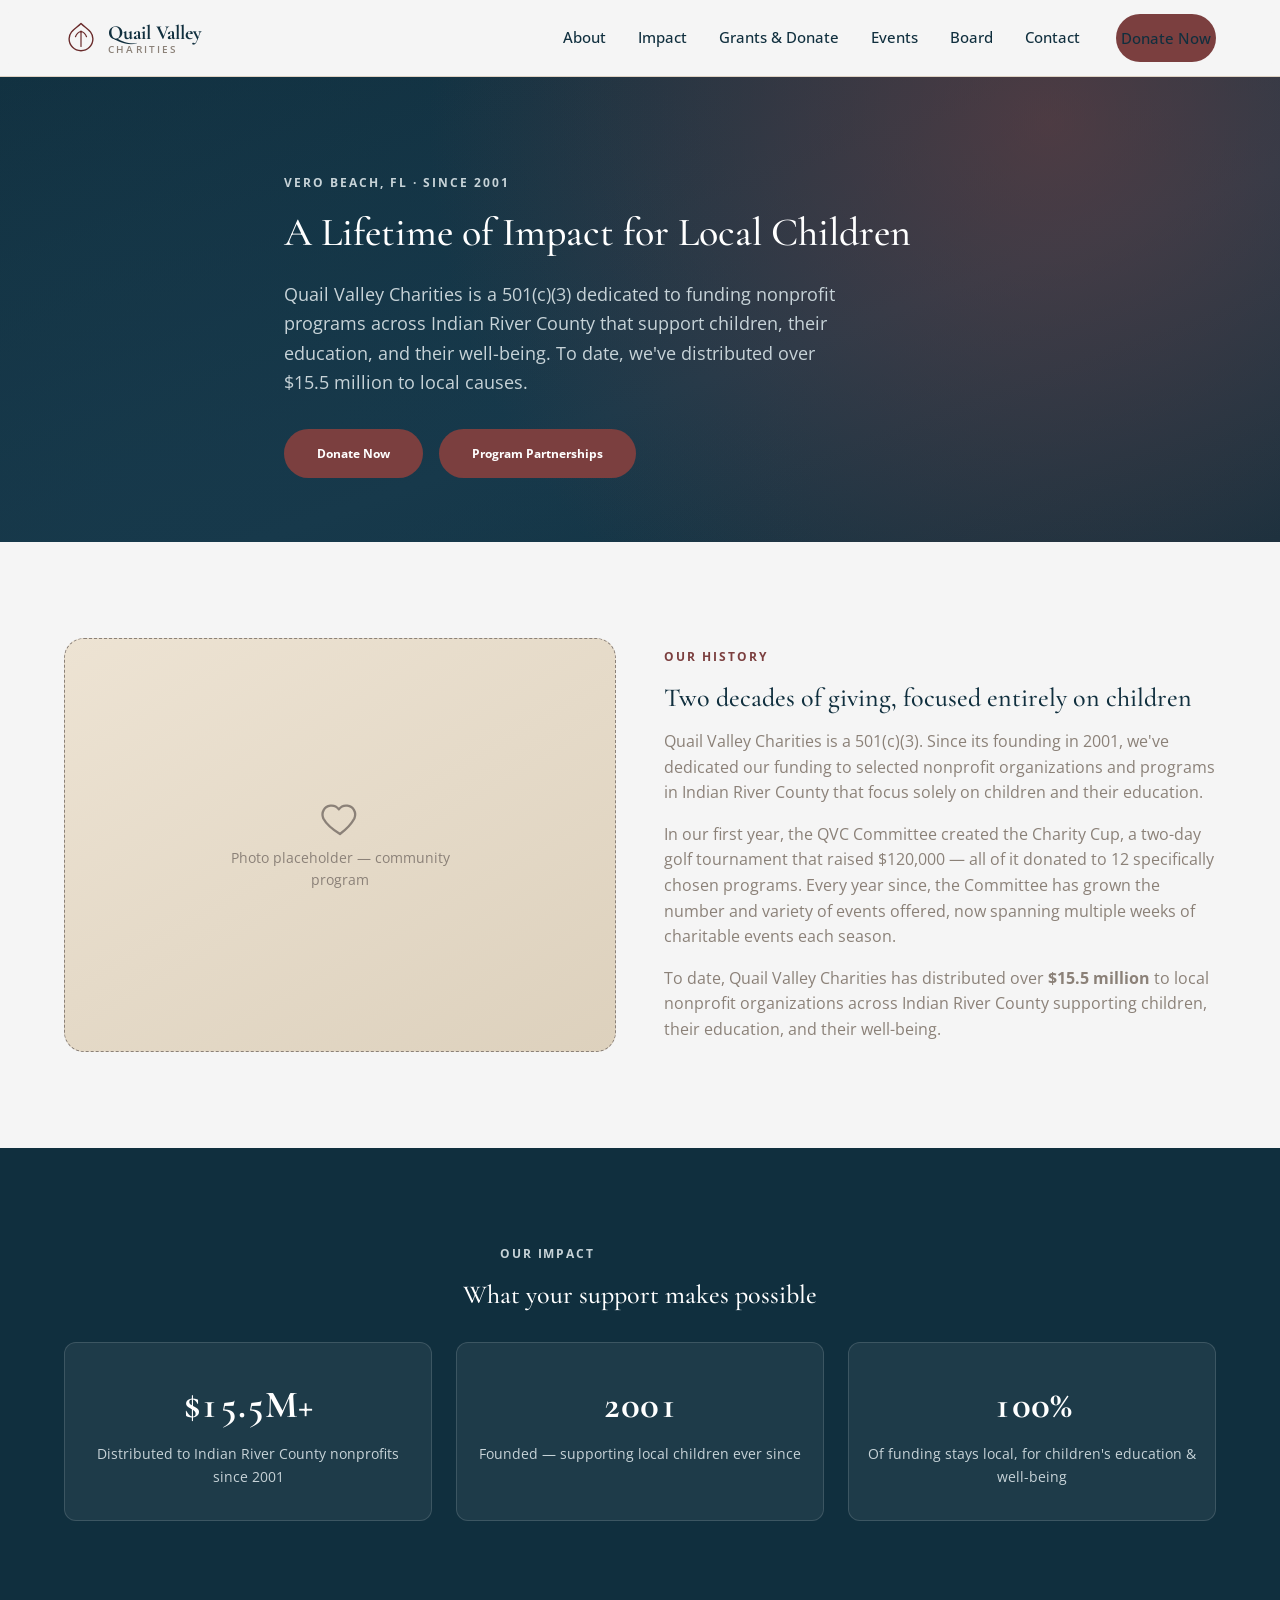
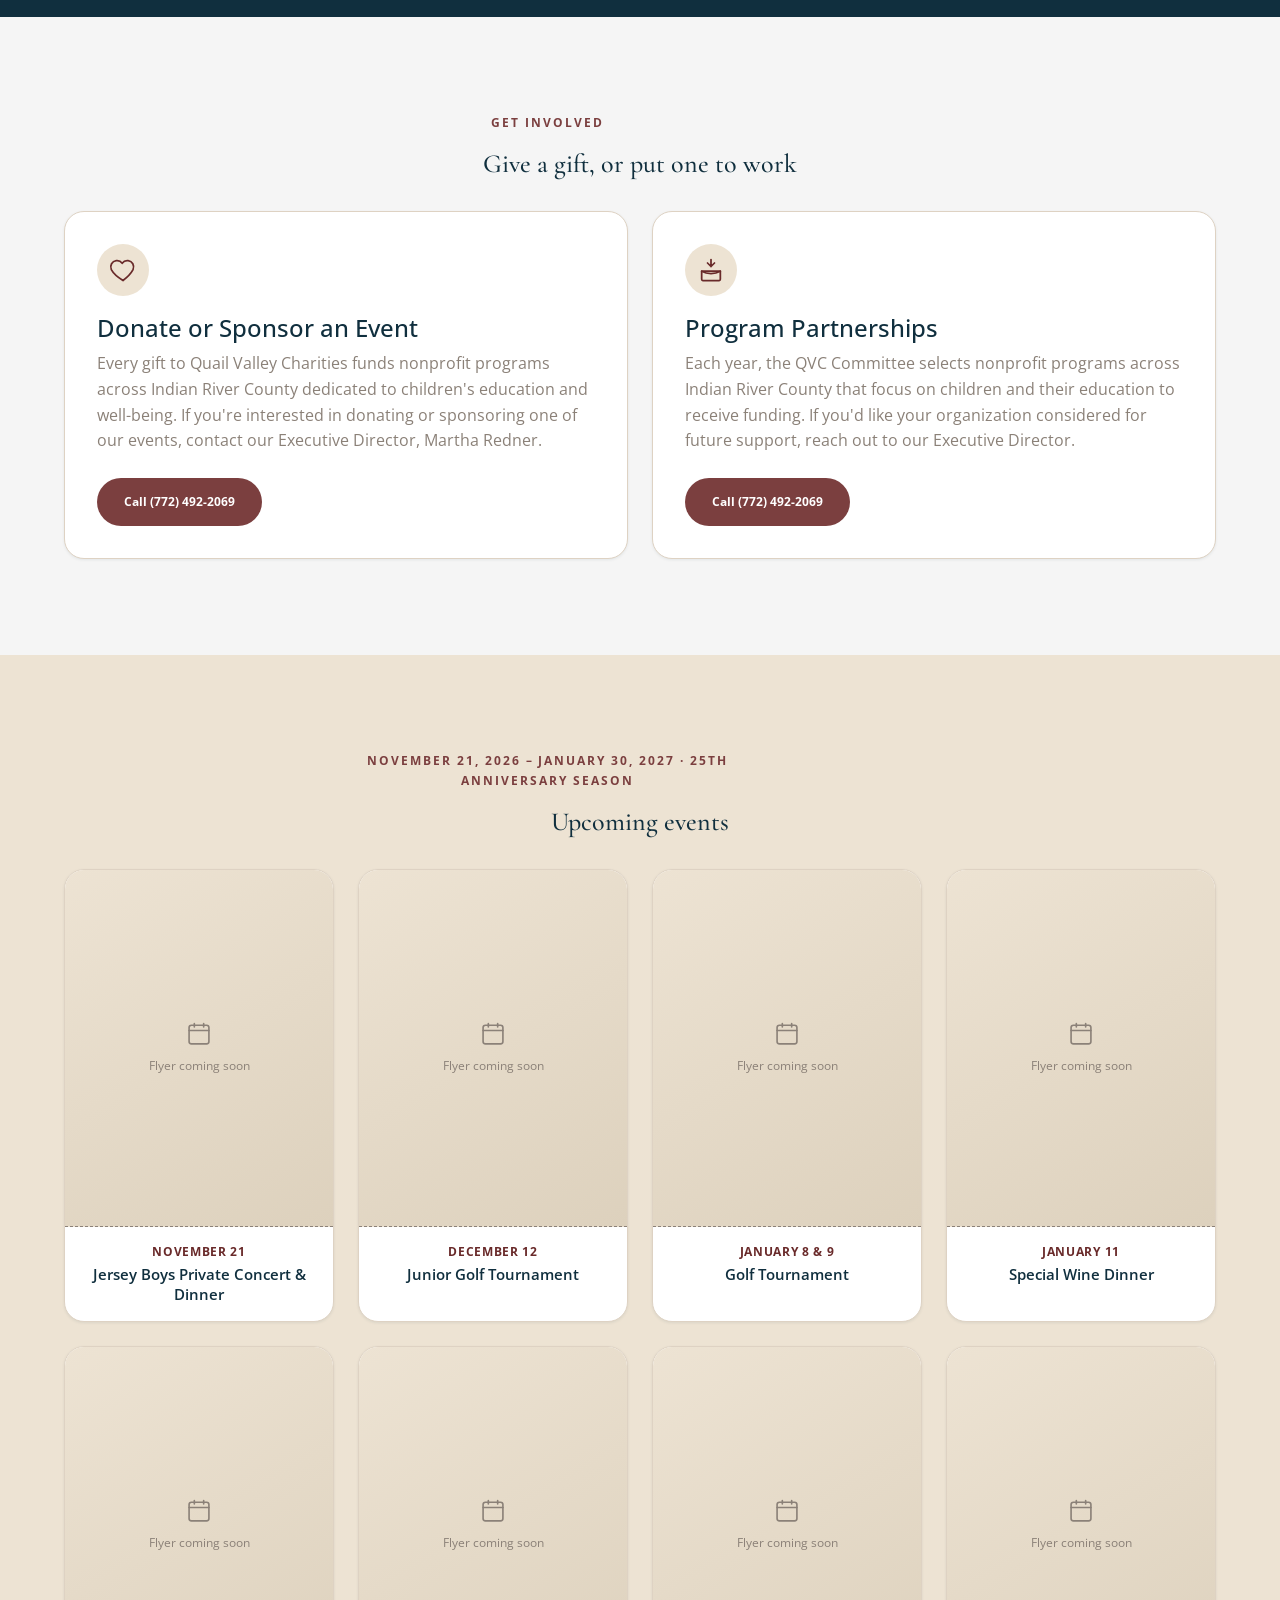
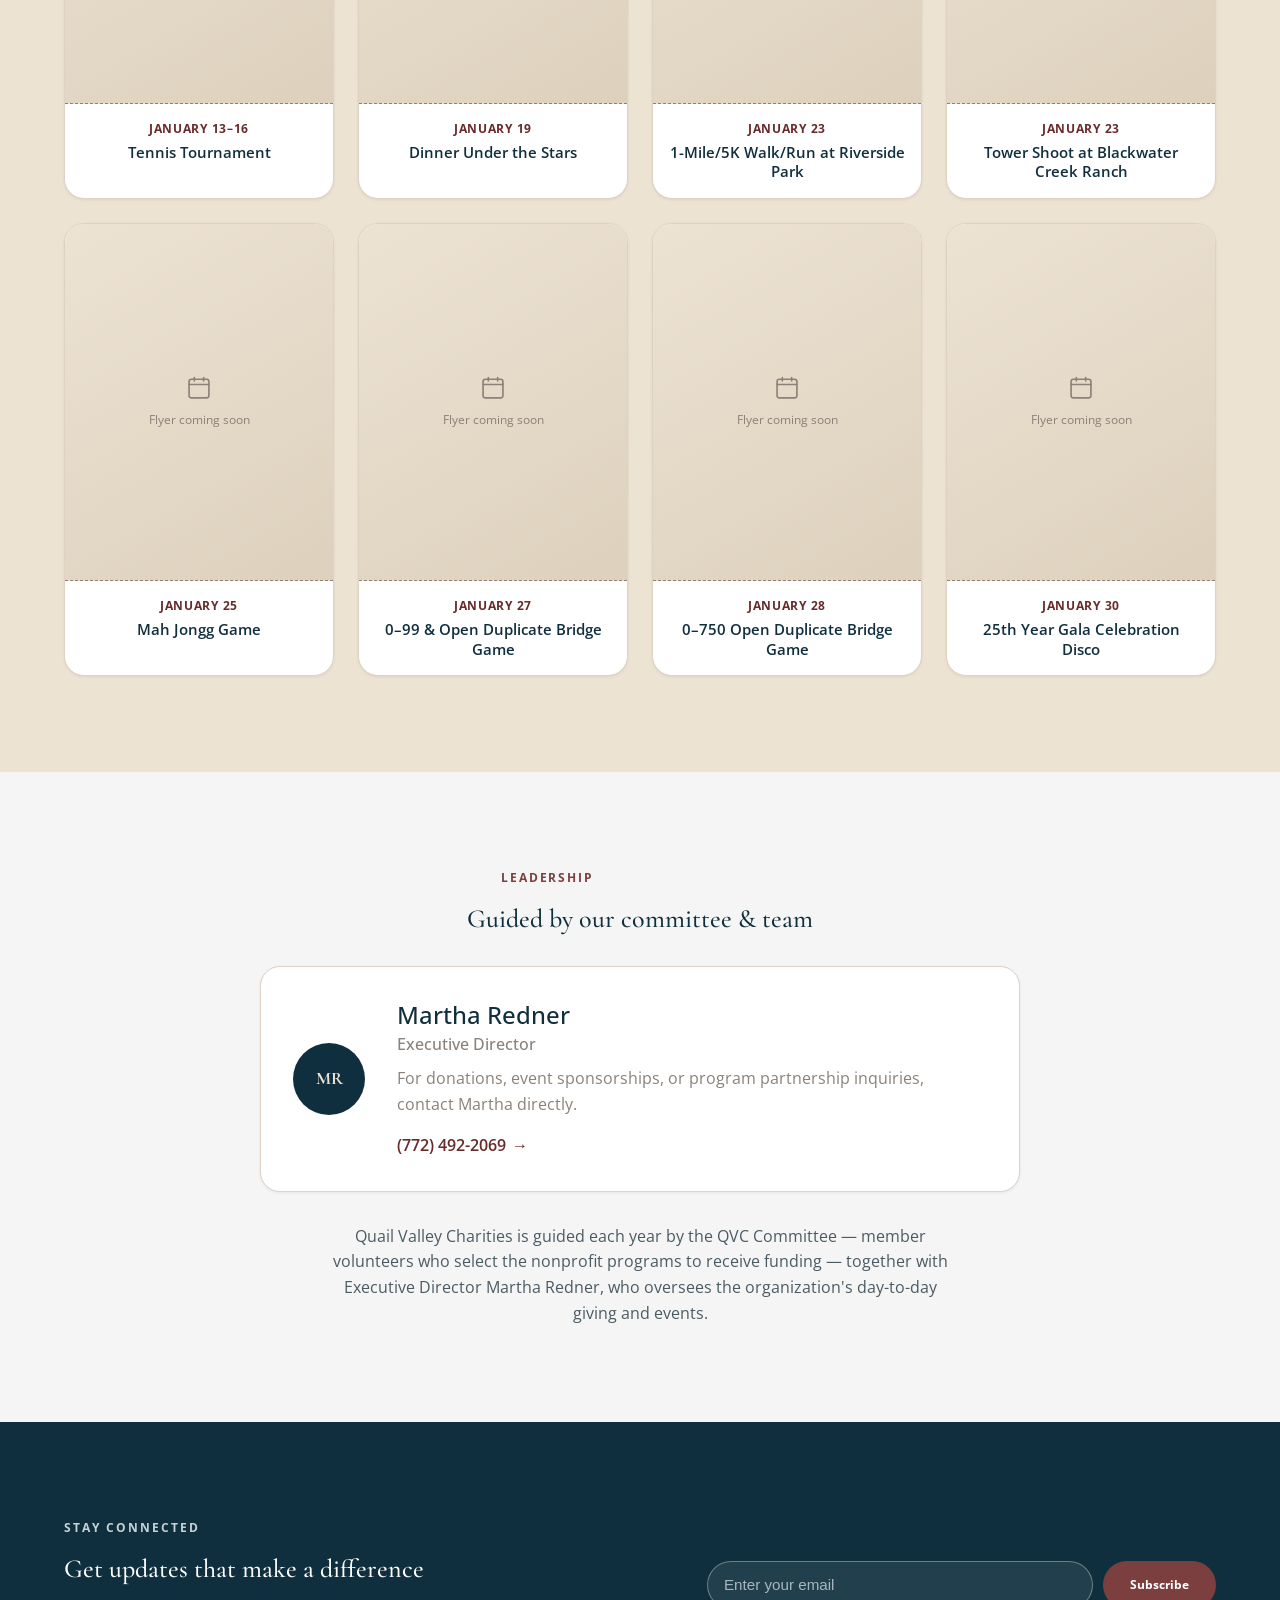
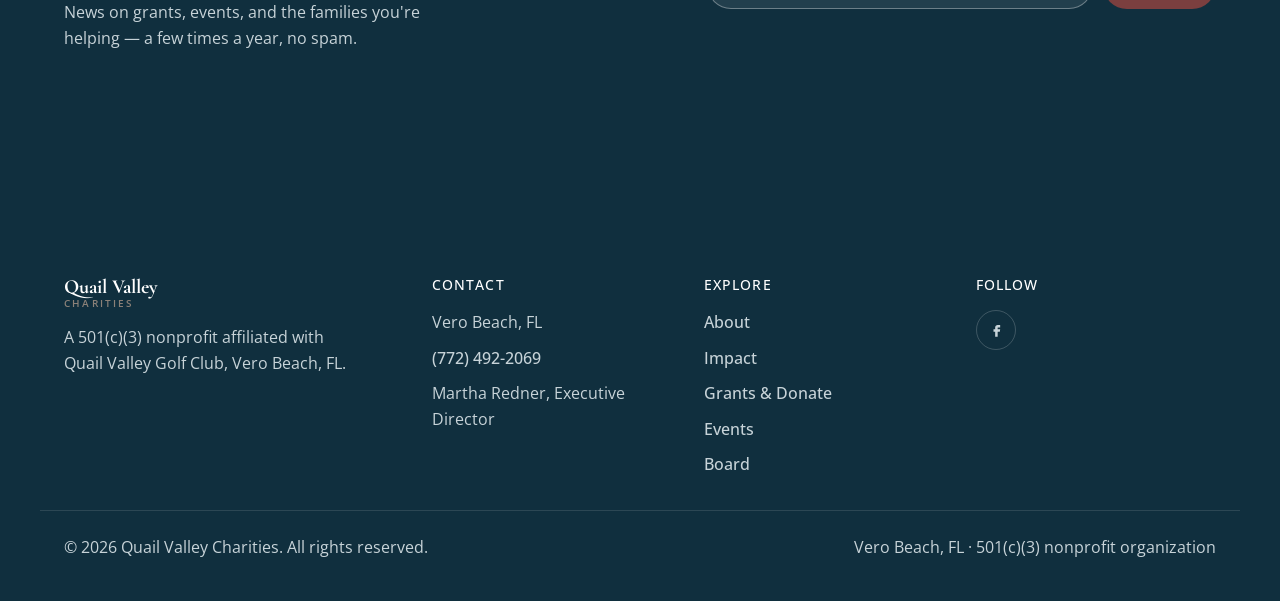
==== commit 5899dd78: "Change leadership heading from "staff" to "team" Co-Authored-By: Claude Sonnet 5 <noreply@anthropic." ====
--- a/index.html
+++ b/index.html
@@ -294,7 +294,7 @@
     <div class="wrap">
       <div class="section-head center">
         <p class="eyebrow">Leadership</p>
-        <h2>Guided by our committee &amp; staff</h2>
+        <h2>Guided by our committee &amp; team</h2>
       </div>
       <div class="leadership">
         <span class="person-avatar" aria-hidden="true">MR</span>
